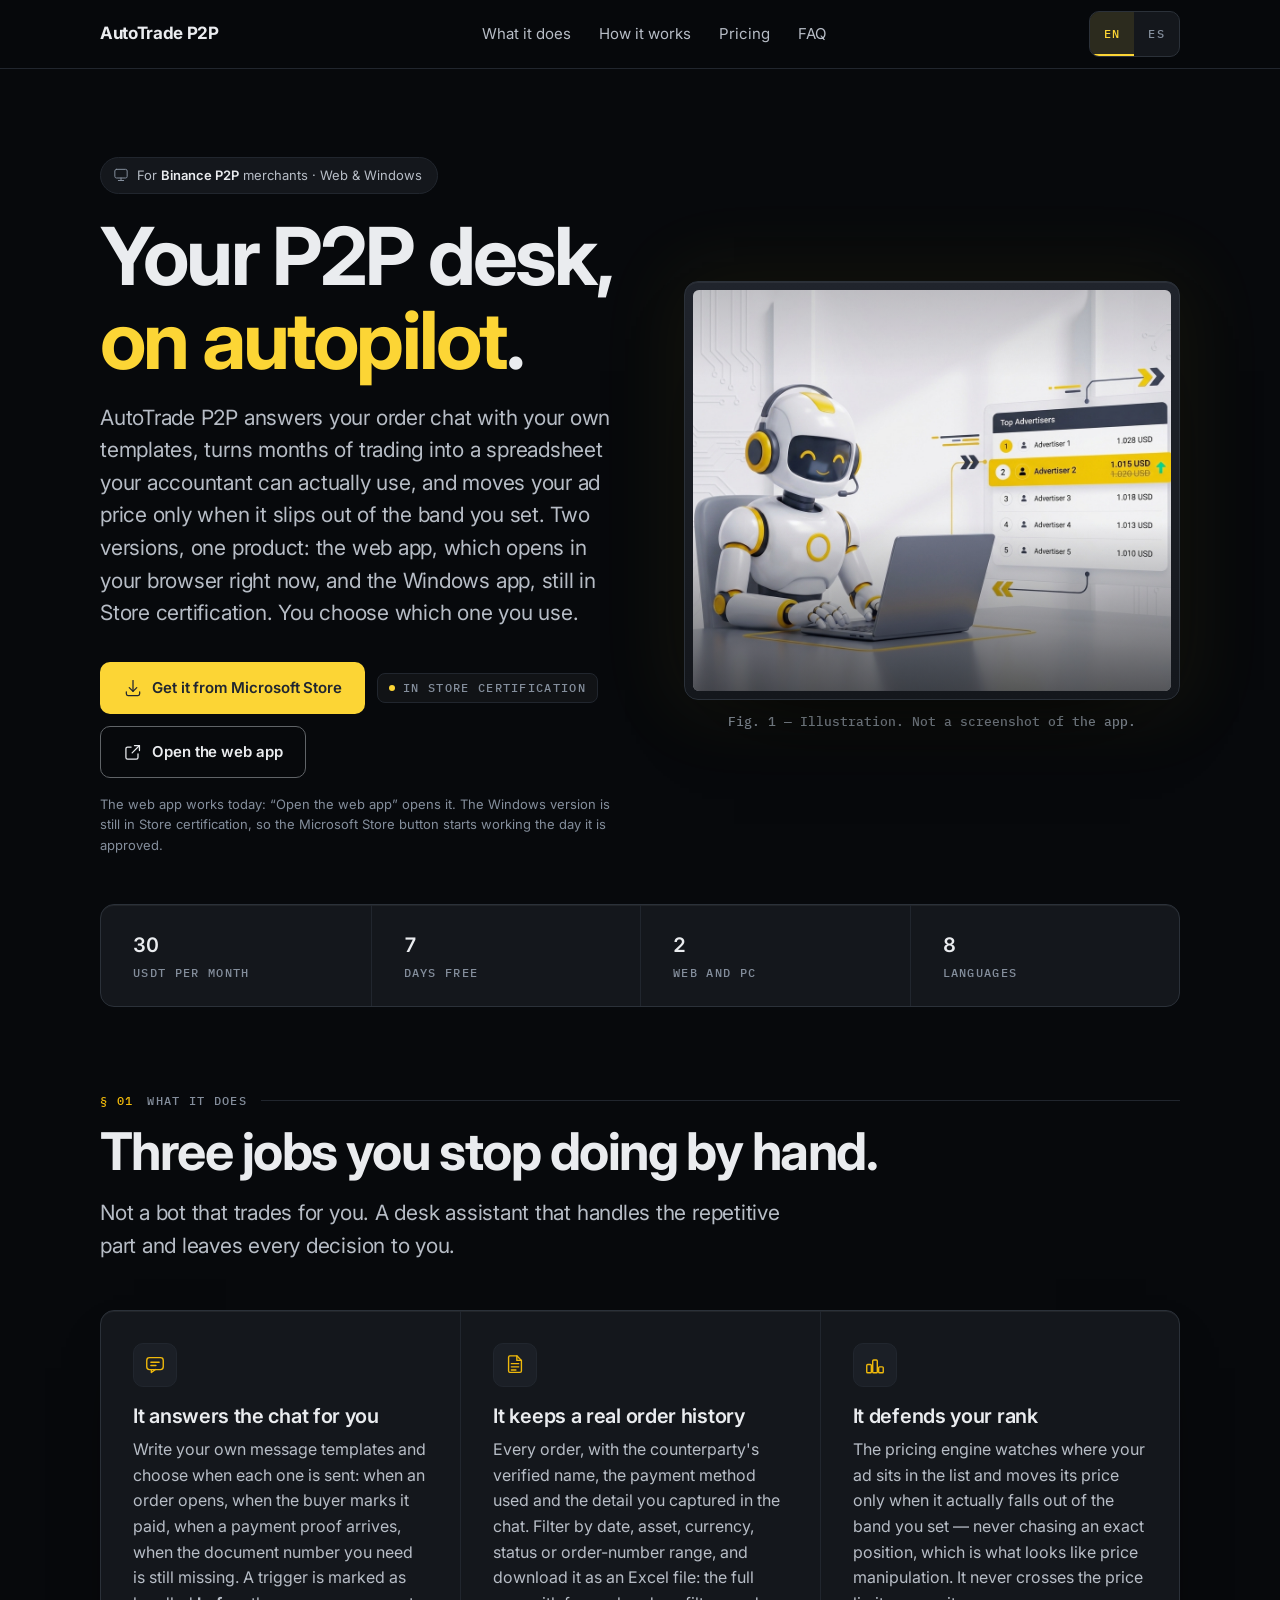
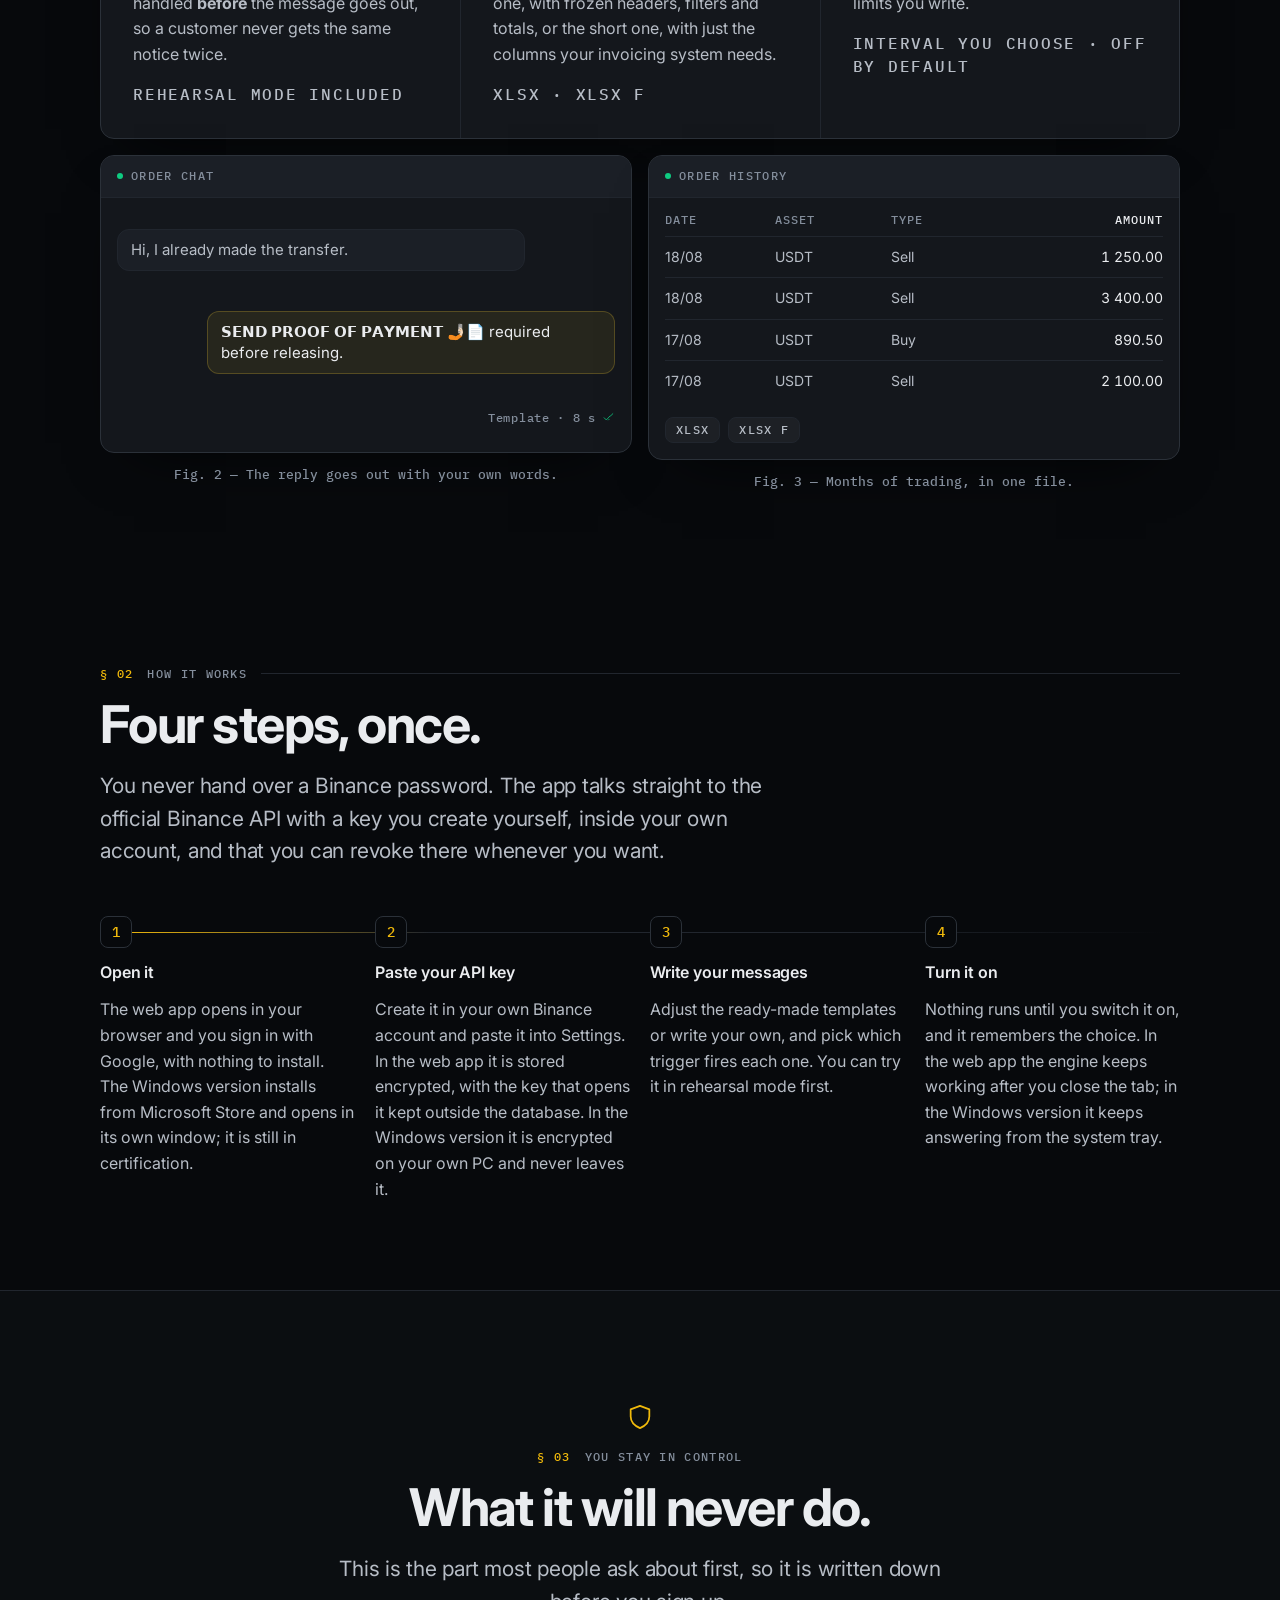
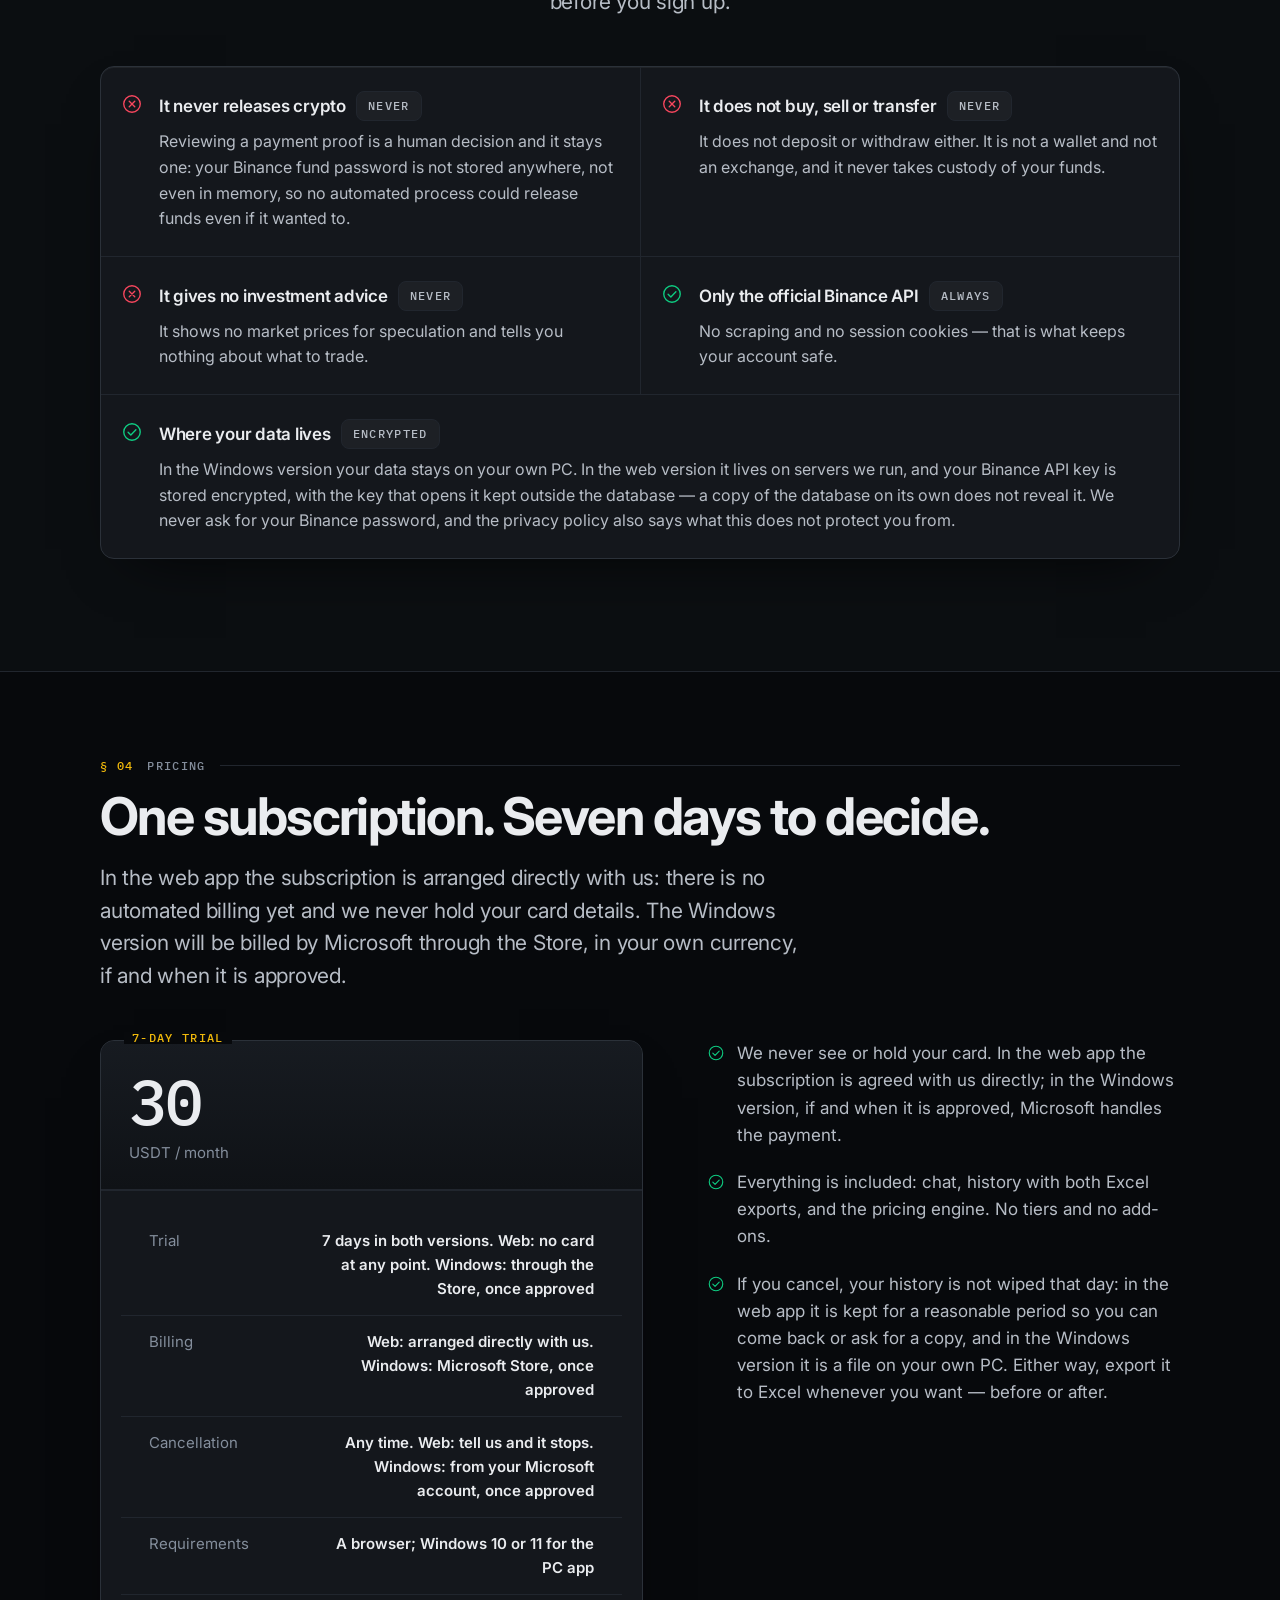
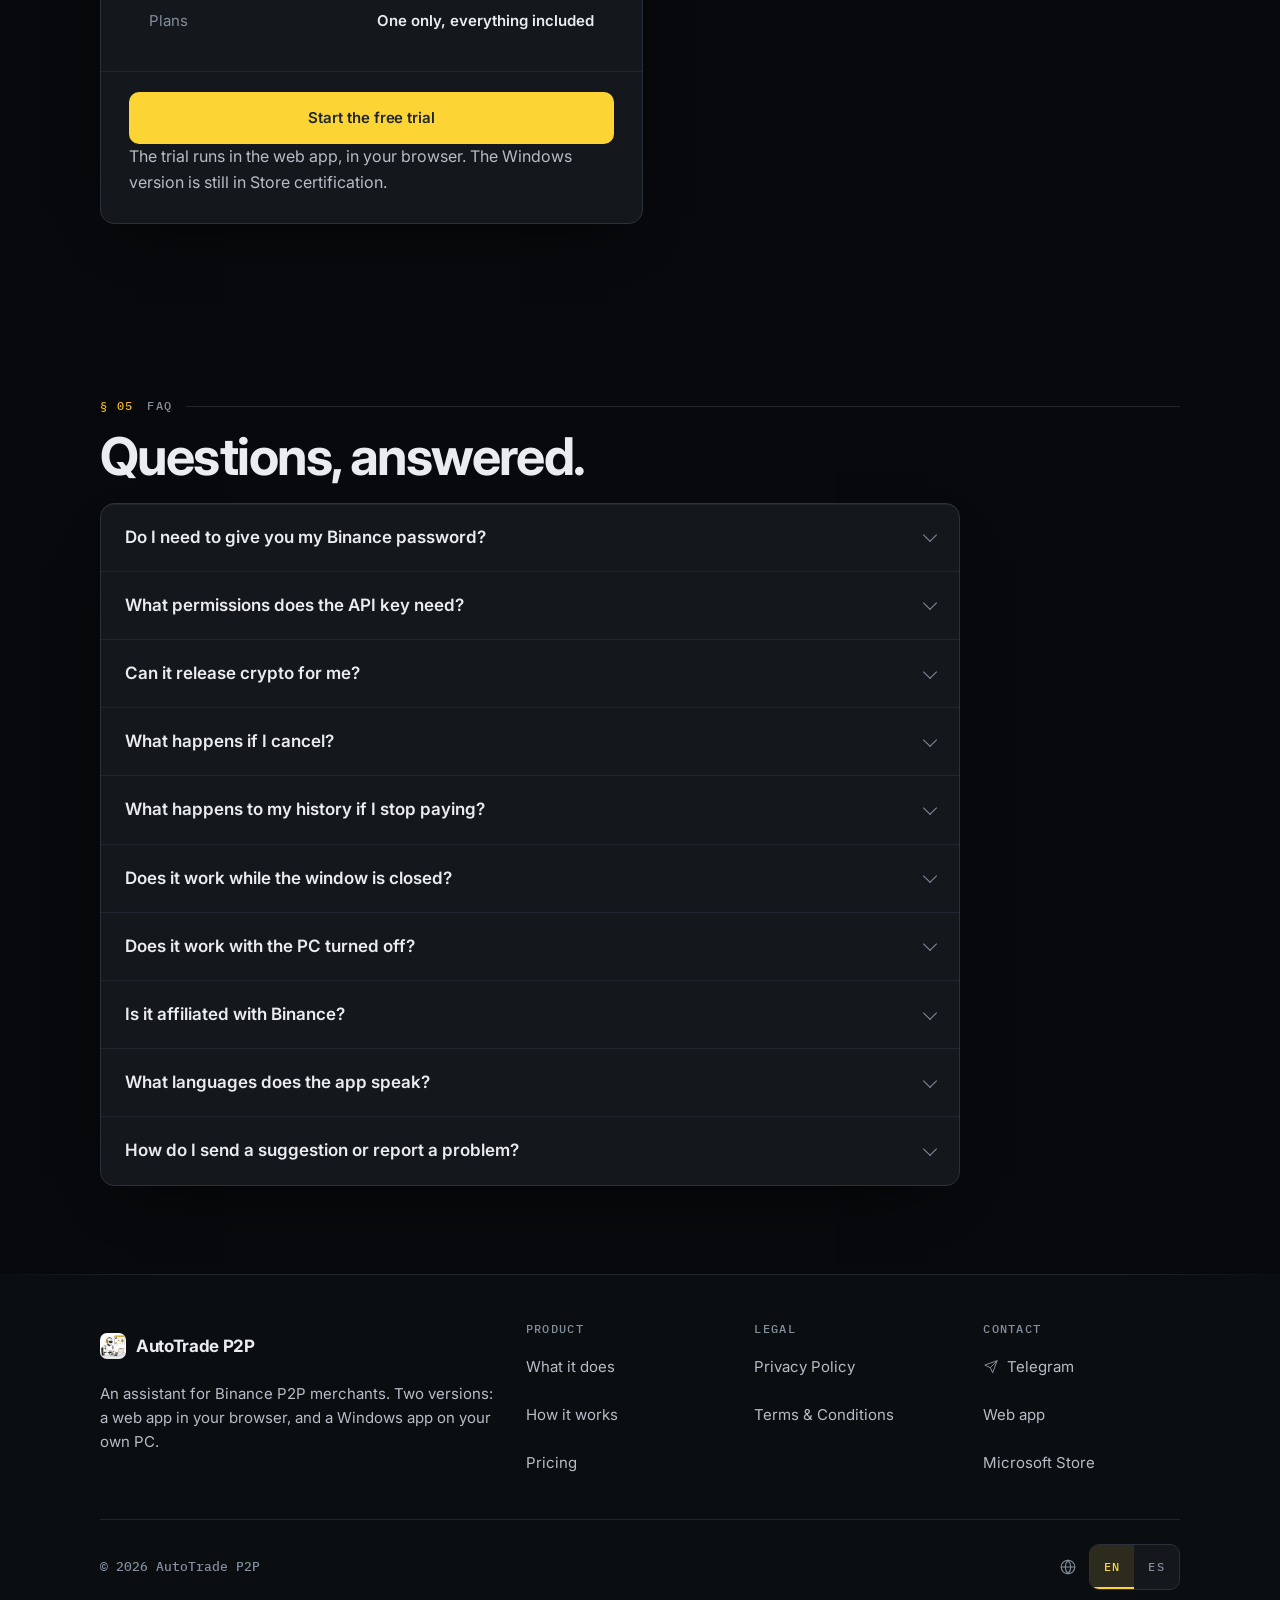
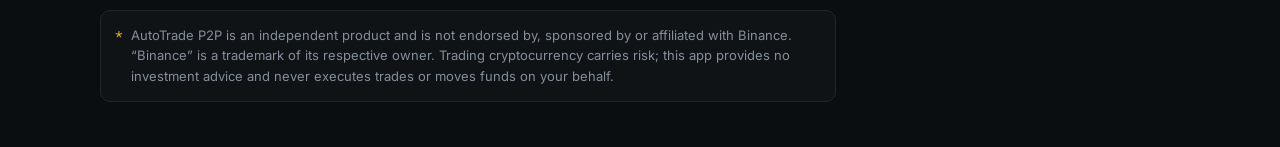
==== index.html @ 2e44fa28 "Copia exacta del sitio autotradep2p.com (2026-09-12) y el encargo para una propuesta de diseño premi" ====
<!DOCTYPE html>
<html lang="en">
<head>
<meta charset="utf-8">
<meta name="viewport" content="width=device-width, initial-scale=1">
<title data-en="AutoTrade P2P — Your Binance P2P desk, on autopilot" data-es="AutoTrade P2P — Comercio en Binance P2P, en automático">AutoTrade P2P — Your Binance P2P desk, on autopilot</title>
<!--
  Los <meta> se quedan en INGLÉS y no llevan data-en / data-es. No es un olvido:
  `idioma.js` solo escribe `innerHTML`, y en un <meta> eso no hace nada porque el
  texto vive en el atributo `content`. Además es lo correcto: los rastreadores no
  pulsan el conmutador, y el idioma por defecto del sitio es el inglés.
-->
<meta name="description" content="An assistant for Binance P2P merchants: replies to your order chat with your own templates, keeps an exportable order history and defends your price in the ads list. Two versions — a web app you can open today, and a Windows app in Store certification.">
<meta name="author" content="AutoTrade P2P">
<link rel="icon" href="assets/icono.png">
<meta property="og:type" content="website">
<meta property="og:title" content="AutoTrade P2P — Your Binance P2P desk, on autopilot">
<meta property="og:description" content="Answers your order chat with your own templates, keeps an exportable history of every trade and defends your price in the ads ranking. Available now as a web app; the Windows version is in Store certification.">
<meta property="og:image" content="https://autotradep2p.com/assets/hero.jpg">
<meta name="twitter:card" content="summary_large_image">
<link rel="preconnect" href="https://fonts.googleapis.com">
<link rel="preconnect" href="https://fonts.gstatic.com" crossorigin>
<!--
  DOS familias y DOS ficheros, ni uno más. Inter en variable 400..700 cubre cuerpo,
  botones y titulares con una sola descarga; IBM Plex Mono va con UN solo corte (500)
  porque en Google Fonts no es variable y cada peso es un fichero aparte. Cada peso
  que se añada aquí es peso de descarga en el móvil de alguien con datos contados.
-->
<link rel="stylesheet" href="https://fonts.googleapis.com/css2?family=IBM+Plex+Mono:wght@500&family=Inter:wght@400..700&display=swap">
<link rel="stylesheet" href="assets/styles.css">
</head>
<body>

<header class="cabecera">
  <div class="contenedor cabecera__fila">
    <a class="marca" href="./">AutoTrade P2P</a>
    <nav class="cabecera__nav">
      <a href="#que-hace" data-en="What it does" data-es="Qué hace">What it does</a>
      <a href="#como-funciona" data-en="How it works" data-es="Cómo funciona">How it works</a>
      <a href="#precio" data-en="Pricing" data-es="Precio">Pricing</a>
      <a href="#faq">FAQ</a>
    </nav>
    <span class="idioma">
      <button type="button" data-idioma="en" aria-pressed="true">EN</button>
      <button type="button" data-idioma="es" aria-pressed="false">ES</button>
    </span>
  </div>
</header>

<main>

<!-- ================================================================== portada -->
<section class="portada">
  <div class="contenedor">
    <div class="portada__rejilla">
      <div>
        <!--
          Ojo con el patrón que se repite en toda la página: el <svg> va SIEMPRE
          FUERA del <span> traducible. `idioma.js` machaca el innerHTML de cada
          elemento con [data-en], así que un icono metido dentro desaparece la
          primera vez que alguien pulsa ES y ya no vuelve — sin error en consola.
        -->
        <span class="pastilla"><svg class="i" viewBox="0 0 24 24" fill="none" stroke="currentColor" stroke-width="1.5" stroke-linecap="round" stroke-linejoin="round" aria-hidden="true" focusable="false"><rect x="2.75" y="3.5" width="18.5" height="13" rx="2.5"/><line x1="12" y1="16.5" x2="12" y2="20.25"/><line x1="8" y1="20.25" x2="16" y2="20.25"/></svg><span data-en="For <b>Binance P2P</b> merchants · Web &amp; Windows" data-es="Para comerciantes de <b>Binance P2P</b> · Web y Windows">For <b>Binance P2P</b> merchants · Web &amp; Windows</span></span>

        <h1 data-en="Your P2P desk, <em>on autopilot</em>." data-es="Tu comercio P2P, <em>en automático</em>.">Your P2P desk, <em>on autopilot</em>.</h1>

        <p class="entradilla" data-en="AutoTrade P2P answers your order chat with your own templates, turns months of trading into a spreadsheet your accountant can actually use, and moves your ad price only when it slips out of the band you set. Two versions, one product: the web app, which opens in your browser right now, and the Windows app, still in Store certification. You choose which one you use." data-es="AutoTrade P2P responde el chat de tus órdenes con tus propias plantillas, convierte meses de operaciones en una hoja de cálculo que tu contador puede usar de verdad y mueve el precio de tu anuncio solo cuando se sale de la banda que tú fijas. Dos versiones, un mismo producto: la app web, que abres en tu navegador ahora mismo, y la de Windows, todavía en certificación de la Store. Tú eliges cuál usas.">AutoTrade P2P answers your order chat with your own templates, turns months of trading into a spreadsheet your accountant can actually use, and moves your ad price only when it slips out of the band you set. Two versions, one product: the web app, which opens in your browser right now, and the Windows app, still in Store certification. You choose which one you use.</p>

        <!--
          CANJE-STORE (1 de 2). Mientras la ficha esté en certificación, el enlace de la
          Store devuelve 404. No se esconde el botón —es el destino real de la versión de
          ESCRITORIO— pero pegado a él va el chip que lo dice. El chip va INMEDIATAMENTE
          detrás de ese <a> y no al final de la fila: al final se leía «Open the web app ·
          In Store certification», o sea justo lo contrario de lo que quiere decir.

          El segundo botón cambió de sentido el 2026-08-25. Antes llevaba a Telegram y era
          un parche para que nadie se quedara en un callejón sin salida; ahora lleva a la
          app WEB, que está disponible de verdad. Eso NO es temporal: desde el giro a la
          nube el producto tiene DOS versiones y el usuario elige. Así que el día que
          aprueben la ficha se borran el chip y la nota, y SE QUEDAN LOS DOS BOTONES.
        -->
        <div class="acciones">
          <a class="boton boton--primario" href="https://apps.microsoft.com/detail/9PL6F67SSZV8">
            <svg class="i" viewBox="0 0 24 24" fill="none" stroke="currentColor" stroke-width="1.5" stroke-linecap="round" stroke-linejoin="round" aria-hidden="true" focusable="false"><line x1="12" y1="3" x2="12" y2="16"/><polyline points="7.5 11.5 12 16 16.5 11.5"/><path d="M20 16.5v2.5a2 2 0 0 1-2 2H6a2 2 0 0 1-2-2v-2.5"/></svg><span data-en="Get it from Microsoft Store" data-es="Consíguelo en Microsoft Store">Get it from Microsoft Store</span>
          </a>
          <span class="chip chip--aviso"><span data-en="In Store certification" data-es="En certificación">In Store certification</span></span>
          <a class="boton boton--fantasma" href="https://app.autotradep2p.com/">
            <svg class="i" viewBox="0 0 24 24" fill="none" stroke="currentColor" stroke-width="1.5" stroke-linecap="round" stroke-linejoin="round" aria-hidden="true" focusable="false"><path d="M13.75 4.25h6v6"/><line x1="19.75" y1="4.25" x2="11" y2="13"/><path d="M18 14.25v4.25a2 2 0 0 1-2 2H5.5a2 2 0 0 1-2-2V8a2 2 0 0 1 2-2h4.25"/></svg><span data-en="Open the web app" data-es="Entrar a la app web">Open the web app</span>
          </a>
        </div>

        <p class="nota" data-en="The web app works today: “Open the web app” opens it. The Windows version is still in Store certification, so the Microsoft Store button starts working the day it is approved." data-es="La app web funciona hoy: la abre «Entrar a la app web». La versión de Windows sigue en certificación de la Store, así que el botón de Microsoft Store empieza a funcionar el día que la aprueben.">The web app works today: “Open the web app” opens it. The Windows version is still in Store certification, so the Microsoft Store button starts working the day it is approved.</p>
      </div>

      <!--
        `width` y `height` TIENEN que coincidir con el archivo (1066x896): le dan al
        navegador la proporción antes de descargarlo y evitan que el texto salte al
        cargar. Y el `height: auto` del CSS no es opcional: sin él, ese atributo
        `height` manda y la imagen sale estirada. Pasó de verdad el 2026-08-19.

        Los dos idiomas apuntan al mismo archivo: la ilustración es casi toda visual
        y su poco texto está en inglés. El día que haya versión en español, se cambia
        solo `data-img-es` y el conmutador ya la recoge.
      -->
      <figure>
        <div class="lamina">
          <img src="assets/hero.jpg"
               data-img-en="assets/hero.jpg" data-img-es="assets/hero.jpg"
               data-alt-en="Illustration: the app answering the order chat while the ad holds its rank among the top advertisers"
               data-alt-es="Ilustración: la app respondiendo el chat de las órdenes mientras el anuncio mantiene su puesto entre los primeros anunciantes"
               alt="AutoTrade P2P" width="1066" height="896" decoding="async">
        </div>
        <figcaption data-en="Fig. 1 — Illustration. Not a screenshot of the app." data-es="Fig. 1 — Ilustración. No es una captura de la app.">Fig. 1 — Illustration. Not a screenshot of the app.</figcaption>
      </figure>
    </div>

    <!--
      La tira de cifras cierra la primera pantalla. En móvil es lo que pone el precio
      a la vista sin obligar a bajar hasta la sección de precio, que está cinco
      pantallas más abajo.
    -->
    <ul class="cifras" data-revelar>
      <li><b>30</b><span data-en="USDT per month" data-es="USDT al mes">USDT per month</span></li>
      <li><b>7</b><span data-en="Days free" data-es="Días gratis">Days free</span></li>
      <!--
        Esta cifra decía «0 · Servidores nuestros». Dejó de ser cierta el día que
        arrancó la app web, que corre en un servidor que operamos nosotros y así lo
        dice `privacy.html` desde el 2026-08-24. Se sustituyó el 2026-08-25 por la
        cifra que sí es cierta de las dos versiones y además es la novedad.
      -->
      <li><b>2</b><span data-en="Web and PC" data-es="Web y PC">Web and PC</span></li>
      <li><b>8</b><span data-en="Languages" data-es="Idiomas">Languages</span></li>
    </ul>
  </div>
</section>

<!-- ================================================================= qué hace -->
<section id="que-hace">
  <div class="contenedor">
    <p class="rotulo"><b>§ 01</b><span data-en="What it does" data-es="Qué hace">What it does</span><i></i></p>
    <h2 data-en="Three jobs you stop doing by hand." data-es="Tres trabajos que dejas de hacer a mano.">Three jobs you stop doing by hand.</h2>
    <p class="intro" data-en="Not a bot that trades for you. A desk assistant that handles the repetitive part and leaves every decision to you." data-es="No es un bot que opere por ti. Es un asistente que se ocupa de la parte repetitiva y te deja a ti todas las decisiones.">Not a bot that trades for you. A desk assistant that handles the repetitive part and leaves every decision to you.</p>

    <div class="panel panel--3" data-revelar>
      <article>
        <div class="celda__icono"><svg class="i" viewBox="0 0 24 24" fill="none" stroke="currentColor" stroke-width="1.5" stroke-linecap="round" stroke-linejoin="round" aria-hidden="true" focusable="false"><rect x="3" y="4" width="18" height="13" rx="3"/><path d="M8 17v3.2L12.2 17"/><line x1="7.5" y1="9" x2="16.5" y2="9"/><line x1="7.5" y1="12.5" x2="13" y2="12.5"/></svg></div>
        <h3 data-en="It answers the chat for you" data-es="Responde el chat por ti">It answers the chat for you</h3>
        <!--
          El cuarto disparador de esta lista aludía a un asunto interno del comercio.
          Se cambió el 2026-08-25 por decisión del dueño, por el mismo motivo que la
          burbuja retirada de la Fig. 2. No escribas aquí de qué trataba. El disparador
          que hay ahora también es real: el bot pide el documento en el chat porque
          Binance devuelve `idNumber` vacío.
        -->
        <p data-en="Write your own message templates and choose when each one is sent: when an order opens, when the buyer marks it paid, when a payment proof arrives, when the document number you need is still missing. A trigger is marked as handled <b>before</b> the message goes out, so a customer never gets the same notice twice." data-es="Escribe tus propias plantillas y elige cuándo se envía cada una: al abrirse una orden, cuando el comprador la marca como pagada, cuando llega un comprobante, cuando todavía falta el número de documento que necesitas. Un disparador se marca como atendido <b>antes</b> de que salga el mensaje, así que un cliente jamás recibe el mismo aviso dos veces.">Write your own message templates and choose when each one is sent: when an order opens, when the buyer marks it paid, when a payment proof arrives, when the document number you need is still missing. A trigger is marked as handled <b>before</b> the message goes out, so a customer never gets the same notice twice.</p>
        <p class="celda__meta" data-en="Rehearsal mode included" data-es="Con modo ensayo">Rehearsal mode included</p>
      </article>

      <article>
        <div class="celda__icono"><svg class="i" viewBox="0 0 24 24" fill="none" stroke="currentColor" stroke-width="1.5" stroke-linecap="round" stroke-linejoin="round" aria-hidden="true" focusable="false"><path d="M5 3.5A1.5 1.5 0 0 1 6.5 2H14l5 5v11.5a1.5 1.5 0 0 1-1.5 1.5h-11A1.5 1.5 0 0 1 5 18.5Z"/><path d="M14 2v5h5"/><line x1="8" y1="10.5" x2="16" y2="10.5"/><line x1="8" y1="14" x2="16" y2="14"/><line x1="8" y1="17.5" x2="13" y2="17.5"/></svg></div>
        <h3 data-en="It keeps a real order history" data-es="Guarda un historial de verdad">It keeps a real order history</h3>
        <!--
          Aquí se prometía CSV, y era falso: el botón de CSV se retiró de la app el
          2026-08-21 por decisión del dueño. Hoy hay DOS descargas de Excel y ninguna
          otra: la completa, con encabezados fijos, filtros y totales, y la reducida
          «Excel F», con las columnas justas para pegarlas en el sistema de facturación.
          No vuelvas a escribir CSV aquí sin comprobar antes que existe el botón.
        -->
        <p data-en="Every order, with the counterparty's verified name, the payment method used and the detail you captured in the chat. Filter by date, asset, currency, status or order-number range, and download it as an Excel file: the full one, with frozen headers, filters and totals, or the short one, with just the columns your invoicing system needs." data-es="Cada orden, con el nombre verificado de la contraparte, el método de pago usado y el dato que capturaste en el chat. Filtra por fecha, activo, moneda, estado o rango de número de orden, y descárgalo en Excel: el completo, con encabezados fijos, filtros y totales, o el reducido, con las columnas justas para tu sistema de facturación.">Every order, with the counterparty's verified name, the payment method used and the detail you captured in the chat. Filter by date, asset, currency, status or order-number range, and download it as an Excel file: the full one, with frozen headers, filters and totals, or the short one, with just the columns your invoicing system needs.</p>
        <p class="celda__meta" data-en="XLSX · XLSX F" data-es="XLSX · XLSX F">XLSX · XLSX F</p>
      </article>

      <article>
        <div class="celda__icono"><svg class="i" viewBox="0 0 24 24" fill="none" stroke="currentColor" stroke-width="1.5" stroke-linecap="round" stroke-linejoin="round" aria-hidden="true" focusable="false"><rect x="3" y="11.5" width="5" height="9" rx="1"/><rect x="9.5" y="6.5" width="5" height="14" rx="1"/><rect x="16" y="14" width="5" height="6.5" rx="1"/></svg></div>
        <h3 data-en="It defends your rank" data-es="Defiende tu puesto">It defends your rank</h3>
        <p data-en="The pricing engine watches where your ad sits in the list and moves its price only when it actually falls out of the band you set — never chasing an exact position, which is what looks like price manipulation. It never crosses the price limits you write." data-es="El motor de precios vigila dónde está tu anuncio en la lista y mueve el precio solo cuando de verdad se sale de la banda que fijaste; nunca persigue un puesto exacto, que es lo que parece manipulación de precios. Y nunca cruza los límites que escribas.">The pricing engine watches where your ad sits in the list and moves its price only when it actually falls out of the band you set — never chasing an exact position, which is what looks like price manipulation. It never crosses the price limits you write.</p>
        <p class="celda__meta" data-en="Interval you choose · Off by default" data-es="Intervalo que tú eliges · Apagado de fábrica">Interval you choose · Off by default</p>
      </article>
    </div>

    <!--
      Fig. 2 y Fig. 3 son maquetas en HTML y CSS, no capturas. Tres razones: se
      traducen solas con el conmutador, pesan cero bytes de descarga, y no envejecen
      el día que la app cambie de aspecto. El pie de cada una dice que son
      ilustraciones, que es lo honesto.
    -->
    <div class="figuras" data-revelar>
      <figure>
        <div class="maqueta">
          <div class="maqueta__barra"><span class="maqueta__punto"></span><span data-en="Order chat" data-es="Chat de la orden">Order chat</span></div>
          <div class="maqueta__cuerpo">
            <div class="chat">
              <!--
                Aquí había una tercera burbuja, del cliente, sobre un asunto interno del
                comercio. Borrada el 2026-08-25 por decisión del dueño: eso no se alude
                en público. No la vuelvas a poner, y no dejes escrito de qué trataba, ni
                siquiera en un comentario —el código de este repositorio se sirve tal
                cual y se lee con «ver código fuente»—. El diálogo funciona sin ella.
              -->
              <p class="chat__b" data-en="Hi, I already made the transfer." data-es="Hola, ya hice la transferencia.">Hi, I already made the transfer.</p>
              <p class="chat__b chat__b--mio" data-en="𝗦𝗘𝗡𝗗 𝗣𝗥𝗢𝗢𝗙 𝗢𝗙 𝗣𝗔𝗬𝗠𝗘𝗡𝗧 🤳🏻📄 required before releasing." data-es="𝗘𝗡𝗩𝗜𝗔𝗥 𝗖𝗢𝗠𝗣𝗥𝗢𝗕𝗔𝗡𝗧𝗘 𝗗𝗘 𝗣𝗔𝗚𝗢 🤳🏻📄 es requisito para liberar.">𝗦𝗘𝗡𝗗 𝗣𝗥𝗢𝗢𝗙 𝗢𝗙 𝗣𝗔𝗬𝗠𝗘𝗡𝗧 🤳🏻📄 required before releasing.</p>
              <p class="chat__pie"><span data-en="Template · 8 s" data-es="Plantilla · 8 s">Template · 8 s</span><svg class="i" viewBox="0 0 24 24" fill="none" stroke="currentColor" stroke-width="1.5" stroke-linecap="round" stroke-linejoin="round" aria-hidden="true" focusable="false"><polyline points="4 12.5 8 16.5 15 9"/><polyline points="12 16.5 13 15.5"/><polyline points="16 9 20 5"/></svg></p>
            </div>
          </div>
        </div>
        <figcaption data-en="Fig. 2 — The reply goes out with your own words." data-es="Fig. 2 — La respuesta sale con tus propias palabras.">Fig. 2 — The reply goes out with your own words.</figcaption>
      </figure>

      <figure>
        <div class="maqueta">
          <div class="maqueta__barra"><span class="maqueta__punto"></span><span data-en="Order history" data-es="Historial de órdenes">Order history</span></div>
          <div class="maqueta__cuerpo">
            <table class="tabla">
              <thead>
                <tr>
                  <th data-en="Date" data-es="Fecha">Date</th>
                  <th data-en="Asset" data-es="Activo">Asset</th>
                  <th class="opcional" data-en="Type" data-es="Tipo">Type</th>
                  <th data-en="Amount" data-es="Importe">Amount</th>
                </tr>
              </thead>
              <!--
                Aquí NO van nombres de bancos ni de billeteras. Los hubo, y se quitaron
                el 2026-08-25: son marcas de terceros en una maqueta de portada, y esta
                app no tiene relación con ninguna de ellas. «Tipo» sale del Excel de
                verdad y no compromete a nadie. Tampoco los cites en un comentario: el
                código de este repositorio se sirve tal cual y cualquiera lo lee.

                Ojo: estos <td> SÍ llevan data-en/data-es porque Venta/Compra se traduce.
                Las fechas y «USDT» no, que es lo correcto: no son texto de idioma.
              -->
              <tbody>
                <tr><td>18/08</td><td>USDT</td><td class="opcional" data-en="Sell" data-es="Venta">Sell</td><td>1 250.00</td></tr>
                <tr><td>18/08</td><td>USDT</td><td class="opcional" data-en="Sell" data-es="Venta">Sell</td><td>3 400.00</td></tr>
                <tr><td>17/08</td><td>USDT</td><td class="opcional" data-en="Buy" data-es="Compra">Buy</td><td>890.50</td></tr>
                <tr><td>17/08</td><td>USDT</td><td class="opcional" data-en="Sell" data-es="Venta">Sell</td><td>2 100.00</td></tr>
              </tbody>
            </table>
            <!-- Las dos descargas que el comerciante puede pulsar de verdad. Eran «CSV» y
                 «XLSX»; el botón de CSV se retiró de la app el 2026-08-21. -->
            <div class="tabla__chips"><span class="chip">XLSX</span><span class="chip">XLSX F</span></div>
          </div>
        </div>
        <figcaption data-en="Fig. 3 — Months of trading, in one file." data-es="Fig. 3 — Meses de operaciones, en un solo archivo.">Fig. 3 — Months of trading, in one file.</figcaption>
      </figure>
    </div>
  </div>
</section>

<!-- ============================================================ cómo funciona -->
<section id="como-funciona">
  <div class="contenedor">
    <p class="rotulo"><b>§ 02</b><span data-en="How it works" data-es="Cómo funciona">How it works</span><i></i></p>
    <h2 data-en="Four steps, once." data-es="Cuatro pasos, una sola vez.">Four steps, once.</h2>
    <!--
      Esta entradilla decía «no tienes que crear ninguna cuenta con nosotros, porque no
      hay un nosotros de por medio». En la app web es falso: se entra con Google y esa
      cuenta es lo que decide de quién son las órdenes (`privacy.html` §4). Reescrita el
      2026-08-25 alrededor de lo que sí es cierto de las dos versiones: la contraseña de
      Binance no se pide nunca y la clave la creas y la revocas tú.
    -->
    <p class="intro" data-en="You never hand over a Binance password. The app talks straight to the official Binance API with a key you create yourself, inside your own account, and that you can revoke there whenever you want." data-es="Nunca entregas una contraseña de Binance. La app habla directamente con la API oficial de Binance con una clave que creas tú, dentro de tu propia cuenta, y que puedes revocar ahí cuando quieras.">You never hand over a Binance password. The app talks straight to the official Binance API with a key you create yourself, inside your own account, and that you can revoke there whenever you want.</p>

    <div class="pasos" data-revelar>
      <article class="paso">
        <div class="paso__cab"><span class="paso__n">1</span><h3 data-en="Open it" data-es="Ábrela">Open it</h3></div>
        <p data-en="The web app opens in your browser and you sign in with Google, with nothing to install. The Windows version installs from Microsoft Store and opens in its own window; it is still in certification." data-es="La app web se abre en tu navegador y entras con Google, sin instalar nada. La versión de Windows se instala desde Microsoft Store y se abre en su propia ventana; todavía está en certificación.">The web app opens in your browser and you sign in with Google, with nothing to install. The Windows version installs from Microsoft Store and opens in its own window; it is still in certification.</p>
      </article>
      <article class="paso">
        <div class="paso__cab"><span class="paso__n">2</span><h3 data-en="Paste your API key" data-es="Pega tu clave API">Paste your API key</h3></div>
        <p data-en="Create it in your own Binance account and paste it into Settings. In the web app it is stored encrypted, with the key that opens it kept outside the database. In the Windows version it is encrypted on your own PC and never leaves it." data-es="La creas en tu propia cuenta de Binance y la pegas en Configuración. En la app web se guarda cifrada, con la llave que la abre fuera de la base de datos. En la versión de Windows se cifra en tu propia PC y nunca sale de ahí.">Create it in your own Binance account and paste it into Settings. In the web app it is stored encrypted, with the key that opens it kept outside the database. In the Windows version it is encrypted on your own PC and never leaves it.</p>
      </article>
      <article class="paso">
        <div class="paso__cab"><span class="paso__n">3</span><h3 data-en="Write your messages" data-es="Escribe tus mensajes">Write your messages</h3></div>
        <p data-en="Adjust the ready-made templates or write your own, and pick which trigger fires each one. You can try it in rehearsal mode first." data-es="Ajusta las plantillas que vienen hechas o escribe las tuyas, y elige qué disparador lanza cada una. Puedes probarlo primero en modo ensayo.">Adjust the ready-made templates or write your own, and pick which trigger fires each one. You can try it in rehearsal mode first.</p>
      </article>
      <article class="paso">
        <div class="paso__cab"><span class="paso__n">4</span><h3 data-en="Turn it on" data-es="Enciéndelo">Turn it on</h3></div>
        <p data-en="Nothing runs until you switch it on, and it remembers the choice. In the web app the engine keeps working after you close the tab; in the Windows version it keeps answering from the system tray." data-es="Nada se pone en marcha hasta que lo enciendes, y recuerda esa decisión. En la app web el motor sigue trabajando aunque cierres la pestaña; en la versión de Windows sigue respondiendo desde la bandeja del sistema.">Nothing runs until you switch it on, and it remembers the choice. In the web app the engine keeps working after you close the tab; in the Windows version it keeps answering from the system tray.</p>
      </article>
    </div>
  </div>
</section>

<!-- ============================================================== los límites -->
<section class="banda">
  <div class="contenedor">
    <div class="banda__cab">
      <svg class="i banda__escudo" viewBox="0 0 24 24" fill="none" stroke="currentColor" stroke-width="1.5" stroke-linecap="round" stroke-linejoin="round" aria-hidden="true" focusable="false"><path d="M12 2.5 20 5.5v6c0 4.6-3.3 7.9-8 10-4.7-2.1-8-5.4-8-10v-6Z"/></svg>
      <p class="rotulo"><b>§ 03</b><span data-en="You stay in control" data-es="El control sigue siendo tuyo">You stay in control</span><i></i></p>
      <h2 data-en="What it will never do." data-es="Lo que nunca va a hacer.">What it will never do.</h2>
      <p class="intro" data-en="This is the part most people ask about first, so it is written down before you sign up." data-es="Es lo que casi todo el mundo pregunta primero, así que está escrito antes de que te registres.">This is the part most people ask about first, so it is written down before you sign up.</p>
    </div>

    <div class="panel panel--2" data-revelar>
      <div class="limite limite--no">
        <svg class="i" viewBox="0 0 24 24" fill="none" stroke="currentColor" stroke-width="1.5" stroke-linecap="round" stroke-linejoin="round" aria-hidden="true" focusable="false"><circle cx="12" cy="12" r="9"/><path d="M9 9l6 6M15 9l-6 6"/></svg>
        <div>
          <div class="limite__cab"><h3 data-en="It never releases crypto" data-es="Nunca libera cripto">It never releases crypto</h3><span class="chip"><span data-en="Never" data-es="Nunca">Never</span></span></div>
          <p data-en="Reviewing a payment proof is a human decision and it stays one: your Binance fund password is not stored anywhere, not even in memory, so no automated process could release funds even if it wanted to." data-es="Revisar un comprobante es una decisión humana y así se queda: tu contraseña de fondos de Binance no se guarda en ninguna parte, ni siquiera en memoria, así que ningún proceso automático podría liberar fondos aunque quisiera.">Reviewing a payment proof is a human decision and it stays one: your Binance fund password is not stored anywhere, not even in memory, so no automated process could release funds even if it wanted to.</p>
        </div>
      </div>

      <div class="limite limite--no">
        <svg class="i" viewBox="0 0 24 24" fill="none" stroke="currentColor" stroke-width="1.5" stroke-linecap="round" stroke-linejoin="round" aria-hidden="true" focusable="false"><circle cx="12" cy="12" r="9"/><path d="M9 9l6 6M15 9l-6 6"/></svg>
        <div>
          <div class="limite__cab"><h3 data-en="It does not buy, sell or transfer" data-es="No compra, no vende, no transfiere">It does not buy, sell or transfer</h3><span class="chip"><span data-en="Never" data-es="Nunca">Never</span></span></div>
          <p data-en="It does not deposit or withdraw either. It is not a wallet and not an exchange, and it never takes custody of your funds." data-es="Tampoco deposita ni retira. No es un monedero ni un exchange, y nunca tiene la custodia de tus fondos.">It does not deposit or withdraw either. It is not a wallet and not an exchange, and it never takes custody of your funds.</p>
        </div>
      </div>

      <div class="limite limite--no">
        <svg class="i" viewBox="0 0 24 24" fill="none" stroke="currentColor" stroke-width="1.5" stroke-linecap="round" stroke-linejoin="round" aria-hidden="true" focusable="false"><circle cx="12" cy="12" r="9"/><path d="M9 9l6 6M15 9l-6 6"/></svg>
        <div>
          <div class="limite__cab"><h3 data-en="It gives no investment advice" data-es="No da consejos de inversión">It gives no investment advice</h3><span class="chip"><span data-en="Never" data-es="Nunca">Never</span></span></div>
          <p data-en="It shows no market prices for speculation and tells you nothing about what to trade." data-es="No enseña precios de mercado para especular ni te dice qué operar.">It shows no market prices for speculation and tells you nothing about what to trade.</p>
        </div>
      </div>

      <div class="limite limite--si">
        <svg class="i" viewBox="0 0 24 24" fill="none" stroke="currentColor" stroke-width="1.5" stroke-linecap="round" stroke-linejoin="round" aria-hidden="true" focusable="false"><circle cx="12" cy="12" r="9"/><path d="m7.75 12.25 3 3 5.5-5.75"/></svg>
        <div>
          <div class="limite__cab"><h3 data-en="Only the official Binance API" data-es="Solo la API oficial de Binance">Only the official Binance API</h3><span class="chip"><span data-en="Always" data-es="Siempre">Always</span></span></div>
          <p data-en="No scraping and no session cookies — that is what keeps your account safe." data-es="Sin scraping y sin cookies de sesión: eso es lo que mantiene tu cuenta a salvo.">No scraping and no session cookies — that is what keeps your account safe.</p>
        </div>
      </div>

      <div class="limite limite--si ancha">
        <svg class="i" viewBox="0 0 24 24" fill="none" stroke="currentColor" stroke-width="1.5" stroke-linecap="round" stroke-linejoin="round" aria-hidden="true" focusable="false"><circle cx="12" cy="12" r="9"/><path d="m7.75 12.25 3 3 5.5-5.75"/></svg>
        <div>
          <!--
            Esta celda decía «Tus datos se quedan en tu PC · No operamos servidores».
            Era cierto del producto de escritorio y es FALSO de la app web, que corre en
            un servidor nuestro. `privacy.html` lo dice desde el 2026-08-24 y su §12
            explica el cambio en vez de esconderlo; esta portada no podía seguir
            diciendo lo contrario. Reescrita el 2026-08-25 para distinguir las dos
            versiones, y sin prometer nada que la política no sostenga: la mitad
            incómoda —de qué NO protege— está en la §9 y por eso se remite a ella.
          -->
          <div class="limite__cab"><h3 data-en="Where your data lives" data-es="Dónde viven tus datos">Where your data lives</h3><span class="chip"><span data-en="Encrypted" data-es="Cifrada">Encrypted</span></span></div>
          <p data-en="In the Windows version your data stays on your own PC. In the web version it lives on servers we run, and your Binance API key is stored encrypted, with the key that opens it kept outside the database — a copy of the database on its own does not reveal it. We never ask for your Binance password, and the privacy policy also says what this does not protect you from." data-es="En la versión de Windows tus datos se quedan en tu propia PC. En la versión web viven en servidores que operamos nosotros, y tu clave API de Binance se guarda cifrada, con la llave que la abre fuera de la base de datos: una copia de la base por sí sola no la revela. Nunca te pedimos tu contraseña de Binance, y la política de privacidad dice además de qué NO te protege esto.">In the Windows version your data stays on your own PC. In the web version it lives on servers we run, and your Binance API key is stored encrypted, with the key that opens it kept outside the database — a copy of the database on its own does not reveal it. We never ask for your Binance password, and the privacy policy also says what this does not protect you from.</p>
        </div>
      </div>
    </div>
  </div>
</section>

<!-- =================================================================== precio -->
<section id="precio">
  <div class="contenedor">
    <p class="rotulo"><b>§ 04</b><span data-en="Pricing" data-es="Precio">Pricing</span><i></i></p>
    <h2 data-en="One subscription. Seven days to decide." data-es="Una suscripción. Siete días para decidir.">One subscription. Seven days to decide.</h2>
    <!--
      Esta entradilla decía «Lo cobra Microsoft a través de la Store» a secas, sin
      acotar, y desde el 2026-08-25 el botón de esta misma ficha abre la app WEB, donde
      Microsoft no cobra nada. Reescrita ese día para decir la verdad de cada versión, y
      sin nombrar ningún procesador de pagos: `privacy.html` §8 no lista ninguno, y no
      se inventa uno aquí.
    -->
    <p class="intro" data-en="In the web app the subscription is arranged directly with us: there is no automated billing yet and we never hold your card details. The Windows version will be billed by Microsoft through the Store, in your own currency, if and when it is approved." data-es="En la app web la suscripción se acuerda directamente con nosotros: todavía no hay cobro automático y nunca guardamos los datos de tu tarjeta. La versión de Windows la cobrará Microsoft a través de la Store, en tu moneda, cuando la aprueben.">In the web app the subscription is arranged directly with us: there is no automated billing yet and we never hold your card details. The Windows version will be billed by Microsoft through the Store, in your own currency, if and when it is approved.</p>

    <div class="precio__rejilla" data-revelar>
      <div class="ficha">
        <span class="ficha__leyenda" data-en="7-day trial" data-es="7 días de prueba">7-day trial</span>
        <div class="panel">
          <div class="ficha__cab">
            <!--
              30 USDT y no 24,99 USD desde el 2026-08-25. Cambia el numero Y la moneda: se
              cobra en USDT por Binance Pay, que es como se cobra de verdad. El suscriptor ya
              tiene USDT -es comerciante P2P- y no hay ninguna pasarela que cobre dolares.
            -->
            <span class="ficha__cifra">30</span>
            <span class="ficha__unidad" data-en="USDT / month" data-es="USDT / mes">USDT / month</span>
          </div>
          <dl>
            <!--
              Esta fila decía «7 days, no card until day 8», sin acotar, y era la única
              del <dl> que no se había partido en Web / Windows. En la app web no hay
              tarjeta NUNCA —no hay cobro automático y no se guardan datos de tarjeta,
              `terms.html` §4—, así que prometer una tarjeta el día 8 era prometer algo
              que no existe. Partida el 2026-08-25 como el resto de filas.
            -->
            <div class="ficha__fila"><dt data-en="Trial" data-es="Prueba">Trial</dt><dd data-en="7 days in both versions. Web: no card at any point. Windows: through the Store, once approved" data-es="7 días en las dos versiones. Web: sin tarjeta en ningún momento. Windows: por la Store, cuando la aprueben">7 days in both versions. Web: no card at any point. Windows: through the Store, once approved</dd></div>
            <div class="ficha__fila"><dt data-en="Billing" data-es="Cobro">Billing</dt><dd data-en="Web: arranged directly with us. Windows: Microsoft Store, once approved" data-es="Web: se acuerda directamente con nosotros. Windows: Microsoft Store, cuando la aprueben">Web: arranged directly with us. Windows: Microsoft Store, once approved</dd></div>
            <div class="ficha__fila"><dt data-en="Cancellation" data-es="Cancelación">Cancellation</dt><dd data-en="Any time. Web: tell us and it stops. Windows: from your Microsoft account, once approved" data-es="Cuando quieras. Web: nos lo dices y se acaba. Windows: desde tu cuenta Microsoft, cuando la aprueben">Any time. Web: tell us and it stops. Windows: from your Microsoft account, once approved</dd></div>
            <div class="ficha__fila"><dt data-en="Requirements" data-es="Requisitos">Requirements</dt><dd data-en="A browser; Windows 10 or 11 for the PC app" data-es="Un navegador; Windows 10 u 11 para la app de PC">A browser; Windows 10 or 11 for the PC app</dd></div>
            <div class="ficha__fila"><dt data-en="Plans" data-es="Planes">Plans</dt><dd data-en="One only, everything included" data-es="Uno solo, todo incluido">One only, everything included</dd></div>
          </dl>
          <div class="ficha__pie">
            <!-- CANJE-STORE (2 de 2). El otro esta en la portada: buscar «CANJE-STORE».
                 OJO: este boton YA NO lleva a la Store. Desde el 2026-08-25 lleva a la app
                 WEB, porque es la que existe hoy y el enlace de la Store devuelve 404, y ahi
                 se queda —la web es una de las dos versiones del producto, no un parche
                 mientras dure la certificacion—. Lo unico que se borra el dia que aprueben
                 la ficha es la nota de aqui debajo.

                 Este <a> lleva los data-en/data-es sobre si mismo porque NO tiene icono
                 dentro. Si algun dia se le mete un <svg>, hay que mover los atributos a un
                 <span> hijo o `idioma.js` se come el icono al primer clic en ES. -->
            <a class="boton boton--primario boton--ancho" href="https://app.autotradep2p.com/" data-en="Start the free trial" data-es="Empezar la prueba gratis">Start the free trial</a>
            <p class="nota" data-en="The trial runs in the web app, in your browser. The Windows version is still in Store certification." data-es="La prueba corre en la app web, en tu navegador. La versión de Windows sigue en certificación de la Store.">The trial runs in the web app, in your browser. The Windows version is still in Store certification.</p>
          </div>
        </div>
      </div>

      <ul class="refuerzos">
        <li><svg class="i" viewBox="0 0 24 24" fill="none" stroke="currentColor" stroke-width="1.5" stroke-linecap="round" stroke-linejoin="round" aria-hidden="true" focusable="false"><circle cx="12" cy="12" r="9"/><path d="m7.75 12.25 3 3 5.5-5.75"/></svg><span data-en="We never see or hold your card. In the web app the subscription is agreed with us directly; in the Windows version, if and when it is approved, Microsoft handles the payment." data-es="Nosotros no vemos ni guardamos tu tarjeta. En la app web la suscripción se acuerda directamente con nosotros; en la versión de Windows, cuando la aprueben, el pago lo gestiona Microsoft.">We never see or hold your card. In the web app the subscription is agreed with us directly; in the Windows version, if and when it is approved, Microsoft handles the payment.</span></li>
        <li><svg class="i" viewBox="0 0 24 24" fill="none" stroke="currentColor" stroke-width="1.5" stroke-linecap="round" stroke-linejoin="round" aria-hidden="true" focusable="false"><circle cx="12" cy="12" r="9"/><path d="m7.75 12.25 3 3 5.5-5.75"/></svg><span data-en="Everything is included: chat, history with both Excel exports, and the pricing engine. No tiers and no add-ons." data-es="Todo va incluido: chat, historial con las dos exportaciones a Excel, y el motor de precios. Sin planes ni extras.">Everything is included: chat, history with both Excel exports, and the pricing engine. No tiers and no add-ons.</span></li>
        <li><svg class="i" viewBox="0 0 24 24" fill="none" stroke="currentColor" stroke-width="1.5" stroke-linecap="round" stroke-linejoin="round" aria-hidden="true" focusable="false"><circle cx="12" cy="12" r="9"/><path d="m7.75 12.25 3 3 5.5-5.75"/></svg><span data-en="If you cancel, your history is not wiped that day: in the web app it is kept for a reasonable period so you can come back or ask for a copy, and in the Windows version it is a file on your own PC. Either way, export it to Excel whenever you want — before or after." data-es="Si cancelas, tu historial no se borra ese día: en la app web se conserva un tiempo razonable para que puedas volver o pedir una copia, y en la versión de Windows es un archivo de tu propia PC. En los dos casos puedes exportarlo a Excel cuando quieras: antes o después.">If you cancel, your history is not wiped that day: in the web app it is kept for a reasonable period so you can come back or ask for a copy, and in the Windows version it is a file on your own PC. Either way, export it to Excel whenever you want — before or after.</span></li>
      </ul>
    </div>
  </div>
</section>

<!-- ====================================================================== faq -->
<section id="faq">
  <div class="contenedor">
    <p class="rotulo"><b>§ 05</b><span data-en="FAQ" data-es="FAQ">FAQ</span><i></i></p>
    <h2 data-en="Questions, answered." data-es="Lo que todo el mundo pregunta.">Questions, answered.</h2>

    <div class="faq panel">
      <details>
        <summary><span data-en="Do I need to give you my Binance password?" data-es="¿Tengo que darte mi contraseña de Binance?">Do I need to give you my Binance password?</span></summary>
        <p data-en="No, and you should never give it to anyone. AutoTrade P2P uses an <b>API key</b> that you create yourself inside your own Binance account, with the permissions you choose, and that you can revoke there at any moment. In the web app it is stored encrypted, with the key that opens it kept outside the database, so a copy of the database on its own does not reveal it. In the Windows version it is encrypted on your own PC with Windows DPAPI and tied to your Windows account: copying the files to another computer does not let anyone read them." data-es="No, y no deberías dársela a nadie. AutoTrade P2P usa una <b>clave API</b> que creas tú dentro de tu propia cuenta de Binance, con los permisos que tú elijas, y que puedes revocar ahí en cualquier momento. En la app web se guarda cifrada, con la llave que la abre fuera de la base de datos, así que una copia de la base por sí sola no la revela. En la versión de Windows se cifra en tu propia PC con DPAPI de Windows y atada a tu cuenta de Windows: copiar los archivos a otra computadora no le sirve a nadie para leerlos.">No, and you should never give it to anyone. AutoTrade P2P uses an <b>API key</b> that you create yourself inside your own Binance account, with the permissions you choose, and that you can revoke there at any moment. In the web app it is stored encrypted, with the key that opens it kept outside the database, so a copy of the database on its own does not reveal it. In the Windows version it is encrypted on your own PC with Windows DPAPI and tied to your Windows account: copying the files to another computer does not let anyone read them.</p>
      </details>

      <details>
        <summary><span data-en="What permissions does the API key need?" data-es="¿Qué permisos tiene que tener la clave API?">What permissions does the API key need?</span></summary>
        <p data-en="Two, and no more: <b>Enable Reading</b>, for your orders, your ads and the chat; and <b>Enable Spot &amp; Margin Trading</b>, which is what lets it move the price of your own ads. Leave everything else off, <b>especially Enable Withdrawals</b>: the app does not use it, and leaving it off is what means that even if your key leaked, nobody could take money out of your account. You choose all of this yourself when you create the key." data-es="Dos, y ninguno más: <b>Habilitar lectura</b>, para tus órdenes, tus anuncios y el chat; y <b>Habilitar trading de Margen, Acciones y Spot</b>, que es lo que le permite mover el precio de tus propios anuncios. Deja apagado todo lo demás, <b>en especial Habilitar Retiros</b>: la app no lo usa, y dejarlo apagado es lo que hace que, aunque la clave se filtre, nadie pueda sacar el dinero de tu cuenta. Todo esto lo eliges tú al crear la clave.">Two, and no more: <b>Enable Reading</b>, for your orders, your ads and the chat; and <b>Enable Spot &amp; Margin Trading</b>, which is what lets it move the price of your own ads. Leave everything else off, <b>especially Enable Withdrawals</b>: the app does not use it, and leaving it off is what means that even if your key leaked, nobody could take money out of your account. You choose all of this yourself when you create the key.</p>
      </details>

      <details>
        <summary><span data-en="Can it release crypto for me?" data-es="¿Puede liberar cripto por mí?">Can it release crypto for me?</span></summary>
        <p data-en="No, and that is deliberate. Checking that a payment really arrived is a judgement call, and the app is built so it cannot make it: your Binance fund password is never stored, so nothing automatic has what it would need." data-es="No, y es a propósito. Comprobar que un pago llegó de verdad es un juicio humano, y la app está hecha para no poder hacerlo: tu contraseña de fondos de Binance no se guarda nunca, así que nada automático tiene con qué.">No, and that is deliberate. Checking that a payment really arrived is a judgement call, and the app is built so it cannot make it: your Binance fund password is never stored, so nothing automatic has what it would need.</p>
      </details>

      <details>
        <summary><span data-en="What happens if I cancel?" data-es="¿Qué pasa si cancelo?">What happens if I cancel?</span></summary>
        <p data-en="You keep using it until the period you already paid for runs out, and there is no cancellation fee either way. In the web app you tell us and the billing stops — there is no automated charge to switch off, because there is no automated billing yet. In the Windows version, once it is on the Store, Microsoft stops charging you and there is nothing to ask us for: it is a switch in your own Microsoft account." data-es="Sigues usándola hasta que termine el periodo que ya pagaste, y en los dos casos no hay penalización. En la app web nos lo dices y se acaba el cobro: no hay ningún cargo automático que apagar, porque todavía no hay cobro automático. En la versión de Windows, cuando esté en la Store, Microsoft deja de cobrarte y no hay nada que pedirnos: es un interruptor de tu propia cuenta Microsoft.">You keep using it until the period you already paid for runs out, and there is no cancellation fee either way. In the web app you tell us and the billing stops — there is no automated charge to switch off, because there is no automated billing yet. In the Windows version, once it is on the Store, Microsoft stops charging you and there is nothing to ask us for: it is a switch in your own Microsoft account.</p>
      </details>

      <details>
        <summary><span data-en="What happens to my history if I stop paying?" data-es="¿Qué pasa con mi historial si dejo de pagar?">What happens to my history if I stop paying?</span></summary>
        <p data-en="Nothing is deleted the day you stop paying. In the web app your history stays in your account and is kept for a reasonable period afterwards, so you can come back or ask us for a copy — the Privacy Policy says how long we keep each thing. In the Windows version it is a file on your own PC and it stays there. Either way you can export everything to Excel before or after the subscription ends. Deleting your account is a separate decision that you make on purpose." data-es="No se borra nada el día que dejas de pagar. En la app web tu historial se queda en tu cuenta y se conserva un tiempo razonable después, para que puedas volver o pedirnos una copia; la política de privacidad dice cuánto se guarda cada cosa. En la versión de Windows es un archivo de tu propia PC y ahí se queda. En los dos casos puedes exportarlo todo a Excel antes o después de que termine la suscripción. Borrar tu cuenta es una decisión aparte, que tomas tú a propósito.">Nothing is deleted the day you stop paying. In the web app your history stays in your account and is kept for a reasonable period afterwards, so you can come back or ask us for a copy — the Privacy Policy says how long we keep each thing. In the Windows version it is a file on your own PC and it stays there. Either way you can export everything to Excel before or after the subscription ends. Deleting your account is a separate decision that you make on purpose.</p>
      </details>

      <details>
        <summary><span data-en="Does it work while the window is closed?" data-es="¿Funciona con la ventana cerrada?">Does it work while the window is closed?</span></summary>
        <p data-en="Yes, in both versions. In the web app the engine runs on our servers, so closing the tab changes nothing. In the Windows version, closing the window sends it to the system tray and the engine keeps answering your order chat from there; to quit completely, right-click the tray icon and choose Exit." data-es="Sí, en las dos versiones. En la app web el motor corre en nuestros servidores, así que cerrar la pestaña no cambia nada. En la versión de Windows, al cerrar la ventana se va a la bandeja del sistema y el motor sigue respondiendo el chat de tus órdenes desde ahí; para cerrarla del todo, clic derecho en el icono de la bandeja y «Salir».">Yes, in both versions. In the web app the engine runs on our servers, so closing the tab changes nothing. In the Windows version, closing the window sends it to the system tray and the engine keeps answering your order chat from there; to quit completely, right-click the tray icon and choose Exit.</p>
      </details>

      <details>
        <summary><span data-en="Does it work with the PC turned off?" data-es="¿Funciona con la PC apagada?">Does it work with the PC turned off?</span></summary>
        <p data-en="With the web app, yes: the engine runs on our servers, so your order chat keeps being answered while your PC is off or asleep. With the Windows version, no: everything runs on your own machine, and nobody but you holds your key. That is the trade-off between the two, and the privacy policy spells out both sides of it." data-es="Con la app web sí: el motor corre en nuestros servidores, así que el chat de tus órdenes se sigue respondiendo con la PC apagada o suspendida. Con la versión de Windows no: todo corre en tu propio equipo, y nadie más que tú tiene tu clave. Ese es el intercambio entre las dos, y la política de privacidad cuenta las dos caras.">With the web app, yes: the engine runs on our servers, so your order chat keeps being answered while your PC is off or asleep. With the Windows version, no: everything runs on your own machine, and nobody but you holds your key. That is the trade-off between the two, and the privacy policy spells out both sides of it.</p>
      </details>

      <details>
        <summary><span data-en="Is it affiliated with Binance?" data-es="¿Tiene relación con Binance?">Is it affiliated with Binance?</span></summary>
        <p data-en="No. AutoTrade P2P is an independent product and is not endorsed by, sponsored by or affiliated with Binance. It simply uses Binance's official public API with your own key." data-es="No. AutoTrade P2P es un producto independiente y no está respaldado, patrocinado ni afiliado a Binance. Simplemente usa la API pública oficial de Binance con tu propia clave.">No. AutoTrade P2P is an independent product and is not endorsed by, sponsored by or affiliated with Binance. It simply uses Binance's official public API with your own key.</p>
      </details>

      <details>
        <summary><span data-en="What languages does the app speak?" data-es="¿En qué idiomas está la app?">What languages does the app speak?</span></summary>
        <p data-en="Eight: English, Spanish, Portuguese, Chinese (Simplified), Hindi, Russian, French and German. You change it from the side menu, in either version." data-es="Ocho: inglés, español, portugués, chino simplificado, hindi, ruso, francés y alemán. Lo cambias desde el menú lateral, en las dos versiones.">Eight: English, Spanish, Portuguese, Chinese (Simplified), Hindi, Russian, French and German. You change it from the side menu, in either version.</p>
      </details>

      <details>
        <summary><span data-en="How do I send a suggestion or report a problem?" data-es="¿Cómo mando una sugerencia o aviso de un problema?">How do I send a suggestion or report a problem?</span></summary>
        <p data-en="There is a <b>Suggestions</b> section in the app's side menu that writes the message for you and opens Telegram, where you can attach screenshots. Or write directly to <a href='https://t.me/AutoTradeP2P'>t.me/AutoTradeP2P</a>." data-es="Hay una sección de <b>Sugerencias</b> en el menú lateral de la app que te escribe el mensaje y abre Telegram, donde puedes adjuntar capturas. O escribe directamente a <a href='https://t.me/AutoTradeP2P'>t.me/AutoTradeP2P</a>.">There is a <b>Suggestions</b> section in the app's side menu that writes the message for you and opens Telegram, where you can attach screenshots. Or write directly to <a href='https://t.me/AutoTradeP2P'>t.me/AutoTradeP2P</a>.</p>
      </details>
    </div>
  </div>
</section>

</main>

<footer class="pie">
  <div class="pie__filete"></div>
  <div class="contenedor pie__dentro">
    <div class="pie__rejilla">
      <div class="pie__grupo">
        <a class="marca" href="./"><img src="assets/icono.png" alt="" width="26" height="26">AutoTrade P2P</a>
        <p data-en="An assistant for Binance P2P merchants. Two versions: a web app in your browser, and a Windows app on your own PC." data-es="Un asistente para comerciantes de Binance P2P. Dos versiones: una app web en tu navegador y una app de Windows en tu propia PC.">An assistant for Binance P2P merchants. Two versions: a web app in your browser, and a Windows app on your own PC.</p>
      </div>
      <div class="pie__grupo">
        <h4 data-en="Product" data-es="Producto">Product</h4>
        <ul>
          <li><a href="#que-hace" data-en="What it does" data-es="Qué hace">What it does</a></li>
          <li><a href="#como-funciona" data-en="How it works" data-es="Cómo funciona">How it works</a></li>
          <li><a href="#precio" data-en="Pricing" data-es="Precio">Pricing</a></li>
        </ul>
      </div>
      <div class="pie__grupo">
        <h4 data-en="Legal" data-es="Legal">Legal</h4>
        <ul>
          <li><a href="privacy.html" data-en="Privacy Policy" data-es="Política de privacidad">Privacy Policy</a></li>
          <li><a href="terms.html" data-en="Terms &amp; Conditions" data-es="Términos y condiciones">Terms &amp; Conditions</a></li>
        </ul>
      </div>
      <div class="pie__grupo">
        <h4 data-en="Contact" data-es="Contacto">Contact</h4>
        <ul>
          <li><a href="https://t.me/AutoTradeP2P"><svg class="i" viewBox="0 0 24 24" fill="none" stroke="currentColor" stroke-width="1.5" stroke-linecap="round" stroke-linejoin="round" aria-hidden="true" focusable="false"><path d="M21 3 14.5 20.75 11 13 3.25 9.5Z"/><line x1="21" y1="3" x2="11" y2="13"/></svg>Telegram</a></li>
          <!-- El enlace de la app web va ANTES que el de la Store a propósito: es el que
               funciona hoy. El de la Store devuelve 404 hasta que aprueben la ficha, y aun
               así se queda, porque es el destino de la versión de escritorio. -->
          <li><a href="https://app.autotradep2p.com/" data-en="Web app" data-es="App web">Web app</a></li>
          <li><a href="https://apps.microsoft.com/detail/9PL6F67SSZV8">Microsoft Store</a></li>
        </ul>
      </div>
    </div>

    <!--
      Segundo conmutador de idioma, al final del scroll. `idioma.js` recorre TODOS los
      `.idioma button` del documento, así que este funciona sin tocar una línea de JS
      y se mantiene sincronizado con el de la cabecera. Está aquí porque es donde lo
      busca quien no lo encontró arriba, y en móvil queda al alcance del pulgar.
    -->
    <div class="pie__abajo">
      <span>© 2026 AutoTrade P2P</span>
      <span class="pie__idioma">
        <svg class="i" viewBox="0 0 24 24" fill="none" stroke="currentColor" stroke-width="1.5" stroke-linecap="round" stroke-linejoin="round" aria-hidden="true" focusable="false"><circle cx="12" cy="12" r="9"/><line x1="3" y1="12" x2="21" y2="12"/><path d="M12 3a13 13 0 0 0 0 18 13 13 0 0 0 0-18"/></svg>
        <span class="idioma">
          <button type="button" data-idioma="en" aria-pressed="true">EN</button>
          <button type="button" data-idioma="es" aria-pressed="false">ES</button>
        </span>
      </span>
    </div>

    <p class="pie__descargo" data-en="AutoTrade P2P is an independent product and is not endorsed by, sponsored by or affiliated with Binance. “Binance” is a trademark of its respective owner. Trading cryptocurrency carries risk; this app provides no investment advice and never executes trades or moves funds on your behalf." data-es="AutoTrade P2P es un producto independiente y no está respaldado, patrocinado ni afiliado a Binance. «Binance» es una marca de su respectivo propietario. Operar con criptomonedas conlleva riesgo; esta app no da consejos de inversión y nunca ejecuta operaciones ni mueve fondos por ti.">AutoTrade P2P is an independent product and is not endorsed by, sponsored by or affiliated with Binance. “Binance” is a trademark of its respective owner. Trading cryptocurrency carries risk; this app provides no investment advice and never executes trades or moves funds on your behalf.</p>
  </div>
</footer>

<script src="assets/idioma.js"></script>
</body>
</html>
---- assets/styles.css ----
/* ============================================================================
 * AutoTrade P2P — sitio web. Rediseño «Mesa de Control», 2026-08-20.
 *
 * El dueño pidió tres cosas: «diseño premium estilo Apple», «no uses emojis, eso
 * le hace ver como algo muy simple, usa iconos premium en toda la página» y
 * «mejorar el diseño». Lo que sigue es la respuesta, y la idea que la sostiene es
 * que esto es una herramienta que toca dinero de verdad: lo premium aquí es la
 * PRECISIÓN, no el espectáculo. Nada rebota, nada se levanta al pasar el ratón,
 * nada late en bucle. La página se lee como un instrumento bien hecho.
 *
 * REGLA QUE NO SE PUEDE ROMPER, Y QUE NO DA ERROR EN CONSOLA CUANDO SE ROMPE:
 *   `idioma.js` hace  n.innerHTML = n.getAttribute('data-' + idioma)  sobre CADA
 *   elemento con [data-en]. Cualquier <svg> que quede DENTRO de un elemento
 *   traducido desaparece la primera vez que alguien pulsa ES, y ya no vuelve.
 *   El SVG va SIEMPRE como HERMANO del <span> traducido, jamás dentro.
 *     BIEN : <p class="fila"><svg class="i">…</svg><span data-en="…" data-es="…">…</span></p>
 *     MAL  : <p data-en="…" data-es="…"><svg>…</svg>texto</p>
 *
 * La paleta sigue saliendo de la propia app —medida sobre el Portal del Comerciante
 * de Binance el 2026-08-11— porque lo primero que hace quien llega es comparar la
 * web con las capturas. Lo que cambia es CÓMO se usa: el amarillo RELLENO aparece
 * una vez por pantalla y punto. Antes estaba a la vez en el botón, en el conmutador
 * de idioma y en los cuatro círculos de los pasos, y cuatro acentos a la vez no son
 * un acento.
 * ========================================================================== */

:root {
  /* --- planos. Cuatro escalones que SÍ se distinguen: 07 → 0b → 14 → 1b ----- */
  --fondo: #07090c;          /* la página */
  --marco: #0b0e11;          /* banda de límites y pie. Es el --armazon de la app */
  --superficie: #14171c;     /* celda de panel */
  --superficie-2: #1b1f26;   /* hover de celda, cabecera de la ficha de precio */

  /* --- filetes. HEX sólidos, no rgba: el mismo valor sobre los cuatro planos - */
  --linea: #21262e;          /* separador interior de panel */
  --linea-fuerte: #2b3139;   /* contorno exterior de panel (el --borde de la app) */
  --linea-control: #606468;  /* el ÚNICO borde que identifica un control.
                                3,34:1 sobre --fondo. WCAG 1.4.11 pide 3:1 y el
                                pelo de 1px que había antes daba 1,5 */
  --brillo: rgba(255, 255, 255, 0.055);  /* inset 0 1px 0 — toda la elevación */

  /* --- texto. Contraste ALTO de tamaño, BAJO de color ---------------------- */
  --texto: #eaecef;          /* 16,35:1 sobre --fondo */
  --texto-2: #b7bdc6;        /* 10,24:1. Párrafos. El #9c9c9c de antes se leía apagado */
  --texto-3: #848e9c;        /*  5,83:1. SOLO mono ≥12px. Nunca un párrafo largo */

  /* --- acento --------------------------------------------------------------- */
  --amarillo: #fcd535;
  --amarillo-logo: #f0b90b;  /* 10,74:1. Rótulos, números de paso, iconos */
  --sobre-amarillo: #202630; /* 10,65:1 dentro del botón */
  --amarillo-8: rgba(252, 213, 53, 0.08);
  --amarillo-10: rgba(252, 213, 53, 0.1);
  --verde: #0ecb81;          /* 9,38:1. SOLO trazo de icono */
  --rojo: #f6465d;           /* 5,65:1. SOLO trazo de icono */
  --tinte: rgba(255, 255, 255, 0.04);   /* fondo de chip neutro → #1d2025 */

  /* --- tipografía ----------------------------------------------------------- */
  --sans: 'Inter', 'Inter respaldo', 'Segoe UI Variable Text', 'Segoe UI', system-ui, -apple-system, sans-serif;
  --mono: 'IBM Plex Mono', 'Cascadia Mono', Consolas, ui-monospace, monospace;

  --t-h1: clamp(2.5rem, 1.05rem + 6.1vw, 5rem);              /* 40px @375 · 80px desde 1036 */
  --t-h2: clamp(2rem, 1.3rem + 3vw, 3.25rem);                /* 32px @375 · 52px desde 1040 */
  --t-h3: clamp(1.125rem, 1.05rem + 0.3vw, 1.25rem);         /* 18 → 20px */
  --t-entradilla: clamp(1.0625rem, 1rem + 0.45vw, 1.3125rem);/* 17 → 21px */
  --t-cuerpo: 1.0625rem;     /* 17px. Suelo de lectura: los 15px de antes dejaban
                                la página entera por debajo de lo cómodo en móvil */
  --t-celda: 1rem;           /* 16px, párrafo dentro de celda de panel */
  --t-micro: 0.8125rem;      /* 13px: pie de figura, legal, ©, notas */
  --t-mono: 0.75rem;         /* 12px: rótulos, chips. SUELO ABSOLUTO del sitio */
  --t-precio: clamp(2.75rem, 1.6rem + 3.5vw, 4rem);          /* 44px @375 · 64px desde 1097 */
  --t-cifra: 1.25rem;

  /* --- espaciado. Escala de 4, sin valores fuera de ella -------------------- */
  --e1: 4px;  --e2: 8px;  --e3: 12px; --e4: 16px; --e5: 20px;
  --e6: 24px; --e7: 32px; --e8: 48px; --e9: 64px;

  --gutter: clamp(20px, 5vw, 40px);  /* 5vw@375 = 18,75 < 20 ⇒ 20,000px exactos */
  --ancho: 1160px;
  --aire: clamp(3.5rem, 2rem + 5vw, 5.5rem);  /* 56px @375 · 88px desde 1120.
                                Es la mitad de la separacion entre secciones: dos
                                secciones seguidas suman 112px en movil y 176 en
                                escritorio. Con los 128 de la primera version sumaban
                                256 y la pagina tenia huecos, no aire. */

  /* --- formas ---------------------------------------------------------------- */
  --r-sm: 8px;
  --r-md: 10px;
  --r-lg: 14px;              /* TECHO. Un radio mayor sobre una superficie de
                                1160px lee a app de móvil, no a instrumento */
  --sombra-panel: 0 24px 60px -34px rgba(0, 0, 0, 0.95);

  /* --- movimiento ------------------------------------------------------------ */
  --sal: cubic-bezier(0.22, 0.61, 0.36, 1);
  --rap: cubic-bezier(0.4, 0, 0.2, 1);
}

/*
 * Respaldo con métricas de Inter.
 *
 * Sin esto, mientras la fuente se descarga el titular se compone con Segoe UI, que
 * es más ancha, y al llegar Inter la maqueta SALTA porque el h1 cambia de número de
 * líneas. `size-adjust` iguala el ancho medio de carácter (Inter 0,4854em contra
 * Segoe UI 0,5210em) y los overrides igualan la caja vertical.
 */
@font-face {
  font-family: 'Inter respaldo';
  src: local('Segoe UI Variable Text'), local('Segoe UI'), local('Roboto');
  size-adjust: 93%;
  ascent-override: 96.9%;
  descent-override: 24.2%;
  line-gap-override: 0%;
}

/* ---------------------------------------------------------------------- base */

* { box-sizing: border-box; }

/*
 * `clip`, NUNCA `hidden`: `overflow-x: hidden` obliga al navegador a poner
 * `overflow-y: auto`, y eso rompe el `position: sticky` de la cabecera sin decir
 * nada. Es un guardián: si alguna vez se cuela un bloque más ancho que la pantalla,
 * el móvil no se queda con scroll lateral.
 */
html, body { overflow-x: clip; }

body {
  margin: 0;
  background: var(--fondo);
  color: var(--texto);
  font: 400 var(--t-cuerpo)/1.6 var(--sans);
  -webkit-font-smoothing: antialiased;
  -webkit-tap-highlight-color: transparent;
}

a { color: var(--amarillo-logo); text-decoration: none; }
a:hover { text-decoration: underline; }

/*
 * El fichero anterior tenía CERO declaraciones de foco en 341 líneas: quien navega
 * con teclado no veía dónde estaba. `outline-offset: 3px` deja el anillo FUERA del
 * relleno del botón amarillo, así que se ve también encima de él.
 */
:focus-visible {
  outline: 2px solid var(--amarillo);
  outline-offset: 3px;
  border-radius: inherit;
}

img { max-width: 100%; }

.contenedor {
  width: 100%;
  max-width: var(--ancho);
  margin-inline: auto;
  padding-inline: var(--gutter);
}

.solo-lectores {
  position: absolute;
  width: 1px; height: 1px;
  margin: -1px; padding: 0;
  overflow: hidden;
  clip-path: inset(50%);
  white-space: nowrap;
  border: 0;
}

/* Todos los iconos del sitio. Los tamaños mayores los ponen las clases de contexto. */
.i { width: 1.25rem; height: 1.25rem; flex: none; }

h1, h2, h3, h4 { margin: 0; font-weight: 700; }

h1 {
  font-size: var(--t-h1);
  line-height: 1.05;
  letter-spacing: -0.035em;
  margin-bottom: var(--e5);
}
h1 em { font-style: normal; color: var(--amarillo); }

h2 {
  font-size: var(--t-h2);
  line-height: 1.12;
  letter-spacing: -0.03em;
  margin-bottom: var(--e4);
}

section { padding-block: var(--aire); }

/*
 * Rótulo de sección: mono en versalitas, el número en amarillo, y un filete que
 * sangra hasta el borde del contenedor. Es lo que hace que la página se lea como un
 * documento numerado y no como una sucesión de bloques sueltos.
 * El <i> es HERMANO del <span> traducible: dentro, el innerHTML se lo comería.
 */
.rotulo {
  display: flex;
  align-items: center;
  gap: 14px;
  margin: 0 0 var(--e4);
  font: 500 var(--t-mono)/1 var(--mono);
  letter-spacing: 0.11em;
  text-transform: uppercase;
  color: var(--texto-3);
}
.rotulo b { color: var(--amarillo-logo); font-weight: 500; }
.rotulo i { flex: 1; height: 1px; background: var(--linea); display: block; }

.intro {
  color: var(--texto-2);
  max-width: 44rem;
  margin: 0 0 var(--e8);
  font-size: var(--t-entradilla);
  line-height: 1.55;
  letter-spacing: -0.011em;
}

/* ------------------------------------------------------------------ cabecera */

.cabecera {
  position: sticky;
  top: 0;
  z-index: 50;
  /*
   * Opaco PRIMERO. En hardware sin `backdrop-filter` un fondo translúcido deja el
   * contenido leyéndose a través de la cabecera, y no hay forma de detectarlo desde
   * aquí. El translúcido solo se activa donde se sabe que funciona, y solo en
   * pantallas anchas: el blur permanente a todo el ancho es la causa número uno de
   * scroll a tirones en Android de gama media.
   */
  background: rgba(7, 9, 12, 0.94);
  border-bottom: 1px solid var(--linea);
  padding-top: env(safe-area-inset-top);
}
@supports (backdrop-filter: blur(1px)) {
  @media (min-width: 641px) {
    .cabecera {
      background: rgba(7, 9, 12, 0.72);
      backdrop-filter: blur(16px) saturate(140%);
    }
  }
}
.cabecera__fila { display: flex; align-items: center; gap: var(--e4); height: 60px; }
@media (min-width: 900px) { .cabecera__fila { height: 68px; } }

.marca {
  display: flex;
  align-items: center;
  gap: 10px;
  font-weight: 700;
  font-size: 17px;
  color: var(--texto);
  letter-spacing: -0.02em;
}
.marca:hover { text-decoration: none; }
.marca img { width: 26px; height: 26px; border-radius: 7px; }
/*
 * El logo es un ENLACE al inicio, asi que tambien es una diana tactil. Con solo el
 * alto del icono medía 24-26px; con este relleno pasa de 44. Medido en el navegador:
 * era uno de los dos unicos controles del sitio por debajo del minimo.
 *
 * El otro es el enlace `t.me/AutoTradeP2P` que va DENTRO de una frase del FAQ, y ese
 * se queda a 20px a proposito: WCAG 2.5.8 exceptua expresamente los enlaces en linea
 * dentro de un parrafo, y agrandarlo partiria el renglon.
 */
.marca { padding-block: 10px; }

.cabecera__nav { margin-left: auto; display: flex; align-items: center; gap: var(--e1); }
.cabecera__nav a {
  color: var(--texto-2);
  font-size: 15px;
  padding: 10px 12px;
  transition: color 160ms var(--rap);
}
.cabecera__nav a:hover { color: var(--texto); text-decoration: none; }

/*
 * Conmutador EN/ES. Antes la mitad activa era una pastilla amarilla RELLENA y
 * competía de tú a tú con el botón de comprar, que es el único relleno que debería
 * haber en pantalla. Ahora el activo se marca con un subrayado de 2px y el texto en
 * amarillo: 11,82:1, se distingue igual y ya no discute con el CTA.
 *
 * 44px de alto no es negociable: en móvil este es el ÚNICO control de la cabecera,
 * porque los cuatro enlaces se ocultan. Si no se puede pulsar, el visitante que no
 * lee inglés no tiene forma de cambiar el idioma.
 */
.idioma {
  display: inline-flex;
  border: 1px solid var(--linea-fuerte);
  border-radius: var(--r-md);
  overflow: hidden;
  background: var(--superficie);
}
.cabecera .idioma { margin-left: auto; }
.idioma button {
  appearance: none;
  border: 0;
  background: none;
  color: var(--texto-3);
  font: 500 var(--t-mono)/1 var(--mono);
  letter-spacing: 0.11em;
  min-height: 44px;
  padding: 0 14px;
  cursor: pointer;
  transition: color 160ms var(--rap), background-color 160ms var(--rap);
}
.idioma button:hover { color: var(--texto-2); }
.idioma button[aria-pressed='true'] {
  color: var(--amarillo);
  background: var(--amarillo-10);
  box-shadow: inset 0 -2px 0 var(--amarillo);
}

/* -------------------------------------------------------- botones y pastillas */

.boton {
  display: inline-flex;
  align-items: center;
  justify-content: center;
  gap: 9px;
  border-radius: var(--r-md);
  padding: 13px 22px;
  min-height: 48px;
  font-weight: 600;
  font-size: 15px;
  letter-spacing: -0.005em;
  border: 1px solid transparent;
  cursor: pointer;
  transition: background-color 160ms var(--rap), border-color 160ms var(--rap),
              transform 160ms var(--rap);
}
.boton:hover { text-decoration: none; }
.boton:active { transform: translateY(1px); }
.boton .i { transition: transform 180ms var(--rap); }
.boton:hover .i { transform: translateX(2px); }

.boton--primario { background: var(--amarillo); color: var(--sobre-amarillo); }
.boton--primario:hover { background: #ffe05a; }
.boton--fantasma {
  border-color: var(--linea-control);   /* 3,34:1 — el pelo de 1px anterior daba 1,5
                                           y de hecho el botón no tenía borde visible */
  color: var(--texto);
  background: transparent;
}
.boton--fantasma:hover { background: rgba(255, 255, 255, 0.045); border-color: #7b8087; }
.boton--ancho { width: 100%; }

.pastilla {
  display: inline-flex;
  align-items: center;
  gap: var(--e2);
  background: var(--superficie);
  border: 1px solid var(--linea);
  color: var(--texto-2);
  font-size: 13px;
  padding: 7px 15px 7px 12px;
  border-radius: 999px;
  margin-bottom: var(--e5);
}
.pastilla b { color: var(--texto); font-weight: 600; }
.pastilla .i { width: 16px; height: 16px; color: var(--texto-3); }

/*
 * Chip neutro. Sustituye al emoji ⏳ que abría la nota de certificación: el dueño
 * pidió cero emojis, y un punto de 6px dice «en curso» igual de bien sin que la
 * página parezca un mensaje de chat.
 */
.chip {
  display: inline-flex;
  align-items: center;
  gap: var(--e2);
  font: 500 var(--t-mono)/1 var(--mono);
  letter-spacing: 0.11em;
  text-transform: uppercase;
  color: var(--texto-2);
  background: var(--tinte);
  border: 1px solid var(--linea);
  border-radius: var(--r-sm);
  padding: 8px 11px;
}
.chip--aviso { color: var(--texto-3); }
.chip--aviso::before {
  content: '';
  width: 6px; height: 6px;
  border-radius: 50%;
  background: var(--amarillo);
  flex: none;
}

.nota { font-size: var(--t-micro); color: var(--texto-3); margin: var(--e4) 0 0; max-width: 34rem; }

/* -------------------------------------------------------------------- portada */

.portada { padding-block: clamp(40px, 8vw, 88px) 0; }
.portada__rejilla { display: grid; gap: clamp(36px, 5vw, 64px); align-items: center; }
@media (min-width: 960px) {
  /* 960 y no 900: a 900 la columna derecha estrangula el titular a tres líneas. */
  .portada__rejilla { grid-template-columns: 1.05fr 1fr; }
}

.entradilla {
  font-size: var(--t-entradilla);
  line-height: 1.55;
  letter-spacing: -0.011em;
  color: var(--texto-2);
  margin: 0 0 var(--e7);
  max-width: 36rem;
}

.acciones { display: flex; flex-wrap: wrap; gap: var(--e3); align-items: center; }

/*
 * Tira de cuatro cifras. Va debajo del hero entero y a todo el ancho, cerrando la
 * primera pantalla: en móvil es lo que pone el precio a la vista sin obligar a
 * bajar hasta la sección de precio.
 *
 * Aquí NO se publica la comisión ni los topes del motor de precios: la comisión
 * viene en el anuncio y cambia por comerciante, y los topes son configurables.
 * Publicar un número configurable como si fuera una promesa compromete al producto.
 */
.cifras {
  list-style: none;
  margin: var(--e8) 0 0;
  padding: 0;
  display: grid;
  grid-template-columns: 1fr 1fr;
  border: 1px solid var(--linea-fuerte);
  border-radius: var(--r-lg);
  background: var(--superficie);
  overflow: hidden;
  box-shadow: inset 0 1px 0 var(--brillo);
}
.cifras li { padding: var(--e5); border-top: 1px solid var(--linea); }
.cifras li:nth-child(-n + 2) { border-top: 0; }
.cifras li:nth-child(2n) { border-left: 1px solid var(--linea); }
@media (min-width: 760px) {
  .cifras { grid-template-columns: repeat(4, 1fr); }
  .cifras li { border-top: 0; border-left: 1px solid var(--linea); padding: var(--e6) var(--e7); }
  .cifras li:first-child { border-left: 0; }
}
.cifras b {
  display: block;
  font-size: var(--t-cifra);
  font-weight: 600;
  letter-spacing: -0.02em;
  font-variant-numeric: tabular-nums;
}
.cifras span {
  display: block;
  margin-top: var(--e1);
  font: 500 var(--t-mono)/1.4 var(--mono);
  letter-spacing: 0.11em;
  text-transform: uppercase;
  color: var(--texto-3);
}

/* ------------------------------------------------------------------- láminas */

/*
 * La ilustración tiene FONDO CLARO y la página es oscura. Ese choque había que
 * resolverlo, y NO con `filter`: `brightness` sobre un render con degradados lo
 * ensucia, `invert` convertiría el verde y el rojo de mercado en magenta y cian, y
 * `mix-blend-mode: luminosity` la dejaría de un gris muerto.
 *
 * Lo resuelven dos capas que COMPONEN, sin repintar nada:
 *
 * 1. El marco es OSCURO, no blanco. Medido sobre el archivo real: el borde superior
 *    del JPG es #e0dfe4-#e6e6e8, pero el INFERIOR es #9399a5 —un escritorio gris—.
 *    Un passe-partout blanco haría costura garantizada en la mitad de abajo.
 * 2. Un velo en degradado hunde ese canto inferior en la página y apaga el brillo
 *    del borde superior. Medido: el píxel más claro del JPG (#eff1f0, luminancia
 *    0,88) baja a ~#cacccc (0,60), por DEBAJO del amarillo del botón (0,685). O
 *    sea: la ilustración deja de ser lo más brillante de la pantalla y el botón de
 *    comprar pasa a serlo, que es el objetivo entero.
 *
 * Si en alguna pantalla se sigue viendo el corte de abajo, el único mando que hay
 * que tocar es el 0.62 del último tramo: a 0.72 el canto se compone a #2e3137.
 */
.lamina {
  position: relative;
  padding: 8px;
  border-radius: var(--r-lg);
  background: linear-gradient(180deg, #20242c, #14171c);
  border: 1px solid var(--linea-fuerte);
  box-shadow: inset 0 1px 0 var(--brillo),
              0 40px 90px -50px #000,
              0 0 80px 18px rgba(252, 213, 53, 0.055);
}
.lamina img {
  width: 100%;
  height: auto;          /* sin esto el atributo `height` del <img> manda y la
                            imagen sale estirada: pasó de verdad el 2026-08-19 */
  display: block;
  border-radius: 6px;    /* 14 − 8 de relleno = 6, concéntrico con el marco */
}
.lamina::after {
  content: '';
  position: absolute;
  inset: 8px;
  border-radius: 6px;
  pointer-events: none;
  background: linear-gradient(180deg,
    rgba(7, 9, 12, 0.16) 0%,
    rgba(7, 9, 12, 0) 22%,
    rgba(7, 9, 12, 0) 58%,
    rgba(7, 9, 12, 0.62) 100%);
}

figure { margin: 0; }
figcaption {
  font: 500 var(--t-micro)/1.5 var(--mono);
  color: var(--texto-3);
  margin-top: var(--e3);
  text-align: center;
}

/* ------------------------------------------------------------------- paneles */

/*
 * El patrón que se repite en toda la página: un contorno, y celdas separadas por
 * filetes de 1px. Gira de vertical a horizontal en el breakpoint SIN cambiar el
 * HTML y sin filetes dobles.
 *
 * Se hace con `border-top` / `border-left` por celda y NO con `gap: 1px` sobre un
 * fondo: con `gap` de 1px, en Windows al 125 % o al 150 % de escalado unos
 * separadores salen a 1 píxel y otros a 2, y el panel se ve descuadrado.
 */
.panel {
  display: grid;
  background: var(--superficie);
  border: 1px solid var(--linea-fuerte);
  border-radius: var(--r-lg);
  overflow: hidden;
  box-shadow: inset 0 1px 0 var(--brillo), var(--sombra-panel);
}
.panel > * {
  border-top: 1px solid var(--linea);
  padding: var(--e6) var(--e5);
  transition: background-color 200ms var(--rap);
}
.panel > *:first-child { border-top: 0; }
/* Sin `lift`, sin `scale`: una tarjeta que se levanta es lo contrario de solidez. */
.panel > *:hover { background: var(--superficie-2); }

@media (min-width: 860px) {
  .panel--3 { grid-template-columns: repeat(3, 1fr); }
  .panel--3 > * { border-top: 0; border-left: 1px solid var(--linea); padding: var(--e7); }
  .panel--3 > *:first-child { border-left: 0; }
}
@media (min-width: 820px) {
  .panel--2 { grid-template-columns: 1fr 1fr; }
  .panel--2 > * { border-left: 1px solid var(--linea); }
  .panel--2 > *:nth-child(-n + 2) { border-top: 0; }
  .panel--2 > *:nth-child(odd) { border-left: 0; }
  .panel--2 > .ancha { grid-column: 1 / -1; }
}

.celda__icono {
  width: 44px; height: 44px;
  display: grid;
  place-items: center;
  border-radius: var(--r-md);
  background: var(--superficie-2);
  border: 1px solid var(--linea);
  color: var(--amarillo-logo);
  margin-bottom: var(--e4);
}
.celda__icono .i { width: 22px; height: 22px; }
.panel h3 { font-size: var(--t-h3); font-weight: 600; letter-spacing: -0.015em; margin-bottom: var(--e2); line-height: 1.3; }
.panel p { margin: 0; color: var(--texto-2); font-size: var(--t-celda); }
.panel--3 > * { display: flex; flex-direction: column; }
.celda__meta {
  margin-top: auto;
  padding-top: var(--e4);
  font: 500 var(--t-mono)/1.4 var(--mono);
  letter-spacing: 0.11em;
  text-transform: uppercase;
  color: var(--texto-3);
}

/* ------------------------------------------------- maquetas (Fig. 2 y Fig. 3) */

/*
 * Dos maquetas hechas en HTML y CSS, no capturas: se traducen con el conmutador,
 * pesan cero bytes de descarga y no envejecen cuando la app cambia de aspecto. El
 * pie de figura dice que son ilustraciones, que es lo honesto.
 */
.figuras { display: grid; gap: var(--e4); margin-top: var(--e4); }
@media (min-width: 900px) { .figuras { grid-template-columns: 1fr 1fr; align-items: start; } }

.maqueta {
  background: var(--superficie);
  border: 1px solid var(--linea-fuerte);
  border-radius: var(--r-lg);
  overflow: hidden;
  box-shadow: inset 0 1px 0 var(--brillo), var(--sombra-panel);
}
.maqueta__barra {
  display: flex;
  align-items: center;
  gap: var(--e2);
  padding: 0 var(--e4);
  height: 42px;
  border-bottom: 1px solid var(--linea);
  font: 500 var(--t-mono)/1 var(--mono);
  letter-spacing: 0.11em;
  text-transform: uppercase;
  color: var(--texto-3);
  background: var(--superficie-2);
}
.maqueta__punto { width: 6px; height: 6px; border-radius: 50%; background: var(--verde); flex: none; }
.maqueta__cuerpo { padding: var(--e4); }

/* Fig. 2 — chat */
.chat { display: grid; gap: 10px; }
.chat__b {
  max-width: 82%;
  padding: 9px 13px;
  border-radius: 12px;
  font-size: 15px;
  line-height: 1.45;
  background: var(--superficie-2);
  border: 1px solid var(--linea);
  color: var(--texto-2);
}
.chat__b--mio {
  margin-left: auto;
  background: var(--amarillo-8);
  border-color: rgba(252, 213, 53, 0.22);
  color: var(--texto);
}
.chat__pie {
  display: flex;
  align-items: center;
  gap: 6px;
  justify-content: flex-end;
  font: 500 var(--t-mono)/1 var(--mono);
  letter-spacing: 0.06em;
  color: var(--texto-3);
}
.chat__pie .i { width: 13px; height: 13px; color: var(--verde); }

/* Fig. 3 — historial */
.tabla { width: 100%; border-collapse: collapse; font-size: 14px; }
.tabla th {
  text-align: left;
  font: 500 var(--t-mono)/1 var(--mono);
  letter-spacing: 0.09em;
  text-transform: uppercase;
  color: var(--texto-3);
  padding: 0 0 10px;
}
.tabla td { padding: 9px 0; border-top: 1px solid var(--linea); color: var(--texto-2); }
.tabla td:last-child, .tabla th:last-child { text-align: right; font-variant-numeric: tabular-nums; color: var(--texto); }
/* Bajo 560px se va la columna «Tipo». Nunca scroll horizontal. (Decía «método de
   pago»: esa columna se cambió por Tipo y el comentario se quedó atrás.) */
@media (max-width: 560px) { .tabla .opcional { display: none; } }
.tabla__chips { display: flex; gap: var(--e2); margin-top: var(--e4); }
.tabla__chips .chip { padding: 6px 10px; }

/* ------------------------------------------------------------ cómo funciona */

.pasos { display: grid; gap: var(--e6); position: relative; }
@media (min-width: 880px) {
  .pasos { grid-template-columns: repeat(4, 1fr); gap: var(--e5); }
  /* El hilo que une los cuatro pasos. Nace en amarillo y se apaga: dice «esto
     empieza aquí» sin necesidad de una flecha. */
  .pasos::before {
    content: '';
    position: absolute;
    top: 16px; left: 16px; right: 16px;
    height: 1px;
    background: linear-gradient(90deg, var(--amarillo-logo), var(--linea) 30%, var(--linea) 70%, transparent);
    z-index: 0;
  }
}
.paso { position: relative; z-index: 1; }
.paso__cab { display: flex; align-items: center; gap: var(--e3); margin-bottom: var(--e3); }
.paso__n {
  width: 32px; height: 32px;
  flex: none;
  display: grid;
  place-items: center;
  border-radius: var(--r-sm);
  border: 1px solid var(--linea-fuerte);
  background: var(--fondo);   /* opaco: tapa el hilo que pasa por detrás */
  color: var(--amarillo-logo);
  font: 500 14px/1 var(--mono);
}
.paso h3 { font-size: 16px; font-weight: 600; letter-spacing: -0.01em; }
.paso p { margin: 0; color: var(--texto-2); font-size: var(--t-celda); }

/*
 * El numero baja a su propia linea en escritorio.
 *
 * Con numero y titulo en la misma fila, el hilo que une los cuatro pasos —que va a
 * la altura del centro del cuadrado— pasaba por detras del TEXTO del titulo y lo
 * dejaba tachado. El cuadrado es opaco y se salva; las letras no. Medido en la
 * captura de 1440px: «Install it» salia con una raya en medio.
 *
 * Y esta regla tiene que ir DESPUES de la base, no dentro del @media de arriba: la
 * media query no anade especificidad, asi que `.paso__cab { display: flex }` de mas
 * abajo la ganaba. Es exactamente el fallo que tuvo esta seccion la primera vez.
 */
@media (min-width: 880px) {
  .paso__cab { display: block; }
  .paso__n { margin-bottom: var(--e3); }
}

@media (max-width: 879px) {
  /* En móvil la línea de tiempo se pone vertical: es la forma natural de leer
     cuatro pasos en una columna, y ahorra el salto de mirada. */
  .pasos { gap: 0; }
  .pasos::before {
    content: '';
    position: absolute;
    left: 15px; top: 6px;
    width: 1px; height: calc(100% - 46px);
    background: linear-gradient(180deg, var(--amarillo-logo), var(--linea) 30%, var(--linea) 70%, transparent);
  }
  .paso { padding-left: 52px; padding-bottom: 28px; }
  .paso:last-child { padding-bottom: 0; }
  .paso__cab { margin-bottom: var(--e2); }
  .paso__n { position: absolute; left: 0; top: 0; }
}

/* --------------------------------------------------------- banda de límites */

/*
 * La única banda a sangre de la página, y a propósito: «lo que nunca va a hacer»
 * es lo primero que pregunta quien va a pegar su clave API en un programa que no
 * conoce. No hace falta `100vw` ni márgenes negativos: el fondo va en la <section>
 * y el contenido sigue dentro de .contenedor.
 */
.banda {
  background: var(--marco);
  border-block: 1px solid var(--linea);
  padding-block: clamp(64px, 3rem + 5vw, 112px);
}
.banda__cab { max-width: 40rem; margin-inline: auto; text-align: center; }
.banda__cab .rotulo { justify-content: center; }
.banda__cab .rotulo i { display: none; }   /* centrado, el filete sobra */
.banda__cab .intro { margin-inline: auto; }
.banda__escudo { color: var(--amarillo-logo); display: block; margin: 0 auto var(--e5); }
.banda__escudo.i { width: 28px; height: 28px; }

.limite { display: grid; grid-template-columns: 24px 1fr; gap: 14px; align-items: start; }
.limite__cab { display: flex; flex-wrap: wrap; gap: 8px 10px; align-items: center; margin-bottom: var(--e2); }
.limite__cab h3 { font-size: 17px; font-weight: 600; margin: 0; }
.limite > .i { width: 22px; height: 22px; margin-top: 2px; }
.limite--no > .i { color: var(--rojo); }
.limite--si > .i { color: var(--verde); }
.limite p { font-size: var(--t-celda); color: var(--texto-2); margin: 0; }
@media (max-width: 520px) {
  /* El chip sale de la línea del título y se pone encima: si no, «Nunca libera
     cripto.» y la etiqueta se pelean por el mismo renglón. */
  .limite__cab { flex-direction: column; align-items: flex-start; }
  .limite__cab .chip { order: -1; }
}

/* --------------------------------------------------------------------- precio */

.precio__rejilla { display: grid; gap: var(--e8); align-items: start; }
@media (min-width: 960px) { .precio__rejilla { grid-template-columns: 1.15fr 1fr; gap: var(--e9); } }

.ficha { position: relative; max-width: 560px; }
/* Leyenda montada sobre el borde superior, como el rótulo de un instrumento. */
.ficha__leyenda {
  position: absolute;
  top: -8px; left: 24px;
  z-index: 2;
  background: var(--fondo);
  padding-inline: var(--e2);
  font: 500 var(--t-mono)/1 var(--mono);
  letter-spacing: 0.11em;
  text-transform: uppercase;
  color: var(--amarillo-logo);
}
.ficha__cab {
  padding: 28px 28px 24px;
  background: linear-gradient(180deg, #171b21, #0f1216);
  border-bottom: 1px solid var(--linea);
}
.ficha__cifra {
  font: 500 var(--t-precio)/1 var(--mono);
  letter-spacing: -0.03em;
  font-variant-numeric: tabular-nums;
  display: block;
}
.ficha__unidad { display: block; margin-top: var(--e2); font-size: 15px; color: var(--texto-3); }

/* Las condiciones como una tabla de contrato, no como una lista de ventajas. */
.ficha dl { margin: 0; }
.ficha__fila {
  display: flex;
  justify-content: space-between;
  gap: var(--e4);
  padding: 14px 28px;
  border-top: 1px solid var(--linea);
  font-size: 15px;
}
.ficha__fila:first-child { border-top: 0; }
.ficha__fila dt { color: var(--texto-3); }
.ficha__fila dd { margin: 0; color: var(--texto); font-weight: 600; text-align: right; max-width: 62%; }
.ficha__pie { padding: var(--e5) 28px 28px; }

.refuerzos { list-style: none; margin: 0; padding: 0; display: grid; gap: var(--e5); }
.refuerzos li { display: grid; grid-template-columns: 18px 1fr; gap: var(--e3); align-items: start; color: var(--texto-2); }
.refuerzos .i { width: 18px; height: 18px; color: var(--verde); margin-top: 4px; }

/* ------------------------------------------------------------------------ faq */

/*
 * Alineado a la izquierda como todo lo demas. Centrado, el panel arrancaba 160px a
 * la derecha del h2 de su propia seccion y las dos piezas parecian de paginas
 * distintas. Aqui manda la columna, no el centro.
 */
.faq { max-width: 860px; }
/*
 * `padding: 0` porque `.faq details` es hijo de `.panel` y ya recibe el relleno de
 * celda; el <summary> pone el suyo encima. Sumados daban filas de 116px de alto para
 * una linea de texto.
 */
.faq details { border-top: 1px solid var(--linea); padding: 0; }
.faq details:first-of-type { border-top: 0; }
.faq summary {
  cursor: pointer;
  list-style: none;
  display: flex;
  justify-content: space-between;
  gap: 14px;
  align-items: center;
  padding: 20px var(--e6);
  font-size: 17px;
  font-weight: 600;
  min-height: 56px;
}
.faq summary::-webkit-details-marker { display: none; }
.faq summary > span { min-width: 0; }
/*
 * Cheurón en CSS y no un carácter «+» (que cambia de ancho entre fuentes y baila al
 * abrir) ni un SVG (que el conmutador de idioma podría borrar si algún día alguien
 * lo mete por descuido dentro del span traducido).
 */
.faq summary::after {
  content: '';
  width: 9px; height: 9px;
  border-right: 1.6px solid var(--texto-3);
  border-bottom: 1.6px solid var(--texto-3);
  transform: rotate(45deg);
  margin-top: -4px;
  flex: none;
  transition: transform 220ms var(--sal), border-color 220ms var(--rap);
}
.faq details[open] summary::after {
  transform: rotate(-135deg);
  margin-top: 3px;
  border-color: var(--amarillo-logo);
}
/* Abre instantáneo a propósito: animar la altura recalcula la maqueta en cada frame. */
.faq details p { color: var(--texto-2); margin: 0; padding: 0 var(--e6) 22px; font-size: var(--t-celda); max-width: 46rem; }

/* ---------------------------------------------------------------------- legal */

.legal { padding: var(--e8) 0 var(--e4); max-width: 820px; }
.legal h1 { font-size: clamp(1.9rem, 4vw, 2.75rem); margin-bottom: var(--e2); }
.legal__fecha { color: var(--texto-3); font: 500 var(--t-micro)/1 var(--mono); margin: 0 0 var(--e7); }
.legal h2 { font-size: 1.25rem; margin: var(--e7) 0 var(--e3); letter-spacing: -0.02em; }
.legal p, .legal li { color: var(--texto-2); }
.legal ul { padding-left: var(--e5); }
.legal li { margin-bottom: var(--e2); }
.legal__volver { color: var(--texto-3); font-size: var(--t-micro); display: inline-block; margin-bottom: var(--e6); }
.legal__aviso {
  background: var(--superficie);
  border: 1px solid var(--linea-fuerte);
  border-left: 2px solid var(--amarillo);
  border-radius: var(--r-md);
  padding: var(--e4) var(--e5);
  margin: var(--e6) 0;
}
.legal__aviso p { margin: 0; color: var(--texto); }

/* ------------------------------------------------------------------------ pie */

.pie { background: var(--marco); padding-bottom: calc(var(--e7) + env(safe-area-inset-bottom)); }
/*
 * Filete degradado en vez de un borde recto: cierra la página sin cortarla de lado a
 * lado. Va como PRIMER hijo del <footer> y a sangre, por eso el relleno superior lo
 * pone `.pie__dentro` y no `.pie`: con `padding-block` en el footer, el filete
 * quedaría flotando 48px por debajo del canto.
 */
.pie__filete { height: 1px; background: linear-gradient(90deg, transparent, var(--linea) 12%, var(--linea) 88%, transparent); }
.pie__dentro { padding-top: var(--e8); }
.pie__rejilla { display: grid; gap: 0; }
@media (min-width: 900px) { .pie__rejilla { grid-template-columns: 2fr 1fr 1fr 1fr; gap: var(--e7); } }
.pie__grupo { padding-block: var(--e6); border-top: 1px solid var(--linea); }
.pie__grupo:first-child { border-top: 0; padding-top: 0; }
@media (min-width: 900px) { .pie__grupo { border-top: 0; padding-block: 0; } }
/* Acotado a `.pie__grupo` a proposito: como `.pie p` ganaba en especificidad
   (clase + elemento) a `.pie__descargo` (clase sola), el descargo legal se
   quedaba en 26rem en vez de 46 y salia como una columna estrecha y rara. */
.pie__grupo p { color: var(--texto-2); font-size: 15px; margin: var(--e3) 0 0; max-width: 26rem; }
.pie h4 {
  font: 500 var(--t-mono)/1 var(--mono);
  letter-spacing: 0.11em;
  text-transform: uppercase;
  color: var(--texto-3);
  margin: 0 0 var(--e2);
}
.pie ul { list-style: none; margin: 0; padding: 0; }
.pie ul a {
  color: var(--texto-2);
  font-size: 15px;
  display: inline-flex;
  align-items: center;
  gap: var(--e2);
  padding-block: 12px;   /* 21 + 24 = 45px de diana táctil */
}
.pie ul a:hover { color: var(--texto); }
.pie ul .i { width: 16px; height: 16px; color: var(--texto-3); }

.pie__abajo {
  border-top: 1px solid var(--linea);
  margin-top: var(--e7);
  padding-top: var(--e6);
  color: var(--texto-3);
  font: 500 var(--t-micro)/1.5 var(--mono);
  display: flex;
  flex-wrap: wrap;
  gap: var(--e4);
  justify-content: space-between;
  align-items: center;
}
.pie__idioma { display: inline-flex; align-items: center; gap: var(--e3); color: var(--texto-3); }
.pie__idioma .i { width: 18px; height: 18px; }
/* Solo en privacy/terms/404, que no tienen las cuatro columnas del pie de portada. */
.pie__enlaces { font-size: 15px; margin: var(--e5) 0 0; }
.pie__enlaces a { color: var(--texto-2); padding-block: 12px; display: inline-block; }

/*
 * El descargo de Binance, como nota al pie de un documento. En cuerpo pequeño pero
 * NO escondido: esta app usa la API de Binance y no tiene ninguna relación con
 * Binance, y decirlo evita que alguien crea que compra un producto oficial.
 */
.pie__descargo {
  position: relative;
  border: 1px solid var(--linea);
  border-radius: var(--r-md);
  background: rgba(255, 255, 255, 0.02);
  padding: 14px 16px 14px 30px;
  font-size: var(--t-micro);
  line-height: 1.6;
  color: var(--texto-3);
  max-width: 46rem;
  margin-top: var(--e5);
}
.pie__descargo::before {
  content: '*';
  position: absolute;
  left: 14px; top: 13px;
  color: var(--amarillo-logo);
  font-family: var(--mono);
}

/* ------------------------------------------------------------------ movimiento */

/*
 * Revelado al entrar en pantalla, sin una sola línea de JavaScript nuevo:
 * `animation-timeline: view()` lo hace el navegador.
 *
 * Va dentro de @supports Y dentro de no-preference a propósito. Este proyecto ya
 * tiene tres causas documentadas de «pantalla en blanco silenciosa»; un revelado
 * con `opacity: 0` de partida y un observador de JavaScript sería la cuarta: si el
 * observador no arranca, el contenido se queda invisible y no hay ningún error en
 * consola. Así, un navegador sin soporte simplemente enseña la página quieta, que
 * es el peor caso aceptable.
 */
@media (prefers-reduced-motion: no-preference) {
  html { scroll-behavior: smooth; }
}

@keyframes revelar {
  from { opacity: 0; transform: translateY(14px); }
  to   { opacity: 1; transform: none; }
}
@supports (animation-timeline: view()) {
  @media (prefers-reduced-motion: no-preference) {
    [data-revelar] {
      animation: revelar both;
      animation-timeline: view();
      /* `entry 0% → entry 45%`: termina cuando el 45 % del elemento ha entrado, que
         siempre ocurre. Un rango tipo `cover 34%` puede no alcanzarse nunca en el
         último bloque del documento y dejarlo clavado en opacity 0. */
      animation-range: entry 0% entry 45%;
    }
  }
}

/* ---------- ÚLTIMO BLOQUE DEL FICHERO. No mover de aquí. ------------------- */
@media (prefers-reduced-motion: reduce) {
  *, *::before, *::after {
    animation-duration: 0.01ms !important;
    animation-iteration-count: 1 !important;
    animation-delay: 0s !important;
    transition-duration: 0.01ms !important;
    transition-delay: 0s !important;
  }
  html { scroll-behavior: auto !important; }
  [data-revelar] { opacity: 1 !important; transform: none !important; animation: none !important; }
}

/* --------------------------------------------------------- pantallas estrechas */

/*
 * Se van los enlaces de sección y se queda lo que hace falta.
 *
 * Medido en su día a 559 px: «What it does» se partía en dos líneas y el conmutador
 * EN/ES quedaba cortado por el borde. Los enlaces del menú son atajos a secciones
 * que están justo debajo —se llega bajando—, pero el conmutador de idioma no tiene
 * sustituto: si no cabe, el visitante que no lee inglés no puede cambiarlo.
 */
@media (max-width: 800px) {
  .cabecera__nav { display: none; }
}
@media (max-width: 640px) {
  .marca { font-size: 15px; }
  .marca img { width: 24px; height: 24px; }
  .acciones .boton { width: 100%; max-width: 340px; }
  .lamina { padding: 6px; box-shadow: inset 0 1px 0 var(--brillo), 0 30px 60px -40px #000, 0 0 50px 12px rgba(252, 213, 53, 0.05); }
  .lamina::after { inset: 6px; }
  .ficha__cab { padding: 26px 20px 22px; }
  .ficha__fila { padding: 13px 20px; }
  .ficha__pie { padding: var(--e5) 20px 24px; }
  .ficha__leyenda { left: 16px; }
  .faq summary { padding: 18px; font-size: 16px; }
  .faq details p { padding: 0 18px 20px; }
  .panel > * { padding: var(--e5) var(--e4); }
  .maqueta__cuerpo { padding: var(--e3); }
  .pie__abajo { flex-direction: column-reverse; align-items: flex-start; gap: var(--e3); }
}
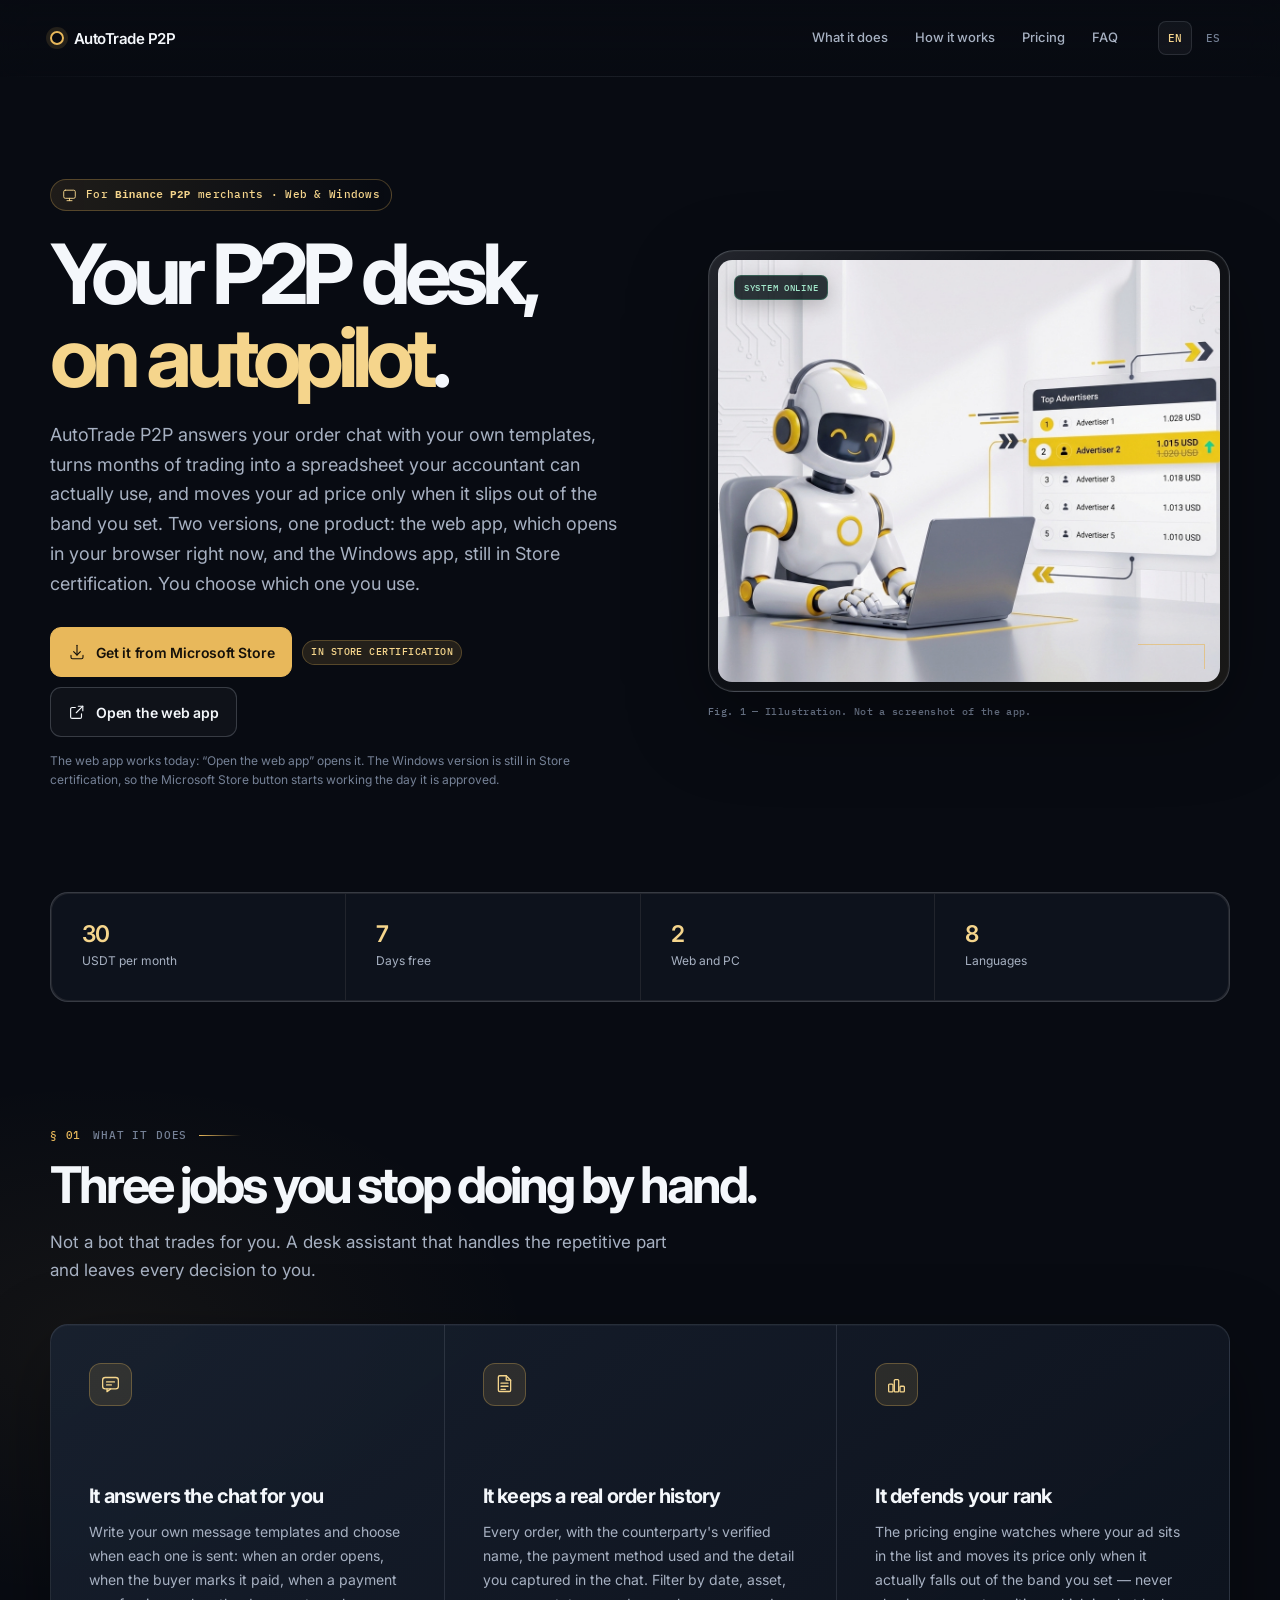
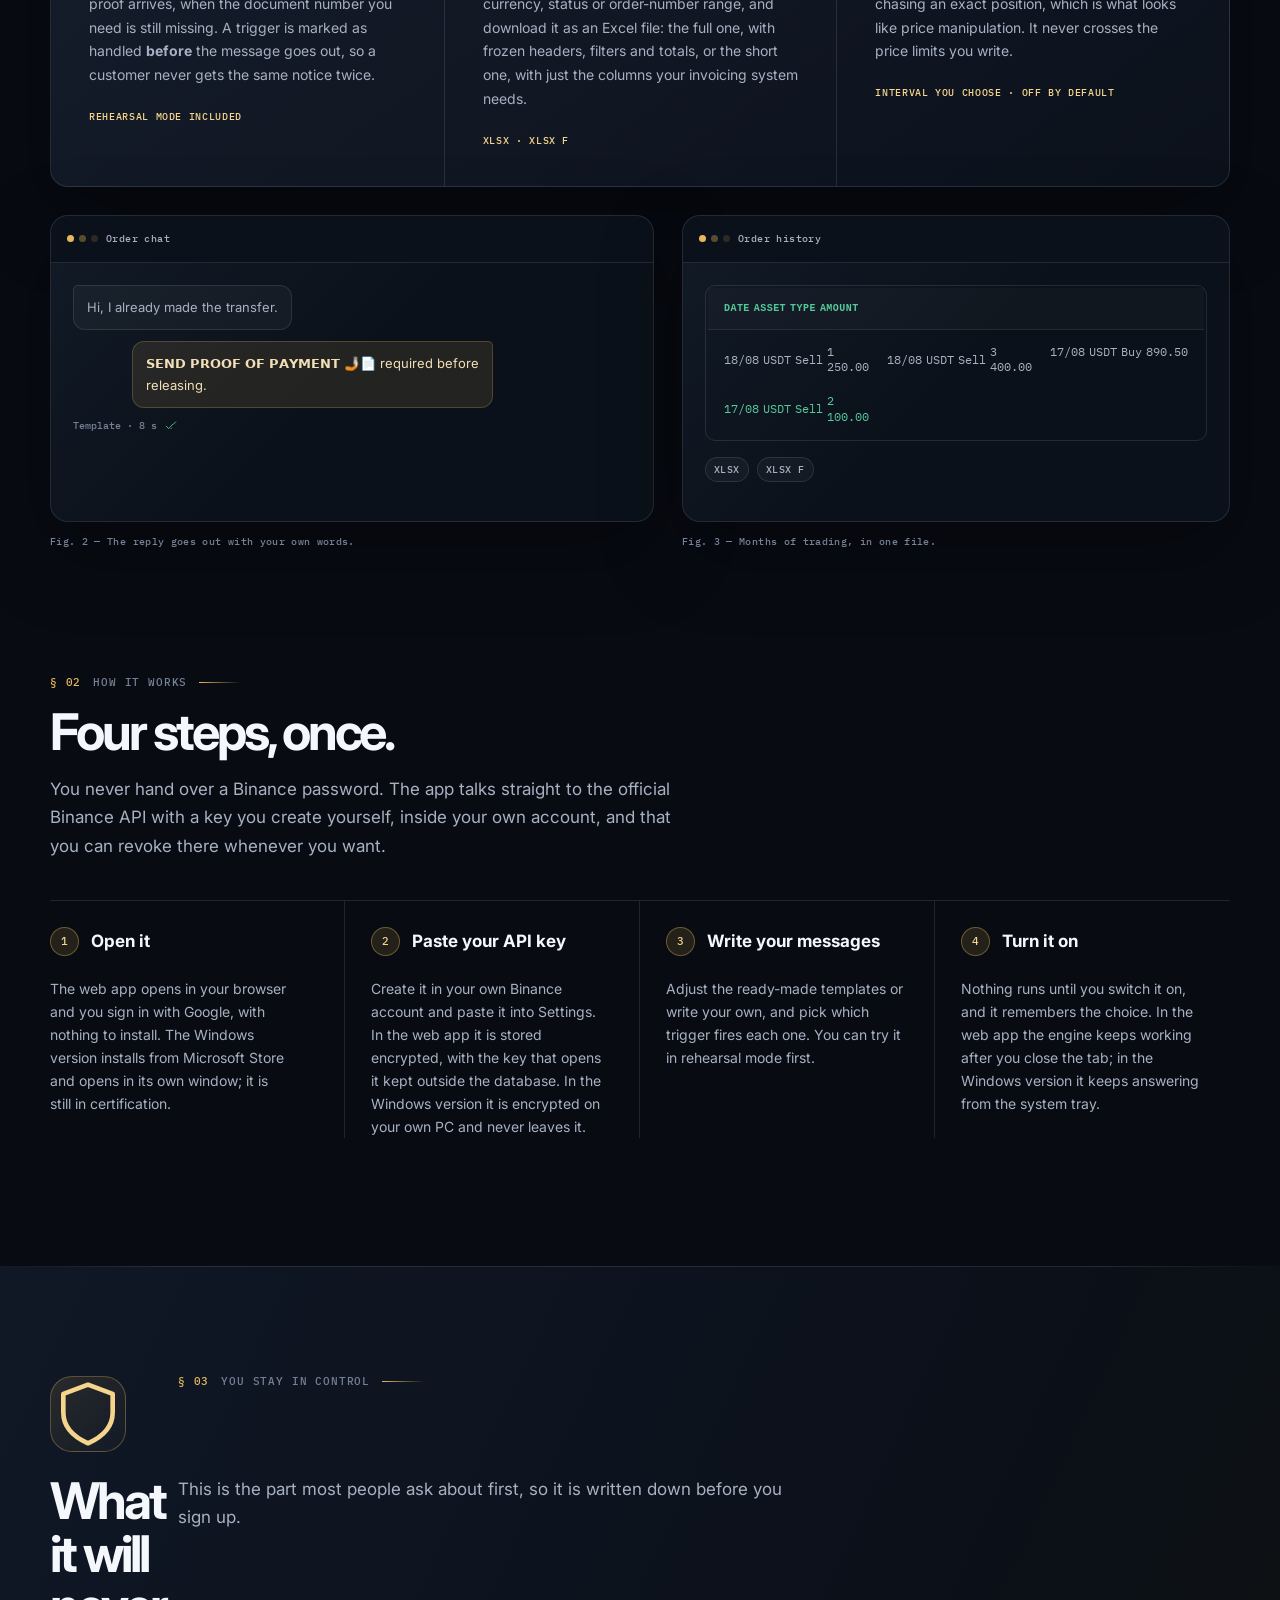
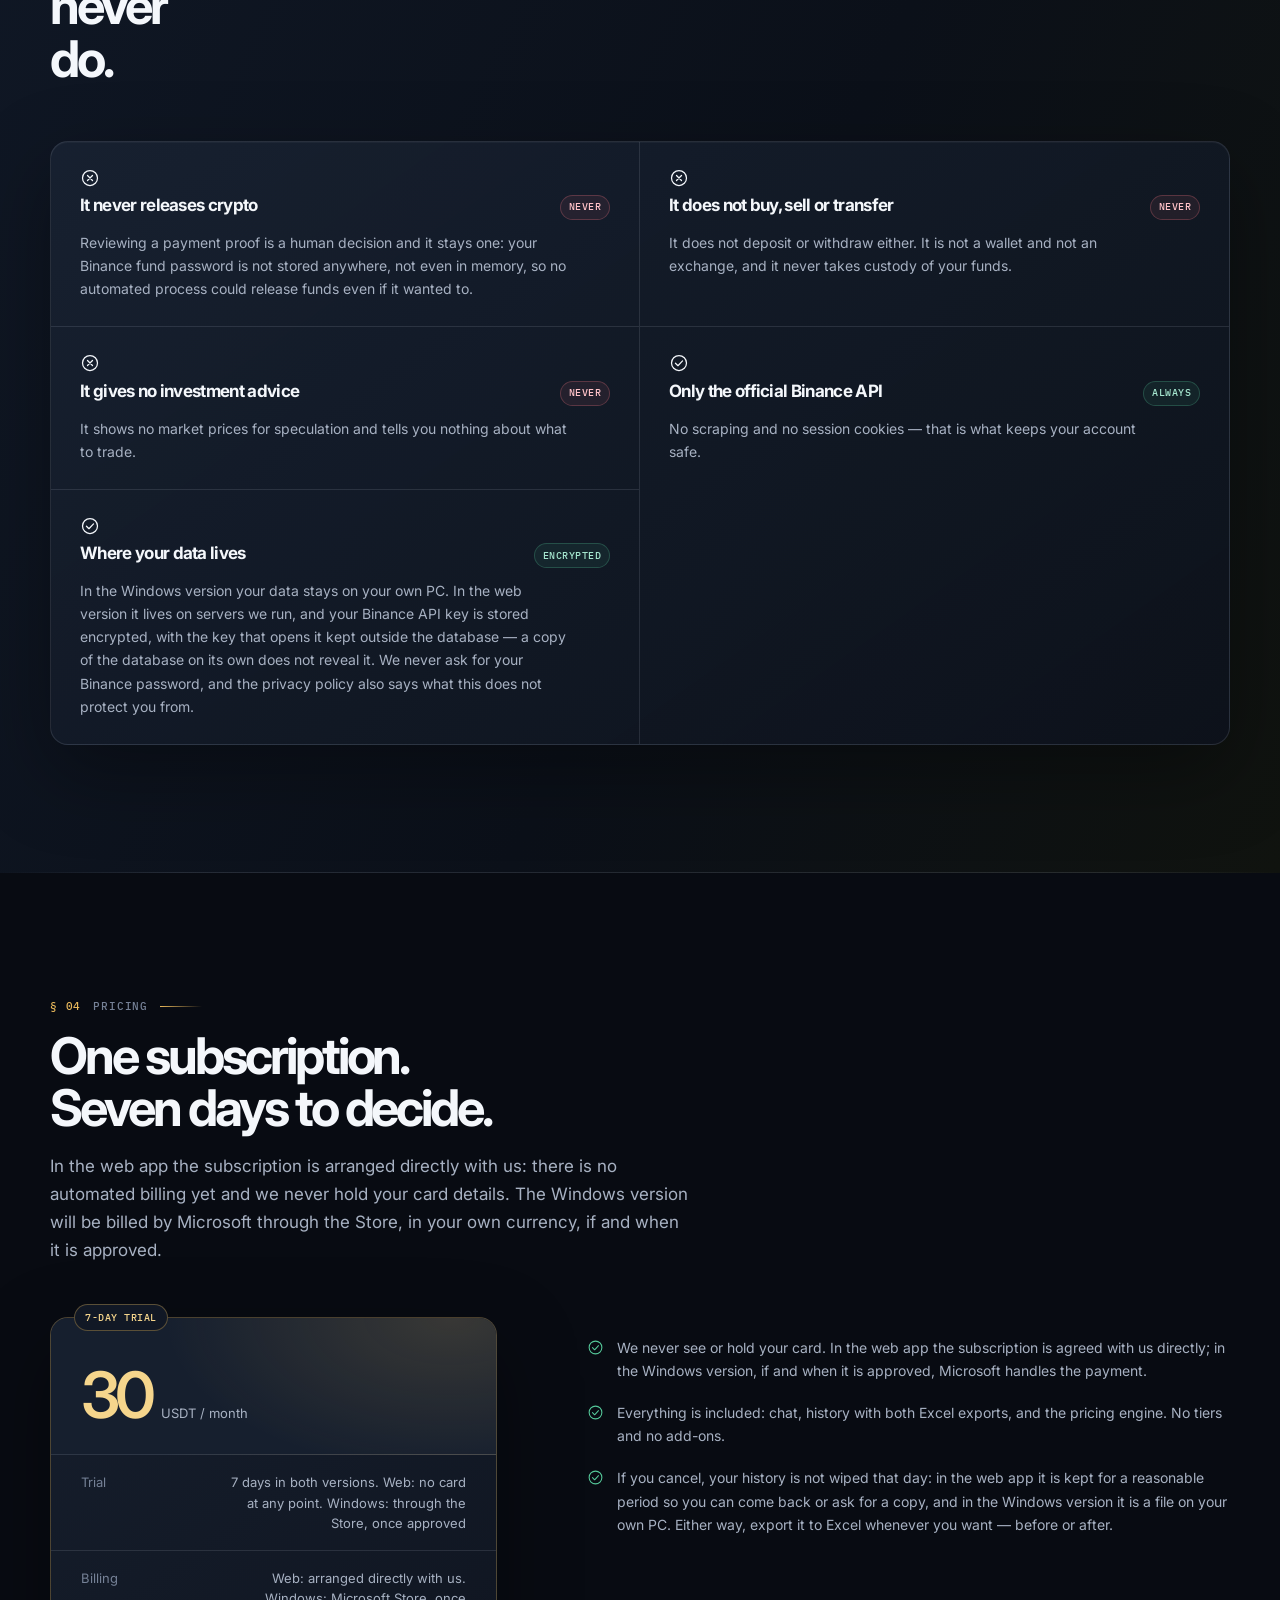
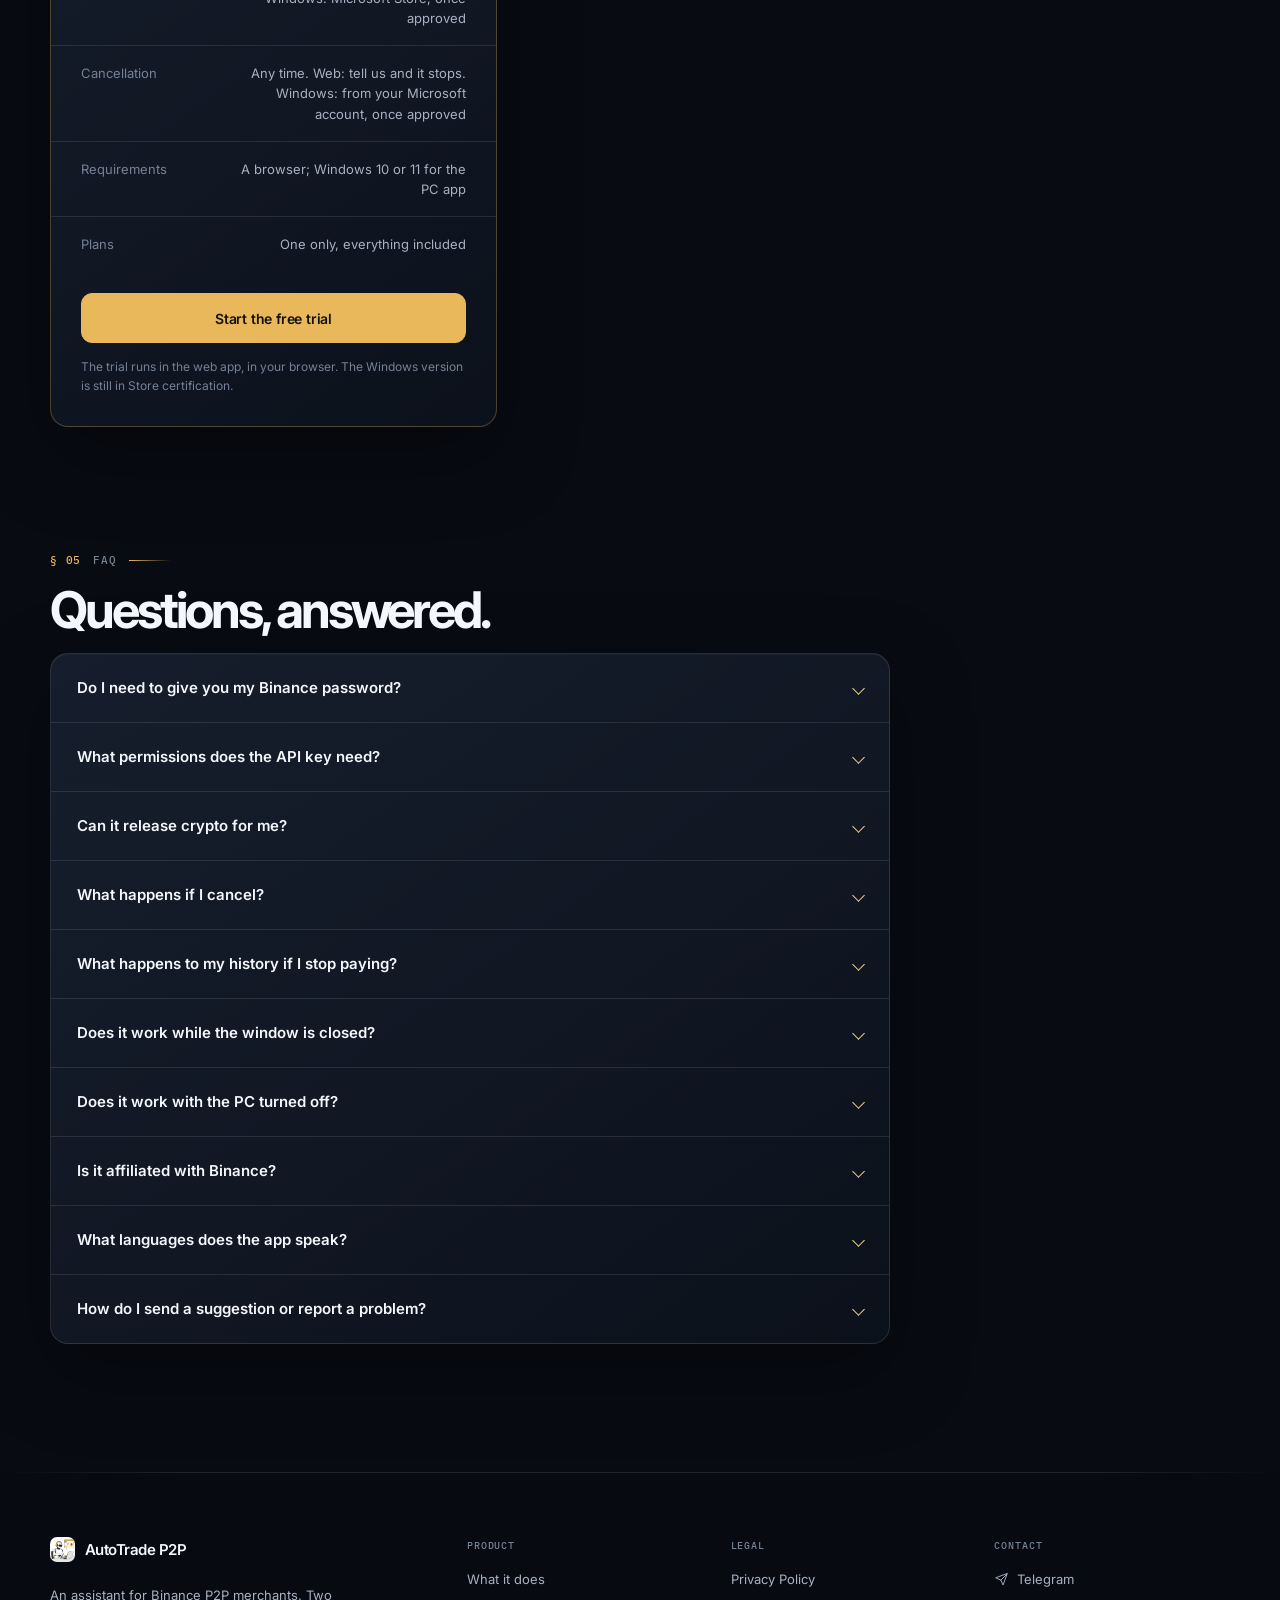
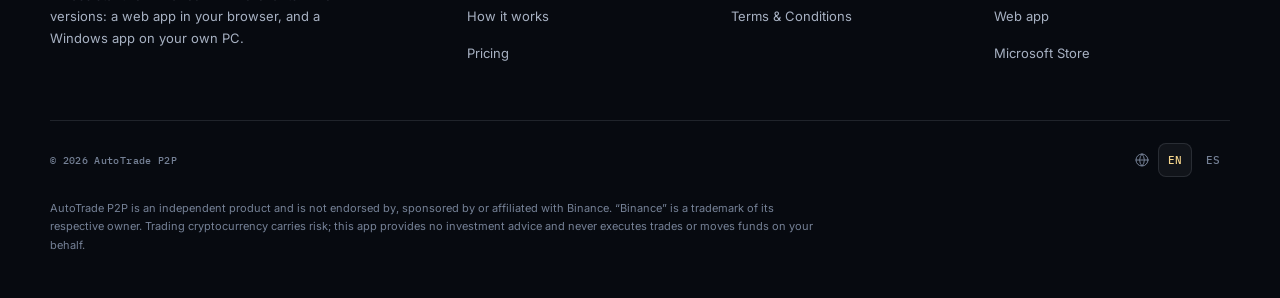
==== commit 69860f84: "Invalidar caché de estilos en Pages" ====
--- a/index.html
+++ b/index.html
@@ -27,7 +27,7 @@
   que se añada aquí es peso de descarga en el móvil de alguien con datos contados.
 -->
 <link rel="stylesheet" href="https://fonts.googleapis.com/css2?family=IBM+Plex+Mono:wght@500&family=Inter:wght@400..700&display=swap">
-<link rel="stylesheet" href="assets/styles.css">
+<link rel="stylesheet" href="assets/styles.css?v=20260912">
 </head>
 <body>
 
--- a/assets/styles.css
+++ b/assets/styles.css
@@ -1,1040 +1,252 @@
-/* ============================================================================
- * AutoTrade P2P — sitio web. Rediseño «Mesa de Control», 2026-08-20.
- *
- * El dueño pidió tres cosas: «diseño premium estilo Apple», «no uses emojis, eso
- * le hace ver como algo muy simple, usa iconos premium en toda la página» y
- * «mejorar el diseño». Lo que sigue es la respuesta, y la idea que la sostiene es
- * que esto es una herramienta que toca dinero de verdad: lo premium aquí es la
- * PRECISIÓN, no el espectáculo. Nada rebota, nada se levanta al pasar el ratón,
- * nada late en bucle. La página se lee como un instrumento bien hecho.
- *
- * REGLA QUE NO SE PUEDE ROMPER, Y QUE NO DA ERROR EN CONSOLA CUANDO SE ROMPE:
- *   `idioma.js` hace  n.innerHTML = n.getAttribute('data-' + idioma)  sobre CADA
- *   elemento con [data-en]. Cualquier <svg> que quede DENTRO de un elemento
- *   traducido desaparece la primera vez que alguien pulsa ES, y ya no vuelve.
- *   El SVG va SIEMPRE como HERMANO del <span> traducido, jamás dentro.
- *     BIEN : <p class="fila"><svg class="i">…</svg><span data-en="…" data-es="…">…</span></p>
- *     MAL  : <p data-en="…" data-es="…"><svg>…</svg>texto</p>
- *
- * La paleta sigue saliendo de la propia app —medida sobre el Portal del Comerciante
- * de Binance el 2026-08-11— porque lo primero que hace quien llega es comparar la
- * web con las capturas. Lo que cambia es CÓMO se usa: el amarillo RELLENO aparece
- * una vez por pantalla y punto. Antes estaba a la vez en el botón, en el conmutador
- * de idioma y en los cuatro círculos de los pasos, y cuatro acentos a la vez no son
- * un acento.
- * ========================================================================== */
+/*
+  AutoTrade P2P — rediseño 2026
+  Una mesa de operaciones, no una landing de criptomonedas. La paleta mantiene un
+  guiño amarillo a Binance, pero usa azul tinta, gris cálido y dorado apagado para
+  que el producto se sienta preciso, calmo y profesional.
+*/
 
 :root {
-  /* --- planos. Cuatro escalones que SÍ se distinguen: 07 → 0b → 14 → 1b ----- */
-  --fondo: #07090c;          /* la página */
-  --marco: #0b0e11;          /* banda de límites y pie. Es el --armazon de la app */
-  --superficie: #14171c;     /* celda de panel */
-  --superficie-2: #1b1f26;   /* hover de celda, cabecera de la ficha de precio */
-
-  /* --- filetes. HEX sólidos, no rgba: el mismo valor sobre los cuatro planos - */
-  --linea: #21262e;          /* separador interior de panel */
-  --linea-fuerte: #2b3139;   /* contorno exterior de panel (el --borde de la app) */
-  --linea-control: #606468;  /* el ÚNICO borde que identifica un control.
-                                3,34:1 sobre --fondo. WCAG 1.4.11 pide 3:1 y el
-                                pelo de 1px que había antes daba 1,5 */
-  --brillo: rgba(255, 255, 255, 0.055);  /* inset 0 1px 0 — toda la elevación */
-
-  /* --- texto. Contraste ALTO de tamaño, BAJO de color ---------------------- */
-  --texto: #eaecef;          /* 16,35:1 sobre --fondo */
-  --texto-2: #b7bdc6;        /* 10,24:1. Párrafos. El #9c9c9c de antes se leía apagado */
-  --texto-3: #848e9c;        /*  5,83:1. SOLO mono ≥12px. Nunca un párrafo largo */
-
-  /* --- acento --------------------------------------------------------------- */
-  --amarillo: #fcd535;
-  --amarillo-logo: #f0b90b;  /* 10,74:1. Rótulos, números de paso, iconos */
-  --sobre-amarillo: #202630; /* 10,65:1 dentro del botón */
-  --amarillo-8: rgba(252, 213, 53, 0.08);
-  --amarillo-10: rgba(252, 213, 53, 0.1);
-  --verde: #0ecb81;          /* 9,38:1. SOLO trazo de icono */
-  --rojo: #f6465d;           /* 5,65:1. SOLO trazo de icono */
-  --tinte: rgba(255, 255, 255, 0.04);   /* fondo de chip neutro → #1d2025 */
-
-  /* --- tipografía ----------------------------------------------------------- */
-  --sans: 'Inter', 'Inter respaldo', 'Segoe UI Variable Text', 'Segoe UI', system-ui, -apple-system, sans-serif;
-  --mono: 'IBM Plex Mono', 'Cascadia Mono', Consolas, ui-monospace, monospace;
-
-  --t-h1: clamp(2.5rem, 1.05rem + 6.1vw, 5rem);              /* 40px @375 · 80px desde 1036 */
-  --t-h2: clamp(2rem, 1.3rem + 3vw, 3.25rem);                /* 32px @375 · 52px desde 1040 */
-  --t-h3: clamp(1.125rem, 1.05rem + 0.3vw, 1.25rem);         /* 18 → 20px */
-  --t-entradilla: clamp(1.0625rem, 1rem + 0.45vw, 1.3125rem);/* 17 → 21px */
-  --t-cuerpo: 1.0625rem;     /* 17px. Suelo de lectura: los 15px de antes dejaban
-                                la página entera por debajo de lo cómodo en móvil */
-  --t-celda: 1rem;           /* 16px, párrafo dentro de celda de panel */
-  --t-micro: 0.8125rem;      /* 13px: pie de figura, legal, ©, notas */
-  --t-mono: 0.75rem;         /* 12px: rótulos, chips. SUELO ABSOLUTO del sitio */
-  --t-precio: clamp(2.75rem, 1.6rem + 3.5vw, 4rem);          /* 44px @375 · 64px desde 1097 */
-  --t-cifra: 1.25rem;
-
-  /* --- espaciado. Escala de 4, sin valores fuera de ella -------------------- */
-  --e1: 4px;  --e2: 8px;  --e3: 12px; --e4: 16px; --e5: 20px;
-  --e6: 24px; --e7: 32px; --e8: 48px; --e9: 64px;
-
-  --gutter: clamp(20px, 5vw, 40px);  /* 5vw@375 = 18,75 < 20 ⇒ 20,000px exactos */
-  --ancho: 1160px;
-  --aire: clamp(3.5rem, 2rem + 5vw, 5.5rem);  /* 56px @375 · 88px desde 1120.
-                                Es la mitad de la separacion entre secciones: dos
-                                secciones seguidas suman 112px en movil y 176 en
-                                escritorio. Con los 128 de la primera version sumaban
-                                256 y la pagina tenia huecos, no aire. */
-
-  /* --- formas ---------------------------------------------------------------- */
-  --r-sm: 8px;
-  --r-md: 10px;
-  --r-lg: 14px;              /* TECHO. Un radio mayor sobre una superficie de
-                                1160px lee a app de móvil, no a instrumento */
-  --sombra-panel: 0 24px 60px -34px rgba(0, 0, 0, 0.95);
-
-  /* --- movimiento ------------------------------------------------------------ */
-  --sal: cubic-bezier(0.22, 0.61, 0.36, 1);
-  --rap: cubic-bezier(0.4, 0, 0.2, 1);
-}
-
-/*
- * Respaldo con métricas de Inter.
- *
- * Sin esto, mientras la fuente se descarga el titular se compone con Segoe UI, que
- * es más ancha, y al llegar Inter la maqueta SALTA porque el h1 cambia de número de
- * líneas. `size-adjust` iguala el ancho medio de carácter (Inter 0,4854em contra
- * Segoe UI 0,5210em) y los overrides igualan la caja vertical.
- */
-@font-face {
-  font-family: 'Inter respaldo';
-  src: local('Segoe UI Variable Text'), local('Segoe UI'), local('Roboto');
-  size-adjust: 93%;
-  ascent-override: 96.9%;
-  descent-override: 24.2%;
-  line-gap-override: 0%;
-}
-
-/* ---------------------------------------------------------------------- base */
+  --ink: #080b12;
+  --ink-raised: #0d121c;
+  --surface: #111825;
+  --surface-strong: #161f2e;
+  --surface-soft: #1b2637;
+  --line: rgba(211, 222, 239, .12);
+  --line-strong: rgba(220, 229, 244, .2);
+  --text: #f4f7fb;
+  --muted: #a7b1c2;
+  --quiet: #758196;
+  --gold: #e8b85b;
+  --gold-light: #f5d58c;
+  --gold-faint: rgba(232, 184, 91, .12);
+  --green: #55c99a;
+  --red: #ff7784;
+  --shadow: 0 28px 80px rgba(0, 0, 0, .34);
+  --radius-sm: 12px;
+  --radius: 18px;
+  --radius-lg: 26px;
+  --sans: 'Inter', 'Segoe UI Variable Text', 'Segoe UI', system-ui, sans-serif;
+  --mono: 'IBM Plex Mono', 'Cascadia Mono', Consolas, monospace;
+  --max: 1180px;
+  --gutter: clamp(20px, 4vw, 42px);
+  --section: clamp(76px, 10vw, 144px);
+  --ease: cubic-bezier(.22, .61, .36, 1);
+}
 
 * { box-sizing: border-box; }
-
-/*
- * `clip`, NUNCA `hidden`: `overflow-x: hidden` obliga al navegador a poner
- * `overflow-y: auto`, y eso rompe el `position: sticky` de la cabecera sin decir
- * nada. Es un guardián: si alguna vez se cuela un bloque más ancho que la pantalla,
- * el móvil no se queda con scroll lateral.
- */
-html, body { overflow-x: clip; }
-
+html { background: var(--ink); }
 body {
+  min-width: 320px;
   margin: 0;
-  background: var(--fondo);
-  color: var(--texto);
-  font: 400 var(--t-cuerpo)/1.6 var(--sans);
+  overflow-x: clip;
+  color: var(--text);
+  background:
+    radial-gradient(900px 520px at 84% -10%, rgba(55, 89, 130, .2), transparent 66%),
+    radial-gradient(600px 360px at 8% 20%, rgba(232, 184, 91, .055), transparent 72%),
+    var(--ink);
+  font: 400 16px/1.65 var(--sans);
   -webkit-font-smoothing: antialiased;
-  -webkit-tap-highlight-color: transparent;
-}
-
-a { color: var(--amarillo-logo); text-decoration: none; }
-a:hover { text-decoration: underline; }
-
-/*
- * El fichero anterior tenía CERO declaraciones de foco en 341 líneas: quien navega
- * con teclado no veía dónde estaba. `outline-offset: 3px` deja el anillo FUERA del
- * relleno del botón amarillo, así que se ve también encima de él.
- */
-:focus-visible {
-  outline: 2px solid var(--amarillo);
-  outline-offset: 3px;
-  border-radius: inherit;
-}
-
-img { max-width: 100%; }
-
-.contenedor {
-  width: 100%;
-  max-width: var(--ancho);
-  margin-inline: auto;
-  padding-inline: var(--gutter);
-}
-
-.solo-lectores {
-  position: absolute;
-  width: 1px; height: 1px;
-  margin: -1px; padding: 0;
-  overflow: hidden;
-  clip-path: inset(50%);
-  white-space: nowrap;
-  border: 0;
-}
-
-/* Todos los iconos del sitio. Los tamaños mayores los ponen las clases de contexto. */
-.i { width: 1.25rem; height: 1.25rem; flex: none; }
-
-h1, h2, h3, h4 { margin: 0; font-weight: 700; }
-
-h1 {
-  font-size: var(--t-h1);
-  line-height: 1.05;
-  letter-spacing: -0.035em;
-  margin-bottom: var(--e5);
-}
-h1 em { font-style: normal; color: var(--amarillo); }
-
-h2 {
-  font-size: var(--t-h2);
-  line-height: 1.12;
-  letter-spacing: -0.03em;
-  margin-bottom: var(--e4);
-}
-
-section { padding-block: var(--aire); }
-
-/*
- * Rótulo de sección: mono en versalitas, el número en amarillo, y un filete que
- * sangra hasta el borde del contenedor. Es lo que hace que la página se lea como un
- * documento numerado y no como una sucesión de bloques sueltos.
- * El <i> es HERMANO del <span> traducible: dentro, el innerHTML se lo comería.
- */
-.rotulo {
-  display: flex;
-  align-items: center;
-  gap: 14px;
-  margin: 0 0 var(--e4);
-  font: 500 var(--t-mono)/1 var(--mono);
-  letter-spacing: 0.11em;
-  text-transform: uppercase;
-  color: var(--texto-3);
-}
-.rotulo b { color: var(--amarillo-logo); font-weight: 500; }
-.rotulo i { flex: 1; height: 1px; background: var(--linea); display: block; }
-
-.intro {
-  color: var(--texto-2);
-  max-width: 44rem;
-  margin: 0 0 var(--e8);
-  font-size: var(--t-entradilla);
-  line-height: 1.55;
-  letter-spacing: -0.011em;
-}
-
-/* ------------------------------------------------------------------ cabecera */
-
+  text-rendering: optimizeLegibility;
+}
+
+::selection { color: #131925; background: var(--gold-light); }
+a { color: inherit; text-decoration: none; }
+img { display: block; max-width: 100%; }
+button { font: inherit; }
+h1, h2, h3, h4, p { margin-top: 0; }
+h1, h2, h3 { text-wrap: balance; }
+
+.contenedor { width: min(var(--max), calc(100% - var(--gutter) * 2)); margin-inline: auto; }
+.i { width: 20px; height: 20px; flex: none; }
+
+/* ---------------------------------------------------------------- header */
 .cabecera {
   position: sticky;
+  z-index: 20;
   top: 0;
-  z-index: 50;
-  /*
-   * Opaco PRIMERO. En hardware sin `backdrop-filter` un fondo translúcido deja el
-   * contenido leyéndose a través de la cabecera, y no hay forma de detectarlo desde
-   * aquí. El translúcido solo se activa donde se sabe que funciona, y solo en
-   * pantallas anchas: el blur permanente a todo el ancho es la causa número uno de
-   * scroll a tirones en Android de gama media.
-   */
-  background: rgba(7, 9, 12, 0.94);
-  border-bottom: 1px solid var(--linea);
-  padding-top: env(safe-area-inset-top);
-}
-@supports (backdrop-filter: blur(1px)) {
-  @media (min-width: 641px) {
-    .cabecera {
-      background: rgba(7, 9, 12, 0.72);
-      backdrop-filter: blur(16px) saturate(140%);
-    }
-  }
-}
-.cabecera__fila { display: flex; align-items: center; gap: var(--e4); height: 60px; }
-@media (min-width: 900px) { .cabecera__fila { height: 68px; } }
-
+  border-bottom: 1px solid transparent;
+  background: linear-gradient(to bottom, rgba(8, 11, 18, .92), rgba(8, 11, 18, .74));
+  backdrop-filter: blur(18px);
+  -webkit-backdrop-filter: blur(18px);
+}
+.cabecera::after {
+  position: absolute; right: 0; bottom: -1px; left: 0; height: 1px;
+  content: ''; opacity: .7;
+  background: linear-gradient(90deg, transparent, var(--line) 18%, var(--line) 82%, transparent);
+}
+.cabecera__fila { min-height: 76px; display: flex; align-items: center; gap: 28px; }
 .marca {
-  display: flex;
-  align-items: center;
-  gap: 10px;
-  font-weight: 700;
-  font-size: 17px;
-  color: var(--texto);
-  letter-spacing: -0.02em;
-}
-.marca:hover { text-decoration: none; }
-.marca img { width: 26px; height: 26px; border-radius: 7px; }
-/*
- * El logo es un ENLACE al inicio, asi que tambien es una diana tactil. Con solo el
- * alto del icono medía 24-26px; con este relleno pasa de 44. Medido en el navegador:
- * era uno de los dos unicos controles del sitio por debajo del minimo.
- *
- * El otro es el enlace `t.me/AutoTradeP2P` que va DENTRO de una frase del FAQ, y ese
- * se queda a 20px a proposito: WCAG 2.5.8 exceptua expresamente los enlaces en linea
- * dentro de un parrafo, y agrandarlo partiria el renglon.
- */
-.marca { padding-block: 10px; }
-
-.cabecera__nav { margin-left: auto; display: flex; align-items: center; gap: var(--e1); }
+  display: inline-flex; align-items: center; gap: 10px; flex: none;
+  color: var(--text); font: 600 15px/1 var(--sans); letter-spacing: -.035em;
+}
+.marca::before {
+  width: 10px; height: 10px; border: 2px solid var(--gold); border-radius: 50%;
+  box-shadow: 0 0 0 4px var(--gold-faint); content: '';
+}
+.marca img { width: 25px; height: 25px; border-radius: 7px; }
+.marca:has(img)::before { display: none; }
+.cabecera__nav { display: flex; align-items: center; gap: 3px; margin-left: auto; }
 .cabecera__nav a {
-  color: var(--texto-2);
-  font-size: 15px;
-  padding: 10px 12px;
-  transition: color 160ms var(--rap);
-}
-.cabecera__nav a:hover { color: var(--texto); text-decoration: none; }
-
-/*
- * Conmutador EN/ES. Antes la mitad activa era una pastilla amarilla RELLENA y
- * competía de tú a tú con el botón de comprar, que es el único relleno que debería
- * haber en pantalla. Ahora el activo se marca con un subrayado de 2px y el texto en
- * amarillo: 11,82:1, se distingue igual y ya no discute con el CTA.
- *
- * 44px de alto no es negociable: en móvil este es el ÚNICO control de la cabecera,
- * porque los cuatro enlaces se ocultan. Si no se puede pulsar, el visitante que no
- * lee inglés no tiene forma de cambiar el idioma.
- */
-.idioma {
-  display: inline-flex;
-  border: 1px solid var(--linea-fuerte);
-  border-radius: var(--r-md);
-  overflow: hidden;
-  background: var(--superficie);
-}
-.cabecera .idioma { margin-left: auto; }
+  min-height: 44px; display: inline-flex; align-items: center; padding: 0 12px;
+  color: var(--muted); font-size: 13px; font-weight: 500; transition: color 180ms ease;
+}
+.cabecera__nav a:hover, .cabecera__nav a:focus-visible { color: var(--text); }
+.idioma { display: inline-flex; align-items: center; gap: 4px; }
 .idioma button {
-  appearance: none;
-  border: 0;
-  background: none;
-  color: var(--texto-3);
-  font: 500 var(--t-mono)/1 var(--mono);
-  letter-spacing: 0.11em;
-  min-height: 44px;
-  padding: 0 14px;
-  cursor: pointer;
-  transition: color 160ms var(--rap), background-color 160ms var(--rap);
-}
-.idioma button:hover { color: var(--texto-2); }
-.idioma button[aria-pressed='true'] {
-  color: var(--amarillo);
-  background: var(--amarillo-10);
-  box-shadow: inset 0 -2px 0 var(--amarillo);
-}
-
-/* -------------------------------------------------------- botones y pastillas */
-
+  min-width: 34px; min-height: 34px; padding: 0 7px; border: 1px solid transparent;
+  border-radius: 8px; color: var(--quiet); cursor: pointer; background: transparent;
+  font: 500 11px/1 var(--mono); letter-spacing: .04em; transition: 180ms ease;
+}
+.idioma button:hover { color: var(--text); }
+.idioma button[aria-pressed='true'] { border-color: var(--line); color: var(--gold-light); background: rgba(255,255,255,.045); }
+
+/* ---------------------------------------------------------------- hero */
+.portada { position: relative; padding: clamp(58px, 8vw, 112px) 0 0; }
+.portada::before {
+  position: absolute; z-index: -1; top: -100px; right: -140px; width: 620px; height: 620px;
+  border: 1px solid rgba(232, 184, 91, .08); border-radius: 50%; content: '';
+  box-shadow: 0 0 0 70px rgba(232, 184, 91, .025), 0 0 0 140px rgba(232, 184, 91, .018);
+}
+.portada__rejilla { display: grid; grid-template-columns: minmax(0, .98fr) minmax(380px, .9fr); align-items: center; gap: clamp(44px, 7vw, 100px); }
+.pastilla {
+  display: inline-flex; align-items: center; gap: 9px; min-height: 32px; padding: 6px 11px;
+  border: 1px solid rgba(232, 184, 91, .28); border-radius: 100px; color: var(--gold-light);
+  background: linear-gradient(90deg, rgba(232,184,91,.1), transparent); font: 500 11px/1.25 var(--mono); letter-spacing: .025em;
+}
+.pastilla .i { width: 15px; height: 15px; }
+.portada h1 { max-width: 720px; margin: 22px 0 22px; font-size: clamp(3.15rem, 6.5vw, 5.8rem); line-height: .99; letter-spacing: -.075em; }
+.portada h1 em { color: var(--gold-light); font-style: normal; }
+.entradilla { max-width: 625px; margin-bottom: 29px; color: var(--muted); font-size: clamp(1rem, .96rem + .35vw, 1.125rem); line-height: 1.65; }
+.acciones { display: flex; flex-wrap: wrap; align-items: center; gap: 10px; }
 .boton {
-  display: inline-flex;
-  align-items: center;
-  justify-content: center;
-  gap: 9px;
-  border-radius: var(--r-md);
-  padding: 13px 22px;
-  min-height: 48px;
-  font-weight: 600;
-  font-size: 15px;
-  letter-spacing: -0.005em;
-  border: 1px solid transparent;
-  cursor: pointer;
-  transition: background-color 160ms var(--rap), border-color 160ms var(--rap),
-              transform 160ms var(--rap);
-}
-.boton:hover { text-decoration: none; }
-.boton:active { transform: translateY(1px); }
-.boton .i { transition: transform 180ms var(--rap); }
-.boton:hover .i { transform: translateX(2px); }
-
-.boton--primario { background: var(--amarillo); color: var(--sobre-amarillo); }
-.boton--primario:hover { background: #ffe05a; }
-.boton--fantasma {
-  border-color: var(--linea-control);   /* 3,34:1 — el pelo de 1px anterior daba 1,5
-                                           y de hecho el botón no tenía borde visible */
-  color: var(--texto);
-  background: transparent;
-}
-.boton--fantasma:hover { background: rgba(255, 255, 255, 0.045); border-color: #7b8087; }
+  min-height: 50px; display: inline-flex; align-items: center; justify-content: center; gap: 10px;
+  padding: 0 17px; border: 1px solid var(--line-strong); border-radius: 11px; color: var(--text);
+  font-size: 14px; font-weight: 600; letter-spacing: -.015em; transition: background 180ms ease, border-color 180ms ease, color 180ms ease;
+}
+.boton .i { width: 18px; height: 18px; }
+.boton--primario { border-color: var(--gold); color: #16110a; background: var(--gold); }
+.boton--primario:hover { border-color: var(--gold-light); background: var(--gold-light); }
+.boton--fantasma { background: rgba(255,255,255,.03); }
+.boton--fantasma:hover { border-color: rgba(232,184,91,.5); color: var(--gold-light); background: var(--gold-faint); }
 .boton--ancho { width: 100%; }
-
-.pastilla {
-  display: inline-flex;
-  align-items: center;
-  gap: var(--e2);
-  background: var(--superficie);
-  border: 1px solid var(--linea);
-  color: var(--texto-2);
-  font-size: 13px;
-  padding: 7px 15px 7px 12px;
-  border-radius: 999px;
-  margin-bottom: var(--e5);
-}
-.pastilla b { color: var(--texto); font-weight: 600; }
-.pastilla .i { width: 16px; height: 16px; color: var(--texto-3); }
-
-/*
- * Chip neutro. Sustituye al emoji ⏳ que abría la nota de certificación: el dueño
- * pidió cero emojis, y un punto de 6px dice «en curso» igual de bien sin que la
- * página parezca un mensaje de chat.
- */
-.chip {
-  display: inline-flex;
-  align-items: center;
-  gap: var(--e2);
-  font: 500 var(--t-mono)/1 var(--mono);
-  letter-spacing: 0.11em;
-  text-transform: uppercase;
-  color: var(--texto-2);
-  background: var(--tinte);
-  border: 1px solid var(--linea);
-  border-radius: var(--r-sm);
-  padding: 8px 11px;
-}
-.chip--aviso { color: var(--texto-3); }
-.chip--aviso::before {
-  content: '';
-  width: 6px; height: 6px;
-  border-radius: 50%;
-  background: var(--amarillo);
-  flex: none;
-}
-
-.nota { font-size: var(--t-micro); color: var(--texto-3); margin: var(--e4) 0 0; max-width: 34rem; }
-
-/* -------------------------------------------------------------------- portada */
-
-.portada { padding-block: clamp(40px, 8vw, 88px) 0; }
-.portada__rejilla { display: grid; gap: clamp(36px, 5vw, 64px); align-items: center; }
-@media (min-width: 960px) {
-  /* 960 y no 900: a 900 la columna derecha estrangula el titular a tres líneas. */
-  .portada__rejilla { grid-template-columns: 1.05fr 1fr; }
-}
-
-.entradilla {
-  font-size: var(--t-entradilla);
-  line-height: 1.55;
-  letter-spacing: -0.011em;
-  color: var(--texto-2);
-  margin: 0 0 var(--e7);
-  max-width: 36rem;
-}
-
-.acciones { display: flex; flex-wrap: wrap; gap: var(--e3); align-items: center; }
-
-/*
- * Tira de cuatro cifras. Va debajo del hero entero y a todo el ancho, cerrando la
- * primera pantalla: en móvil es lo que pone el precio a la vista sin obligar a
- * bajar hasta la sección de precio.
- *
- * Aquí NO se publica la comisión ni los topes del motor de precios: la comisión
- * viene en el anuncio y cambia por comerciante, y los topes son configurables.
- * Publicar un número configurable como si fuera una promesa compromete al producto.
- */
-.cifras {
-  list-style: none;
-  margin: var(--e8) 0 0;
-  padding: 0;
-  display: grid;
-  grid-template-columns: 1fr 1fr;
-  border: 1px solid var(--linea-fuerte);
-  border-radius: var(--r-lg);
-  background: var(--superficie);
-  overflow: hidden;
-  box-shadow: inset 0 1px 0 var(--brillo);
-}
-.cifras li { padding: var(--e5); border-top: 1px solid var(--linea); }
-.cifras li:nth-child(-n + 2) { border-top: 0; }
-.cifras li:nth-child(2n) { border-left: 1px solid var(--linea); }
-@media (min-width: 760px) {
-  .cifras { grid-template-columns: repeat(4, 1fr); }
-  .cifras li { border-top: 0; border-left: 1px solid var(--linea); padding: var(--e6) var(--e7); }
-  .cifras li:first-child { border-left: 0; }
-}
-.cifras b {
-  display: block;
-  font-size: var(--t-cifra);
-  font-weight: 600;
-  letter-spacing: -0.02em;
-  font-variant-numeric: tabular-nums;
-}
-.cifras span {
-  display: block;
-  margin-top: var(--e1);
-  font: 500 var(--t-mono)/1.4 var(--mono);
-  letter-spacing: 0.11em;
-  text-transform: uppercase;
-  color: var(--texto-3);
-}
-
-/* ------------------------------------------------------------------- láminas */
-
-/*
- * La ilustración tiene FONDO CLARO y la página es oscura. Ese choque había que
- * resolverlo, y NO con `filter`: `brightness` sobre un render con degradados lo
- * ensucia, `invert` convertiría el verde y el rojo de mercado en magenta y cian, y
- * `mix-blend-mode: luminosity` la dejaría de un gris muerto.
- *
- * Lo resuelven dos capas que COMPONEN, sin repintar nada:
- *
- * 1. El marco es OSCURO, no blanco. Medido sobre el archivo real: el borde superior
- *    del JPG es #e0dfe4-#e6e6e8, pero el INFERIOR es #9399a5 —un escritorio gris—.
- *    Un passe-partout blanco haría costura garantizada en la mitad de abajo.
- * 2. Un velo en degradado hunde ese canto inferior en la página y apaga el brillo
- *    del borde superior. Medido: el píxel más claro del JPG (#eff1f0, luminancia
- *    0,88) baja a ~#cacccc (0,60), por DEBAJO del amarillo del botón (0,685). O
- *    sea: la ilustración deja de ser lo más brillante de la pantalla y el botón de
- *    comprar pasa a serlo, que es el objetivo entero.
- *
- * Si en alguna pantalla se sigue viendo el corte de abajo, el único mando que hay
- * que tocar es el 0.62 del último tramo: a 0.72 el canto se compone a #2e3137.
- */
+.chip { display: inline-flex; align-items: center; min-height: 25px; padding: 4px 8px; border: 1px solid var(--line); border-radius: 999px; color: var(--muted); background: rgba(255,255,255,.035); font: 500 10px/1 var(--mono); letter-spacing: .045em; text-transform: uppercase; }
+.chip--aviso { color: var(--gold-light); border-color: rgba(232,184,91,.26); background: var(--gold-faint); }
+.nota { max-width: 590px; margin: 15px 0 0; color: var(--quiet); font-size: 12px; line-height: 1.55; }
+
+.portada figure { position: relative; margin: 0; }
 .lamina {
-  position: relative;
-  padding: 8px;
-  border-radius: var(--r-lg);
-  background: linear-gradient(180deg, #20242c, #14171c);
-  border: 1px solid var(--linea-fuerte);
-  box-shadow: inset 0 1px 0 var(--brillo),
-              0 40px 90px -50px #000,
-              0 0 80px 18px rgba(252, 213, 53, 0.055);
-}
-.lamina img {
-  width: 100%;
-  height: auto;          /* sin esto el atributo `height` del <img> manda y la
-                            imagen sale estirada: pasó de verdad el 2026-08-19 */
-  display: block;
-  border-radius: 6px;    /* 14 − 8 de relleno = 6, concéntrico con el marco */
-}
-.lamina::after {
-  content: '';
-  position: absolute;
-  inset: 8px;
-  border-radius: 6px;
-  pointer-events: none;
-  background: linear-gradient(180deg,
-    rgba(7, 9, 12, 0.16) 0%,
-    rgba(7, 9, 12, 0) 22%,
-    rgba(7, 9, 12, 0) 58%,
-    rgba(7, 9, 12, 0.62) 100%);
-}
-
-figure { margin: 0; }
-figcaption {
-  font: 500 var(--t-micro)/1.5 var(--mono);
-  color: var(--texto-3);
-  margin-top: var(--e3);
-  text-align: center;
-}
-
-/* ------------------------------------------------------------------- paneles */
-
-/*
- * El patrón que se repite en toda la página: un contorno, y celdas separadas por
- * filetes de 1px. Gira de vertical a horizontal en el breakpoint SIN cambiar el
- * HTML y sin filetes dobles.
- *
- * Se hace con `border-top` / `border-left` por celda y NO con `gap: 1px` sobre un
- * fondo: con `gap` de 1px, en Windows al 125 % o al 150 % de escalado unos
- * separadores salen a 1 píxel y otros a 2, y el panel se ve descuadrado.
- */
-.panel {
-  display: grid;
-  background: var(--superficie);
-  border: 1px solid var(--linea-fuerte);
-  border-radius: var(--r-lg);
-  overflow: hidden;
-  box-shadow: inset 0 1px 0 var(--brillo), var(--sombra-panel);
-}
-.panel > * {
-  border-top: 1px solid var(--linea);
-  padding: var(--e6) var(--e5);
-  transition: background-color 200ms var(--rap);
-}
-.panel > *:first-child { border-top: 0; }
-/* Sin `lift`, sin `scale`: una tarjeta que se levanta es lo contrario de solidez. */
-.panel > *:hover { background: var(--superficie-2); }
-
-@media (min-width: 860px) {
-  .panel--3 { grid-template-columns: repeat(3, 1fr); }
-  .panel--3 > * { border-top: 0; border-left: 1px solid var(--linea); padding: var(--e7); }
-  .panel--3 > *:first-child { border-left: 0; }
-}
-@media (min-width: 820px) {
-  .panel--2 { grid-template-columns: 1fr 1fr; }
-  .panel--2 > * { border-left: 1px solid var(--linea); }
-  .panel--2 > *:nth-child(-n + 2) { border-top: 0; }
-  .panel--2 > *:nth-child(odd) { border-left: 0; }
-  .panel--2 > .ancha { grid-column: 1 / -1; }
-}
-
-.celda__icono {
-  width: 44px; height: 44px;
-  display: grid;
-  place-items: center;
-  border-radius: var(--r-md);
-  background: var(--superficie-2);
-  border: 1px solid var(--linea);
-  color: var(--amarillo-logo);
-  margin-bottom: var(--e4);
-}
-.celda__icono .i { width: 22px; height: 22px; }
-.panel h3 { font-size: var(--t-h3); font-weight: 600; letter-spacing: -0.015em; margin-bottom: var(--e2); line-height: 1.3; }
-.panel p { margin: 0; color: var(--texto-2); font-size: var(--t-celda); }
-.panel--3 > * { display: flex; flex-direction: column; }
-.celda__meta {
-  margin-top: auto;
-  padding-top: var(--e4);
-  font: 500 var(--t-mono)/1.4 var(--mono);
-  letter-spacing: 0.11em;
-  text-transform: uppercase;
-  color: var(--texto-3);
-}
-
-/* ------------------------------------------------- maquetas (Fig. 2 y Fig. 3) */
-
-/*
- * Dos maquetas hechas en HTML y CSS, no capturas: se traducen con el conmutador,
- * pesan cero bytes de descarga y no envejecen cuando la app cambia de aspecto. El
- * pie de figura dice que son ilustraciones, que es lo honesto.
- */
-.figuras { display: grid; gap: var(--e4); margin-top: var(--e4); }
-@media (min-width: 900px) { .figuras { grid-template-columns: 1fr 1fr; align-items: start; } }
-
-.maqueta {
-  background: var(--superficie);
-  border: 1px solid var(--linea-fuerte);
-  border-radius: var(--r-lg);
-  overflow: hidden;
-  box-shadow: inset 0 1px 0 var(--brillo), var(--sombra-panel);
-}
-.maqueta__barra {
-  display: flex;
-  align-items: center;
-  gap: var(--e2);
-  padding: 0 var(--e4);
-  height: 42px;
-  border-bottom: 1px solid var(--linea);
-  font: 500 var(--t-mono)/1 var(--mono);
-  letter-spacing: 0.11em;
-  text-transform: uppercase;
-  color: var(--texto-3);
-  background: var(--superficie-2);
-}
-.maqueta__punto { width: 6px; height: 6px; border-radius: 50%; background: var(--verde); flex: none; }
-.maqueta__cuerpo { padding: var(--e4); }
-
-/* Fig. 2 — chat */
-.chat { display: grid; gap: 10px; }
-.chat__b {
-  max-width: 82%;
-  padding: 9px 13px;
-  border-radius: 12px;
-  font-size: 15px;
-  line-height: 1.45;
-  background: var(--superficie-2);
-  border: 1px solid var(--linea);
-  color: var(--texto-2);
-}
-.chat__b--mio {
-  margin-left: auto;
-  background: var(--amarillo-8);
-  border-color: rgba(252, 213, 53, 0.22);
-  color: var(--texto);
-}
-.chat__pie {
-  display: flex;
-  align-items: center;
-  gap: 6px;
-  justify-content: flex-end;
-  font: 500 var(--t-mono)/1 var(--mono);
-  letter-spacing: 0.06em;
-  color: var(--texto-3);
-}
-.chat__pie .i { width: 13px; height: 13px; color: var(--verde); }
-
-/* Fig. 3 — historial */
-.tabla { width: 100%; border-collapse: collapse; font-size: 14px; }
-.tabla th {
-  text-align: left;
-  font: 500 var(--t-mono)/1 var(--mono);
-  letter-spacing: 0.09em;
-  text-transform: uppercase;
-  color: var(--texto-3);
-  padding: 0 0 10px;
-}
-.tabla td { padding: 9px 0; border-top: 1px solid var(--linea); color: var(--texto-2); }
-.tabla td:last-child, .tabla th:last-child { text-align: right; font-variant-numeric: tabular-nums; color: var(--texto); }
-/* Bajo 560px se va la columna «Tipo». Nunca scroll horizontal. (Decía «método de
-   pago»: esa columna se cambió por Tipo y el comentario se quedó atrás.) */
-@media (max-width: 560px) { .tabla .opcional { display: none; } }
-.tabla__chips { display: flex; gap: var(--e2); margin-top: var(--e4); }
-.tabla__chips .chip { padding: 6px 10px; }
-
-/* ------------------------------------------------------------ cómo funciona */
-
-.pasos { display: grid; gap: var(--e6); position: relative; }
-@media (min-width: 880px) {
-  .pasos { grid-template-columns: repeat(4, 1fr); gap: var(--e5); }
-  /* El hilo que une los cuatro pasos. Nace en amarillo y se apaga: dice «esto
-     empieza aquí» sin necesidad de una flecha. */
-  .pasos::before {
-    content: '';
-    position: absolute;
-    top: 16px; left: 16px; right: 16px;
-    height: 1px;
-    background: linear-gradient(90deg, var(--amarillo-logo), var(--linea) 30%, var(--linea) 70%, transparent);
-    z-index: 0;
-  }
-}
-.paso { position: relative; z-index: 1; }
-.paso__cab { display: flex; align-items: center; gap: var(--e3); margin-bottom: var(--e3); }
-.paso__n {
-  width: 32px; height: 32px;
-  flex: none;
-  display: grid;
-  place-items: center;
-  border-radius: var(--r-sm);
-  border: 1px solid var(--linea-fuerte);
-  background: var(--fondo);   /* opaco: tapa el hilo que pasa por detrás */
-  color: var(--amarillo-logo);
-  font: 500 14px/1 var(--mono);
-}
-.paso h3 { font-size: 16px; font-weight: 600; letter-spacing: -0.01em; }
-.paso p { margin: 0; color: var(--texto-2); font-size: var(--t-celda); }
-
-/*
- * El numero baja a su propia linea en escritorio.
- *
- * Con numero y titulo en la misma fila, el hilo que une los cuatro pasos —que va a
- * la altura del centro del cuadrado— pasaba por detras del TEXTO del titulo y lo
- * dejaba tachado. El cuadrado es opaco y se salva; las letras no. Medido en la
- * captura de 1440px: «Install it» salia con una raya en medio.
- *
- * Y esta regla tiene que ir DESPUES de la base, no dentro del @media de arriba: la
- * media query no anade especificidad, asi que `.paso__cab { display: flex }` de mas
- * abajo la ganaba. Es exactamente el fallo que tuvo esta seccion la primera vez.
- */
-@media (min-width: 880px) {
-  .paso__cab { display: block; }
-  .paso__n { margin-bottom: var(--e3); }
-}
-
-@media (max-width: 879px) {
-  /* En móvil la línea de tiempo se pone vertical: es la forma natural de leer
-     cuatro pasos en una columna, y ahorra el salto de mirada. */
-  .pasos { gap: 0; }
-  .pasos::before {
-    content: '';
-    position: absolute;
-    left: 15px; top: 6px;
-    width: 1px; height: calc(100% - 46px);
-    background: linear-gradient(180deg, var(--amarillo-logo), var(--linea) 30%, var(--linea) 70%, transparent);
-  }
-  .paso { padding-left: 52px; padding-bottom: 28px; }
-  .paso:last-child { padding-bottom: 0; }
-  .paso__cab { margin-bottom: var(--e2); }
-  .paso__n { position: absolute; left: 0; top: 0; }
-}
-
-/* --------------------------------------------------------- banda de límites */
-
-/*
- * La única banda a sangre de la página, y a propósito: «lo que nunca va a hacer»
- * es lo primero que pregunta quien va a pegar su clave API en un programa que no
- * conoce. No hace falta `100vw` ni márgenes negativos: el fondo va en la <section>
- * y el contenido sigue dentro de .contenedor.
- */
-.banda {
-  background: var(--marco);
-  border-block: 1px solid var(--linea);
-  padding-block: clamp(64px, 3rem + 5vw, 112px);
-}
-.banda__cab { max-width: 40rem; margin-inline: auto; text-align: center; }
-.banda__cab .rotulo { justify-content: center; }
-.banda__cab .rotulo i { display: none; }   /* centrado, el filete sobra */
-.banda__cab .intro { margin-inline: auto; }
-.banda__escudo { color: var(--amarillo-logo); display: block; margin: 0 auto var(--e5); }
-.banda__escudo.i { width: 28px; height: 28px; }
-
-.limite { display: grid; grid-template-columns: 24px 1fr; gap: 14px; align-items: start; }
-.limite__cab { display: flex; flex-wrap: wrap; gap: 8px 10px; align-items: center; margin-bottom: var(--e2); }
-.limite__cab h3 { font-size: 17px; font-weight: 600; margin: 0; }
-.limite > .i { width: 22px; height: 22px; margin-top: 2px; }
-.limite--no > .i { color: var(--rojo); }
-.limite--si > .i { color: var(--verde); }
-.limite p { font-size: var(--t-celda); color: var(--texto-2); margin: 0; }
-@media (max-width: 520px) {
-  /* El chip sale de la línea del título y se pone encima: si no, «Nunca libera
-     cripto.» y la etiqueta se pelean por el mismo renglón. */
-  .limite__cab { flex-direction: column; align-items: flex-start; }
-  .limite__cab .chip { order: -1; }
-}
-
-/* --------------------------------------------------------------------- precio */
-
-.precio__rejilla { display: grid; gap: var(--e8); align-items: start; }
-@media (min-width: 960px) { .precio__rejilla { grid-template-columns: 1.15fr 1fr; gap: var(--e9); } }
-
-.ficha { position: relative; max-width: 560px; }
-/* Leyenda montada sobre el borde superior, como el rótulo de un instrumento. */
-.ficha__leyenda {
-  position: absolute;
-  top: -8px; left: 24px;
-  z-index: 2;
-  background: var(--fondo);
-  padding-inline: var(--e2);
-  font: 500 var(--t-mono)/1 var(--mono);
-  letter-spacing: 0.11em;
-  text-transform: uppercase;
-  color: var(--amarillo-logo);
-}
-.ficha__cab {
-  padding: 28px 28px 24px;
-  background: linear-gradient(180deg, #171b21, #0f1216);
-  border-bottom: 1px solid var(--linea);
-}
-.ficha__cifra {
-  font: 500 var(--t-precio)/1 var(--mono);
-  letter-spacing: -0.03em;
-  font-variant-numeric: tabular-nums;
-  display: block;
-}
-.ficha__unidad { display: block; margin-top: var(--e2); font-size: 15px; color: var(--texto-3); }
-
-/* Las condiciones como una tabla de contrato, no como una lista de ventajas. */
-.ficha dl { margin: 0; }
-.ficha__fila {
-  display: flex;
-  justify-content: space-between;
-  gap: var(--e4);
-  padding: 14px 28px;
-  border-top: 1px solid var(--linea);
-  font-size: 15px;
-}
-.ficha__fila:first-child { border-top: 0; }
-.ficha__fila dt { color: var(--texto-3); }
-.ficha__fila dd { margin: 0; color: var(--texto); font-weight: 600; text-align: right; max-width: 62%; }
-.ficha__pie { padding: var(--e5) 28px 28px; }
-
-.refuerzos { list-style: none; margin: 0; padding: 0; display: grid; gap: var(--e5); }
-.refuerzos li { display: grid; grid-template-columns: 18px 1fr; gap: var(--e3); align-items: start; color: var(--texto-2); }
-.refuerzos .i { width: 18px; height: 18px; color: var(--verde); margin-top: 4px; }
-
-/* ------------------------------------------------------------------------ faq */
-
-/*
- * Alineado a la izquierda como todo lo demas. Centrado, el panel arrancaba 160px a
- * la derecha del h2 de su propia seccion y las dos piezas parecian de paginas
- * distintas. Aqui manda la columna, no el centro.
- */
-.faq { max-width: 860px; }
-/*
- * `padding: 0` porque `.faq details` es hijo de `.panel` y ya recibe el relleno de
- * celda; el <summary> pone el suyo encima. Sumados daban filas de 116px de alto para
- * una linea de texto.
- */
-.faq details { border-top: 1px solid var(--linea); padding: 0; }
-.faq details:first-of-type { border-top: 0; }
-.faq summary {
-  cursor: pointer;
-  list-style: none;
-  display: flex;
-  justify-content: space-between;
-  gap: 14px;
-  align-items: center;
-  padding: 20px var(--e6);
-  font-size: 17px;
-  font-weight: 600;
-  min-height: 56px;
-}
-.faq summary::-webkit-details-marker { display: none; }
-.faq summary > span { min-width: 0; }
-/*
- * Cheurón en CSS y no un carácter «+» (que cambia de ancho entre fuentes y baila al
- * abrir) ni un SVG (que el conmutador de idioma podría borrar si algún día alguien
- * lo mete por descuido dentro del span traducido).
- */
-.faq summary::after {
-  content: '';
-  width: 9px; height: 9px;
-  border-right: 1.6px solid var(--texto-3);
-  border-bottom: 1.6px solid var(--texto-3);
-  transform: rotate(45deg);
-  margin-top: -4px;
-  flex: none;
-  transition: transform 220ms var(--sal), border-color 220ms var(--rap);
-}
-.faq details[open] summary::after {
-  transform: rotate(-135deg);
-  margin-top: 3px;
-  border-color: var(--amarillo-logo);
-}
-/* Abre instantáneo a propósito: animar la altura recalcula la maqueta en cada frame. */
-.faq details p { color: var(--texto-2); margin: 0; padding: 0 var(--e6) 22px; font-size: var(--t-celda); max-width: 46rem; }
-
-/* ---------------------------------------------------------------------- legal */
-
-.legal { padding: var(--e8) 0 var(--e4); max-width: 820px; }
-.legal h1 { font-size: clamp(1.9rem, 4vw, 2.75rem); margin-bottom: var(--e2); }
-.legal__fecha { color: var(--texto-3); font: 500 var(--t-micro)/1 var(--mono); margin: 0 0 var(--e7); }
-.legal h2 { font-size: 1.25rem; margin: var(--e7) 0 var(--e3); letter-spacing: -0.02em; }
-.legal p, .legal li { color: var(--texto-2); }
-.legal ul { padding-left: var(--e5); }
-.legal li { margin-bottom: var(--e2); }
-.legal__volver { color: var(--texto-3); font-size: var(--t-micro); display: inline-block; margin-bottom: var(--e6); }
-.legal__aviso {
-  background: var(--superficie);
-  border: 1px solid var(--linea-fuerte);
-  border-left: 2px solid var(--amarillo);
-  border-radius: var(--r-md);
-  padding: var(--e4) var(--e5);
-  margin: var(--e6) 0;
-}
-.legal__aviso p { margin: 0; color: var(--texto); }
-
-/* ------------------------------------------------------------------------ pie */
-
-.pie { background: var(--marco); padding-bottom: calc(var(--e7) + env(safe-area-inset-bottom)); }
-/*
- * Filete degradado en vez de un borde recto: cierra la página sin cortarla de lado a
- * lado. Va como PRIMER hijo del <footer> y a sangre, por eso el relleno superior lo
- * pone `.pie__dentro` y no `.pie`: con `padding-block` en el footer, el filete
- * quedaría flotando 48px por debajo del canto.
- */
-.pie__filete { height: 1px; background: linear-gradient(90deg, transparent, var(--linea) 12%, var(--linea) 88%, transparent); }
-.pie__dentro { padding-top: var(--e8); }
-.pie__rejilla { display: grid; gap: 0; }
-@media (min-width: 900px) { .pie__rejilla { grid-template-columns: 2fr 1fr 1fr 1fr; gap: var(--e7); } }
-.pie__grupo { padding-block: var(--e6); border-top: 1px solid var(--linea); }
-.pie__grupo:first-child { border-top: 0; padding-top: 0; }
-@media (min-width: 900px) { .pie__grupo { border-top: 0; padding-block: 0; } }
-/* Acotado a `.pie__grupo` a proposito: como `.pie p` ganaba en especificidad
-   (clase + elemento) a `.pie__descargo` (clase sola), el descargo legal se
-   quedaba en 26rem en vez de 46 y salia como una columna estrecha y rara. */
-.pie__grupo p { color: var(--texto-2); font-size: 15px; margin: var(--e3) 0 0; max-width: 26rem; }
-.pie h4 {
-  font: 500 var(--t-mono)/1 var(--mono);
-  letter-spacing: 0.11em;
-  text-transform: uppercase;
-  color: var(--texto-3);
-  margin: 0 0 var(--e2);
-}
-.pie ul { list-style: none; margin: 0; padding: 0; }
-.pie ul a {
-  color: var(--texto-2);
-  font-size: 15px;
-  display: inline-flex;
-  align-items: center;
-  gap: var(--e2);
-  padding-block: 12px;   /* 21 + 24 = 45px de diana táctil */
-}
-.pie ul a:hover { color: var(--texto); }
-.pie ul .i { width: 16px; height: 16px; color: var(--texto-3); }
-
-.pie__abajo {
-  border-top: 1px solid var(--linea);
-  margin-top: var(--e7);
-  padding-top: var(--e6);
-  color: var(--texto-3);
-  font: 500 var(--t-micro)/1.5 var(--mono);
-  display: flex;
-  flex-wrap: wrap;
-  gap: var(--e4);
-  justify-content: space-between;
-  align-items: center;
-}
-.pie__idioma { display: inline-flex; align-items: center; gap: var(--e3); color: var(--texto-3); }
-.pie__idioma .i { width: 18px; height: 18px; }
-/* Solo en privacy/terms/404, que no tienen las cuatro columnas del pie de portada. */
-.pie__enlaces { font-size: 15px; margin: var(--e5) 0 0; }
-.pie__enlaces a { color: var(--texto-2); padding-block: 12px; display: inline-block; }
-
-/*
- * El descargo de Binance, como nota al pie de un documento. En cuerpo pequeño pero
- * NO escondido: esta app usa la API de Binance y no tiene ninguna relación con
- * Binance, y decirlo evita que alguien crea que compra un producto oficial.
- */
-.pie__descargo {
-  position: relative;
-  border: 1px solid var(--linea);
-  border-radius: var(--r-md);
-  background: rgba(255, 255, 255, 0.02);
-  padding: 14px 16px 14px 30px;
-  font-size: var(--t-micro);
-  line-height: 1.6;
-  color: var(--texto-3);
-  max-width: 46rem;
-  margin-top: var(--e5);
-}
-.pie__descargo::before {
-  content: '*';
-  position: absolute;
-  left: 14px; top: 13px;
-  color: var(--amarillo-logo);
-  font-family: var(--mono);
-}
-
-/* ------------------------------------------------------------------ movimiento */
-
-/*
- * Revelado al entrar en pantalla, sin una sola línea de JavaScript nuevo:
- * `animation-timeline: view()` lo hace el navegador.
- *
- * Va dentro de @supports Y dentro de no-preference a propósito. Este proyecto ya
- * tiene tres causas documentadas de «pantalla en blanco silenciosa»; un revelado
- * con `opacity: 0` de partida y un observador de JavaScript sería la cuarta: si el
- * observador no arranca, el contenido se queda invisible y no hay ningún error en
- * consola. Así, un navegador sin soporte simplemente enseña la página quieta, que
- * es el peor caso aceptable.
- */
-@media (prefers-reduced-motion: no-preference) {
-  html { scroll-behavior: smooth; }
-}
-
-@keyframes revelar {
-  from { opacity: 0; transform: translateY(14px); }
-  to   { opacity: 1; transform: none; }
-}
-@supports (animation-timeline: view()) {
-  @media (prefers-reduced-motion: no-preference) {
-    [data-revelar] {
-      animation: revelar both;
-      animation-timeline: view();
-      /* `entry 0% → entry 45%`: termina cuando el 45 % del elemento ha entrado, que
-         siempre ocurre. Un rango tipo `cover 34%` puede no alcanzarse nunca en el
-         último bloque del documento y dejarlo clavado en opacity 0. */
-      animation-range: entry 0% entry 45%;
-    }
-  }
-}
-
-/* ---------- ÚLTIMO BLOQUE DEL FICHERO. No mover de aquí. ------------------- */
-@media (prefers-reduced-motion: reduce) {
-  *, *::before, *::after {
-    animation-duration: 0.01ms !important;
-    animation-iteration-count: 1 !important;
-    animation-delay: 0s !important;
-    transition-duration: 0.01ms !important;
-    transition-delay: 0s !important;
-  }
-  html { scroll-behavior: auto !important; }
-  [data-revelar] { opacity: 1 !important; transform: none !important; animation: none !important; }
-}
-
-/* --------------------------------------------------------- pantallas estrechas */
-
-/*
- * Se van los enlaces de sección y se queda lo que hace falta.
- *
- * Medido en su día a 559 px: «What it does» se partía en dos líneas y el conmutador
- * EN/ES quedaba cortado por el borde. Los enlaces del menú son atajos a secciones
- * que están justo debajo —se llega bajando—, pero el conmutador de idioma no tiene
- * sustituto: si no cabe, el visitante que no lee inglés no puede cambiarlo.
- */
-@media (max-width: 800px) {
-  .cabecera__nav { display: none; }
-}
-@media (max-width: 640px) {
-  .marca { font-size: 15px; }
-  .marca img { width: 24px; height: 24px; }
-  .acciones .boton { width: 100%; max-width: 340px; }
-  .lamina { padding: 6px; box-shadow: inset 0 1px 0 var(--brillo), 0 30px 60px -40px #000, 0 0 50px 12px rgba(252, 213, 53, 0.05); }
-  .lamina::after { inset: 6px; }
-  .ficha__cab { padding: 26px 20px 22px; }
-  .ficha__fila { padding: 13px 20px; }
-  .ficha__pie { padding: var(--e5) 20px 24px; }
-  .ficha__leyenda { left: 16px; }
-  .faq summary { padding: 18px; font-size: 16px; }
-  .faq details p { padding: 0 18px 20px; }
-  .panel > * { padding: var(--e5) var(--e4); }
-  .maqueta__cuerpo { padding: var(--e3); }
-  .pie__abajo { flex-direction: column-reverse; align-items: flex-start; gap: var(--e3); }
-}
+  position: relative; overflow: hidden; padding: 9px; border: 1px solid var(--line-strong); border-radius: var(--radius-lg);
+  background: linear-gradient(135deg, rgba(255,255,255,.11), rgba(255,255,255,.015) 32%, rgba(232,184,91,.08));
+  box-shadow: var(--shadow), 0 0 0 1px rgba(255,255,255,.03) inset;
+}
+.lamina::before {
+  position: absolute; z-index: 2; top: 24px; left: 25px; padding: 7px 9px; border: 1px solid rgba(85,201,154,.3); border-radius: 7px;
+  color: #a3e8cb; background: rgba(7, 16, 21, .84); box-shadow: 0 6px 20px rgba(0,0,0,.22);
+  content: 'SYSTEM ONLINE'; font: 500 9px/1 var(--mono); letter-spacing: .08em;
+}
+.lamina::after { position: absolute; z-index: 2; right: 24px; bottom: 22px; width: 66px; height: 24px; border-top: 1px solid rgba(232,184,91,.75); border-right: 1px solid rgba(232,184,91,.75); content: ''; opacity: .8; }
+.lamina img { width: 100%; height: auto; border-radius: calc(var(--radius-lg) - 12px); filter: saturate(.87) contrast(1.04); }
+figure figcaption { margin-top: 12px; color: var(--quiet); font: 500 10px/1.5 var(--mono); letter-spacing: .035em; }
+.cifras { display: grid; grid-template-columns: repeat(4, 1fr); gap: 1px; margin: clamp(62px, 8vw, 104px) 0 0; padding: 1px; border: 1px solid var(--line); border-radius: var(--radius); list-style: none; background: var(--line); }
+.cifras li { min-height: 106px; display: grid; align-content: center; gap: 5px; padding: 20px clamp(15px, 3vw, 30px); background: var(--ink-raised); }
+.cifras li:first-child { border-radius: calc(var(--radius) - 1px) 0 0 calc(var(--radius) - 1px); }
+.cifras li:last-child { border-radius: 0 calc(var(--radius) - 1px) calc(var(--radius) - 1px) 0; }
+.cifras b { color: var(--gold-light); font-size: 23px; font-weight: 600; letter-spacing: -.055em; line-height: 1; }
+.cifras span { color: var(--muted); font-size: 12px; }
+
+/* -------------------------------------------------------------- foundations */
+section:not(.portada) { position: relative; padding: var(--section) 0 0; }
+.rotulo { display: flex; align-items: center; gap: 12px; margin: 0 0 18px; color: var(--quiet); font: 500 11px/1 var(--mono); letter-spacing: .075em; text-transform: uppercase; }
+.rotulo b { color: var(--gold); font-weight: 500; }
+.rotulo i { width: 42px; height: 1px; background: linear-gradient(90deg, var(--gold), transparent); }
+h2 { max-width: 760px; margin-bottom: 17px; font-size: clamp(2.25rem, 2.2vw + 1.4rem, 3.5rem); line-height: 1.04; letter-spacing: -.06em; }
+.intro { max-width: 640px; margin-bottom: 40px; color: var(--muted); font-size: 17px; }
+
+.panel { overflow: hidden; border: 1px solid var(--line); border-radius: var(--radius); background: linear-gradient(145deg, rgba(25, 35, 51, .83), rgba(13, 18, 28, .9)); box-shadow: 0 1px 0 rgba(255,255,255,.035) inset, var(--shadow); }
+.panel--3 { display: grid; grid-template-columns: repeat(3, 1fr); }
+.panel--3 > article { min-height: 390px; padding: clamp(25px, 3vw, 38px); border-left: 1px solid var(--line); }
+.panel--3 > article:first-child { border-left: 0; }
+.celda__icono { width: 43px; height: 43px; display: grid; place-items: center; margin-bottom: 78px; border: 1px solid rgba(232,184,91,.3); border-radius: 12px; color: var(--gold-light); background: var(--gold-faint); }
+.celda__icono .i { width: 21px; height: 21px; }
+.panel h3 { margin-bottom: 12px; font-size: 20px; line-height: 1.2; letter-spacing: -.04em; }
+.panel > article p:not(.celda__meta) { margin-bottom: 23px; color: var(--muted); font-size: 14px; line-height: 1.7; }
+.celda__meta { margin-bottom: 0; color: var(--gold-light); font: 500 10px/1.4 var(--mono); letter-spacing: .065em; text-transform: uppercase; }
+
+/* ---------------------------------------------------- visual product samples */
+.figuras { display: grid; grid-template-columns: 1.18fr .82fr; gap: 28px; margin-top: 28px; }
+.figuras figure { margin: 0; }
+.maqueta { overflow: hidden; min-height: 305px; border: 1px solid var(--line); border-radius: var(--radius); background: #0b111a; box-shadow: var(--shadow); }
+.maqueta__barra { height: 47px; display: flex; align-items: center; gap: 8px; padding: 0 16px; border-bottom: 1px solid var(--line); color: var(--muted); font: 500 10px/1 var(--mono); letter-spacing: .04em; }
+.maqueta__punto { width: 7px; height: 7px; border-radius: 50%; background: var(--gold); box-shadow: 12px 0 0 rgba(232,184,91,.35), 24px 0 0 rgba(232,184,91,.15); margin-right: 24px; }
+.maqueta__cuerpo { min-height: 258px; padding: 22px; background: linear-gradient(135deg, rgba(52,75,105,.15), transparent 48%); }
+.chat { display: grid; align-content: start; gap: 11px; max-width: 420px; }
+.chat__b { width: fit-content; max-width: 86%; margin: 0; padding: 11px 13px; border: 1px solid var(--line); border-radius: 5px 12px 12px 12px; color: var(--muted); background: rgba(255,255,255,.035); font-size: 13px; }
+.chat__b--mio { justify-self: end; border-color: rgba(232,184,91,.23); border-radius: 12px 5px 12px 12px; color: #f2dfb7; background: rgba(232,184,91,.11); }
+.chat__pie { display: flex; align-items: center; gap: 7px; margin: 0; color: var(--quiet); font: 500 10px/1.4 var(--mono); }
+.chat__pie .i { width: 14px; height: 14px; color: var(--green); }
+.tabla { border: 1px solid var(--line); border-radius: 10px; overflow: hidden; }
+.tabla > * { display: grid; grid-template-columns: 1.4fr .9fr .8fr; gap: 12px; padding: 11px 13px; border-top: 1px solid var(--line); color: var(--muted); font: 12px/1.3 var(--mono); }
+.tabla > *:first-child { border-top: 0; color: var(--quiet); background: rgba(255,255,255,.025); font-size: 10px; letter-spacing: .045em; text-transform: uppercase; }
+.tabla > * > :last-child { color: var(--green); }
+.tabla__chips { display: flex; flex-wrap: wrap; gap: 8px; margin-top: 16px; }
+
+/* ------------------------------------------------------------------ steps */
+.pasos { display: grid; grid-template-columns: repeat(4, 1fr); margin-top: 40px; border-top: 1px solid var(--line); }
+.paso { position: relative; min-height: 223px; padding: 26px 26px 0 0; border-right: 1px solid var(--line); }
+.paso + .paso { padding-left: 26px; }
+.paso:last-child { border-right: 0; }
+.paso__cab { display: flex; align-items: center; gap: 12px; margin-bottom: 21px; }
+.paso__n { width: 29px; height: 29px; display: grid; place-items: center; border: 1px solid rgba(232,184,91,.38); border-radius: 50%; color: var(--gold-light); background: var(--gold-faint); font: 500 11px/1 var(--mono); }
+.paso h3 { margin: 0; color: var(--text); font-size: 17px; }
+.paso p { max-width: 240px; margin: 0; color: var(--muted); font-size: 14px; line-height: 1.65; }
+
+/* ----------------------------------------------------------- trust boundary */
+.banda { margin-top: var(--section); padding: clamp(68px, 9vw, 110px) 0 var(--section) !important; background: linear-gradient(115deg, #101826, #0b1019 58%, #10130f); }
+.banda::before, .banda::after { position: absolute; right: 0; left: 0; height: 1px; content: ''; background: linear-gradient(90deg, transparent, var(--line) 14%, var(--line) 86%, transparent); }
+.banda::before { top: 0; }.banda::after { bottom: 0; }
+.banda__cab { display: grid; grid-template-columns: 105px minmax(0, 1fr); align-items: start; gap: 23px; max-width: 760px; }
+.banda__escudo { width: 76px; height: 76px; display: grid; place-items: center; border: 1px solid rgba(232,184,91,.32); border-radius: 22px; color: var(--gold-light); background: linear-gradient(135deg, var(--gold-faint), rgba(255,255,255,.015)); }
+.banda__escudo .i { width: 35px; height: 35px; }
+.banda h2 { margin-bottom: 13px; }.banda__cab > div > p { margin: 0; color: var(--muted); }
+.panel--2 { display: grid; grid-template-columns: repeat(2, 1fr); margin-top: 42px; }
+.limite { padding: 26px 29px; border-top: 1px solid var(--line); }
+.limite:nth-child(odd) { border-right: 1px solid var(--line); }
+.limite:nth-child(-n+2) { border-top: 0; }
+.limite__cab { display: flex; align-items: flex-start; justify-content: space-between; gap: 16px; margin-bottom: 11px; }
+.limite h3 { margin: 0; font-size: 17px; }.limite p { max-width: 490px; margin: 0; color: var(--muted); font-size: 14px; line-height: 1.65; }
+.limite--no .chip { color: #ffc2c8; border-color: rgba(255,119,132,.25); background: rgba(255,119,132,.08); }
+.limite--si .chip { color: #a4e5ce; border-color: rgba(85,201,154,.25); background: rgba(85,201,154,.08); }
+
+/* ---------------------------------------------------------------- pricing */
+.precio__rejilla { display: grid; grid-template-columns: .82fr 1.18fr; align-items: start; gap: clamp(30px, 7vw, 110px); }
+.precio__rejilla > div > .rotulo { margin-top: 13px; }.precio__rejilla h2 { font-size: clamp(2.25rem, 3vw, 3.55rem); }.precio__rejilla .intro { margin-bottom: 0; }
+.ficha { position: relative; padding-top: 13px; }
+.ficha__leyenda { position: absolute; z-index: 1; top: 0; left: 24px; display: inline-flex; min-height: 27px; align-items: center; padding: 0 10px; border: 1px solid rgba(232,184,91,.34); border-radius: 999px; color: var(--gold-light); background: var(--surface); font: 500 10px/1 var(--mono); letter-spacing: .05em; text-transform: uppercase; }
+.ficha .panel { border-color: rgba(232,184,91,.28); }
+.ficha__cab { position: relative; padding: 48px 30px 29px; border-bottom: 1px solid var(--line); background: radial-gradient(410px 220px at 90% 0%, rgba(232,184,91,.16), transparent 70%), var(--surface-strong); }
+.ficha__cab p { max-width: 400px; margin: 0; color: var(--muted); font-size: 14px; }.ficha__cifra { display: inline-block; margin-right: 6px; color: var(--gold-light); font-size: clamp(3.6rem, 5vw, 4.8rem); font-weight: 600; letter-spacing: -.08em; line-height: .9; }.ficha__unidad { color: var(--muted); font-size: 13px; }
+.ficha dl { margin: 0; }.ficha__fila { display: grid; grid-template-columns: 120px 1fr; gap: 19px; padding: 17px 30px; border-top: 1px solid var(--line); }.ficha__fila:first-child { border-top: 0; }.ficha__fila dt { color: var(--quiet); font-size: 13px; }.ficha__fila dd { margin: 0; color: var(--muted); font-size: 13px; line-height: 1.55; text-align: right; }.ficha__pie { padding: 21px 30px 30px; }
+.refuerzos { display: grid; gap: 19px; margin: 32px 0 0; padding: 0; list-style: none; }.refuerzos li { display: grid; grid-template-columns: 20px minmax(0, 1fr); gap: 10px; color: var(--muted); font-size: 14px; line-height: 1.65; }.refuerzos .i { width: 17px; height: 17px; margin-top: 3px; color: var(--green); }
+
+/* ------------------------------------------------------------------- faq */
+.faq { max-width: 840px; }.faq details { border-top: 1px solid var(--line); }.faq details:first-child { border-top: 0; }.faq summary { min-height: 68px; display: flex; align-items: center; justify-content: space-between; gap: 20px; padding: 19px 26px; list-style: none; cursor: pointer; color: var(--text); font-size: 15px; font-weight: 600; }.faq summary::-webkit-details-marker { display: none; }.faq summary::after { width: 8px; height: 8px; border-right: 1.5px solid var(--gold-light); border-bottom: 1.5px solid var(--gold-light); transform: rotate(45deg); content: ''; transition: transform 180ms var(--ease); }.faq details[open] summary::after { transform: rotate(225deg); }.faq details p { max-width: 660px; margin: 0; padding: 0 26px 23px; color: var(--muted); font-size: 14px; line-height: 1.7; }
+
+/* --------------------------------------------------------------- footer */
+.pie { margin-top: var(--section); padding-bottom: max(44px, env(safe-area-inset-bottom)); background: #070a10; }.pie__filete { height: 1px; background: linear-gradient(90deg, transparent, var(--line) 14%, var(--line) 86%, transparent); }.pie__dentro { padding-top: 64px; }.pie__rejilla { display: grid; grid-template-columns: 1.65fr repeat(3, 1fr); gap: 28px; }.pie__grupo p { max-width: 330px; margin: 15px 0 0; color: var(--muted); font-size: 13px; line-height: 1.65; }.pie h4 { margin: 4px 0 13px; color: var(--quiet); font: 500 10px/1 var(--mono); letter-spacing: .09em; text-transform: uppercase; }.pie ul { margin: 0; padding: 0; list-style: none; }.pie li + li { margin-top: 7px; }.pie ul a { display: inline-flex; align-items: center; gap: 8px; min-height: 30px; color: var(--muted); font-size: 13px; transition: color 180ms ease; }.pie ul a:hover { color: var(--gold-light); }.pie ul .i { width: 15px; height: 15px; }.pie__abajo { display: flex; align-items: center; justify-content: space-between; gap: 20px; margin-top: 52px; padding-top: 22px; border-top: 1px solid var(--line); color: var(--quiet); font: 500 10px/1.5 var(--mono); letter-spacing: .035em; }.pie__idioma { display: inline-flex; align-items: center; gap: 8px; }.pie__idioma > .i { width: 16px; height: 16px; color: var(--quiet); }.pie__descargo { max-width: 780px; margin: 22px 0 0; color: var(--quiet); font-size: 11px; line-height: 1.65; }.pie__enlaces { margin: 21px 0 0; color: var(--quiet); font-size: 13px; }.pie__enlaces a { color: var(--muted); }.pie__enlaces a:hover { color: var(--gold-light); }
+
+/* -------------------------------------------------------------- legal */
+.legal { max-width: 830px; padding-top: clamp(55px, 8vw, 96px); padding-bottom: clamp(70px, 9vw, 120px); }.legal__volver { display: inline-flex; min-height: 40px; align-items: center; color: var(--gold-light); font-size: 13px; }.legal h1 { margin: 20px 0 9px; font-size: clamp(2.7rem, 5vw, 4.3rem); line-height: 1; letter-spacing: -.07em; }.legal__fecha { margin-bottom: 42px; color: var(--quiet); font: 500 11px/1.5 var(--mono); }.legal h2 { margin: 50px 0 13px; font-size: 22px; line-height: 1.2; }.legal p, .legal li { color: var(--muted); font-size: 15px; line-height: 1.75; }.legal a { color: var(--gold-light); text-decoration: underline; text-decoration-color: rgba(232,184,91,.35); text-underline-offset: 3px; }.legal ul { padding-left: 22px; }.legal li + li { margin-top: 11px; }.legal__aviso { margin: 30px 0 42px; padding: 21px 23px; border: 1px solid rgba(232,184,91,.3); border-radius: var(--radius-sm); background: linear-gradient(110deg, var(--gold-faint), rgba(232,184,91,.025)); }.legal__aviso p { margin: 0; color: #d7c9a8; }
+
+/* --------------------------------------------------------------- motion */
+@media (prefers-reduced-motion: no-preference) { html { scroll-behavior: smooth; } [data-revelar] { animation: fade-in .7s var(--ease) both; animation-timeline: view(); animation-range: entry 0% entry 24%; } }
+@keyframes fade-in { from { opacity: 0; transform: translateY(12px); } to { opacity: 1; transform: translateY(0); } }
+
+@media (max-width: 940px) {
+  .portada__rejilla { grid-template-columns: 1fr; gap: 49px; }.portada figure { max-width: 620px; }.panel--3 { grid-template-columns: 1fr; }.panel--3 > article { min-height: auto; border-top: 1px solid var(--line); border-left: 0; }.panel--3 > article:first-child { border-top: 0; }.celda__icono { margin-bottom: 28px; }.figuras { grid-template-columns: 1fr 1fr; }.pasos { grid-template-columns: 1fr 1fr; }.paso:nth-child(2) { border-right: 0; }.paso:nth-child(n+3) { border-top: 1px solid var(--line); padding-top: 26px; }.precio__rejilla { grid-template-columns: 1fr; gap: 34px; }.pie__rejilla { grid-template-columns: 1.4fr 1fr 1fr; }.pie__grupo:first-child { grid-column: span 3; }
+}
+
+@media (max-width: 680px) {
+  body { font-size: 15px; }.cabecera__fila { min-height: 66px; gap: 12px; }.cabecera__nav { display: none; }.cabecera__fila > .idioma { margin-left: auto; }.marca { font-size: 14px; }.portada { padding-top: 53px; }.portada h1 { margin-top: 19px; font-size: clamp(2.8rem, 14vw, 4.1rem); }.acciones { align-items: stretch; }.acciones .boton { width: 100%; }.chip--aviso { width: fit-content; }.cifras { grid-template-columns: 1fr 1fr; }.cifras li { min-height: 95px; }.cifras li:nth-child(1) { border-radius: calc(var(--radius) - 1px) 0 0 0; }.cifras li:nth-child(2) { border-radius: 0 calc(var(--radius) - 1px) 0 0; }.cifras li:nth-child(3) { border-radius: 0 0 0 calc(var(--radius) - 1px); }.cifras li:nth-child(4) { border-radius: 0 0 calc(var(--radius) - 1px) 0; }.figuras { grid-template-columns: 1fr; }.maqueta { min-height: 275px; }.maqueta__cuerpo { min-height: 228px; }.pasos { grid-template-columns: 1fr; }.paso, .paso + .paso { min-height: auto; padding: 22px 0; border-right: 0; border-top: 1px solid var(--line); }.paso:first-child { border-top: 0; }.banda__cab { grid-template-columns: 1fr; gap: 20px; }.banda__escudo { width: 60px; height: 60px; border-radius: 18px; }.panel--2 { grid-template-columns: 1fr; }.limite, .limite:nth-child(odd) { padding: 23px 20px; border-right: 0; border-top: 1px solid var(--line); }.limite:nth-child(2) { border-top: 1px solid var(--line); }.limite:first-child { border-top: 0; }.limite__cab { gap: 10px; }.limite h3 { font-size: 16px; }.ficha__cab { padding: 43px 21px 25px; }.ficha__fila { grid-template-columns: 1fr; gap: 5px; padding: 15px 21px; }.ficha__fila dd { text-align: left; }.ficha__pie { padding: 19px 21px 23px; }.ficha__leyenda { left: 17px; }.faq summary { min-height: 64px; padding: 17px 19px; font-size: 14px; }.faq details p { padding: 0 19px 20px; }.pie__dentro { padding-top: 48px; }.pie__rejilla { grid-template-columns: 1fr 1fr; gap: 35px 20px; }.pie__grupo:first-child { grid-column: span 2; }.pie__abajo { align-items: flex-start; flex-direction: column-reverse; margin-top: 40px; }.legal h2 { margin-top: 39px; font-size: 20px; }.legal p, .legal li { font-size: 14px; }.legal__aviso { padding: 18px; }
+}
+
+@media (prefers-reduced-motion: reduce) { *, *::before, *::after { scroll-behavior: auto !important; transition-duration: .01ms !important; animation-duration: .01ms !important; animation-iteration-count: 1 !important; } }
